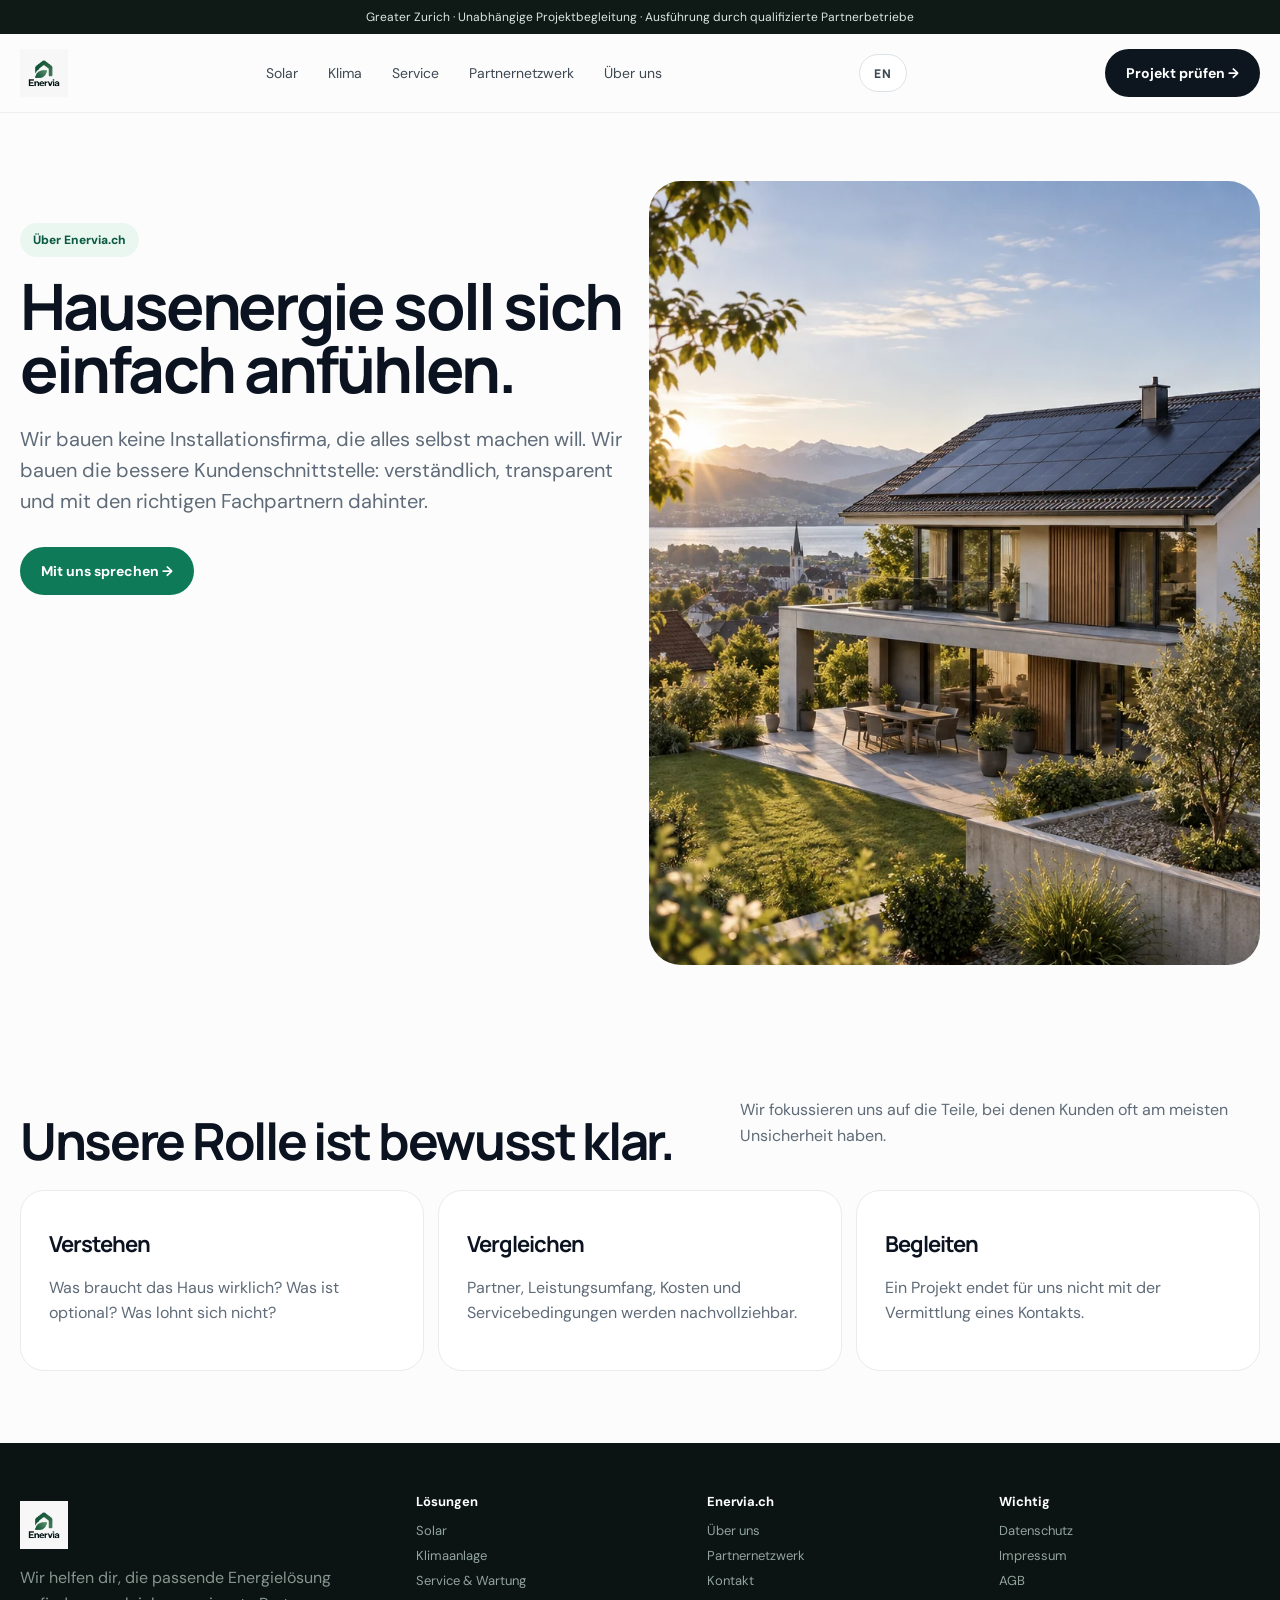
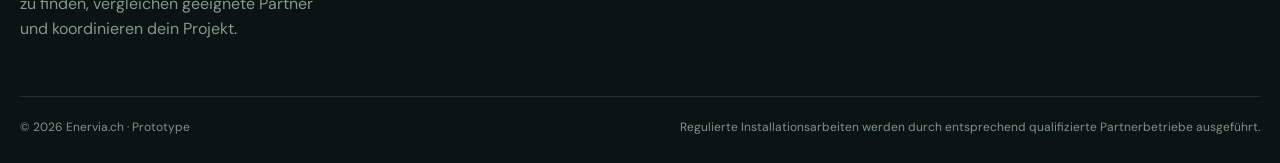
==== about.html @ daa10eea "changed logos to photos" ====
<!doctype html><html lang="de"><head><meta charset="utf-8"><meta name="viewport" content="width=device-width,initial-scale=1"><meta name="description" content="Enervia.ch macht Solar- und Klimaprojekte verständlich und koordiniert passende Fachpartner." data-i18n-meta="meta.about"><title data-i18n="title.about">Über uns – Enervia.ch</title><link rel="icon" href="assets/logo-mark.jpeg"><link rel="stylesheet" href="assets/style.css"><script src="assets/i18n.js"></script></head><body>
<div class="topbar" data-i18n="topbar">Greater Zurich · Unabhängige Projektbegleitung · Ausführung durch qualifizierte Partnerbetriebe</div>
<header class="header"><div class="wrap nav"><a class="brand" href="index.html"><img src="assets/logo.jpeg" alt="Enervia.ch"></a><nav class="navlinks"><a href="solar.html" data-i18n="nav.solar">Solar</a><a href="klima.html" data-i18n="nav.klima">Klima</a><a href="service.html" data-i18n="nav.service">Service</a><a href="partner.html" data-i18n="nav.partner">Partnernetzwerk</a><a href="about.html" data-i18n="nav.about">Über uns</a></nav><button class="langToggle" aria-label="Language">EN</button><a class="btn dark" href="kontakt.html" data-i18n="nav.cta">Projekt prüfen →</a><button class="menu" data-i18n-aria="menu.label" aria-label="Menü">☰</button><div class="mobileNav"><a href="solar.html" data-i18n="nav.solar">Solar</a><a href="klima.html" data-i18n="nav.klima">Klima</a><a href="service.html" data-i18n="nav.service">Service</a><a href="partner.html" data-i18n="nav.partner">Partnernetzwerk</a><a href="about.html" data-i18n="nav.about">Über uns</a><a href="kontakt.html"><b data-i18n="nav.cta">Projekt prüfen →</b></a></div></div></header>
<main><section class="pageHero"><div class="wrap pageHeroGrid"><div class="pageHeroCopy"><span class="pill" data-i18n="about.pill">Über Enervia.ch</span><h1 data-i18n="about.h1">Hausenergie soll sich einfach anfühlen.</h1><p class="lead" data-i18n="about.lead">Wir bauen keine Installationsfirma, die alles selbst machen will. Wir bauen die bessere Kundenschnittstelle: verständlich, transparent und mit den richtigen Fachpartnern dahinter.</p><div class="heroActions"><a class="btn green" href="kontakt.html" data-i18n="about.cta">Mit uns sprechen →</a></div></div><div class="pageHeroVisual"><img src="assets/hero-solar.webp" alt="Schweizer Haus mit moderner Energielösung" data-i18n-alt="alt.solarHome"></div></div></section><section class="contentSection"><div class="wrap"><div class="sectionHead"><h2 data-i18n="about.sec.h2">Unsere Rolle ist bewusst klar.</h2><p data-i18n="about.sec.p">Wir fokussieren uns auf die Teile, bei denen Kunden oft am meisten Unsicherheit haben.</p></div><div class="contentGrid3"><div class="infoCard"><h3 data-i18n="about.c1h">Verstehen</h3><p data-i18n="about.c1p">Was braucht das Haus wirklich? Was ist optional? Was lohnt sich nicht?</p></div><div class="infoCard"><h3 data-i18n="about.c2h">Vergleichen</h3><p data-i18n="about.c2p">Partner, Leistungsumfang, Kosten und Servicebedingungen werden nachvollziehbar.</p></div><div class="infoCard"><h3 data-i18n="about.c3h">Begleiten</h3><p data-i18n="about.c3p">Ein Projekt endet für uns nicht mit der Vermittlung eines Kontakts.</p></div></div></div></section></main>
<footer><div class="wrap"><div class="footgrid"><div><a class="brand" href="index.html" style="color:#fff"><img src="assets/logo.jpeg" alt="Enervia.ch"></a><p style="color:#85968f;max-width:320px;line-height:1.6" data-i18n="footer.desc">Wir helfen dir, die passende Energielösung zu finden, vergleichen geeignete Partner und koordinieren dein Projekt.</p></div><div><h4 data-i18n="footer.solutions">Lösungen</h4><a href="solar.html" data-i18n="nav.solar">Solar</a><a href="klima.html" data-i18n="footer.klima">Klimaanlage</a><a href="service.html" data-i18n="footer.service">Service & Wartung</a></div><div><h4>Enervia.ch</h4><a href="about.html" data-i18n="nav.about">Über uns</a><a href="partner.html" data-i18n="nav.partner">Partnernetzwerk</a><a href="kontakt.html" data-i18n="footer.contact">Kontakt</a></div><div><h4 data-i18n="footer.legal">Wichtig</h4><a href="#" data-i18n="footer.privacy">Datenschutz</a><a href="#" data-i18n="footer.imprint">Impressum</a><a href="#" data-i18n="footer.terms">AGB</a></div></div><div class="footbottom"><div>© 2026 Enervia.ch · Prototype</div><div data-i18n="footer.disclaimer">Regulierte Installationsarbeiten werden durch entsprechend qualifizierte Partnerbetriebe ausgeführt.</div></div></div></footer>
<script src="assets/app.js"></script></body></html>
---- assets/style.css ----
@import url('https://fonts.googleapis.com/css2?family=Manrope:wght@400;500;600;700;800&family=DM+Sans:wght@400;500;600&display=swap');
:root{--ink:#0b1220;--muted:#5f6b78;--line:#e8ecef;--bg:#fbfcfb;--card:#fff;--green:#0f7a57;--green-dark:#0c5a42;--mint:#eaf7f1;--blue:#eaf3fb;--max:1240px;--r:28px;--shadow:0 18px 55px rgba(8,25,20,.08)}
*{box-sizing:border-box}html{scroll-behavior:smooth}body{margin:0;background:var(--bg);color:var(--ink);font-family:'DM Sans',system-ui,-apple-system,Segoe UI,sans-serif;-webkit-font-smoothing:antialiased}img{display:block;max-width:100%}a{text-decoration:none;color:inherit}.wrap{width:min(var(--max),calc(100% - 40px));margin:auto}
.topbar{background:#0f1916;color:#dbe7e2;font-size:12px;padding:9px 0;text-align:center}.header{position:sticky;top:0;z-index:30;background:rgba(251,252,251,.88);backdrop-filter:blur(18px);border-bottom:1px solid rgba(232,236,239,.82)}.nav{height:78px;display:flex;align-items:center;justify-content:space-between;gap:26px}.brand{font:800 22px/1 'Manrope',sans-serif;letter-spacing:-.8px}.brand span{color:var(--green)}
.brand img{display:block;height:48px;width:auto;object-fit:contain}.navlinks{display:flex;align-items:center;gap:30px;font-size:14px;color:#3e4853;flex-shrink:0}.navlinks a{white-space:nowrap}.navlinks a:hover{color:var(--ink)}.btn{display:inline-flex;align-items:center;justify-content:center;gap:10px;min-height:48px;padding:0 20px;border-radius:999px;border:1px solid transparent;font-weight:700;font-size:14px;cursor:pointer;transition:.2s ease}.btn.dark{background:#0d151e;color:white}.btn.green{background:var(--green);color:white}.btn.ghost{border-color:#dce2e5;background:#fff}.btn:hover{transform:translateY(-1px)}.menu{display:none;border:0;background:transparent;font-size:24px}.mobileNav{display:none}
.hero{padding:44px 0 18px}.heroShell{display:grid;grid-template-columns:1.03fr .97fr;gap:16px;min-height:640px}.heroCopy{border-radius:34px;background:linear-gradient(160deg,#f1f8f4 0%,#f9fbfa 58%,#eef6f8 100%);padding:64px;display:flex;flex-direction:column;justify-content:center;position:relative;overflow:hidden}.heroCopy:after{content:'';position:absolute;width:360px;height:360px;border-radius:50%;background:radial-gradient(circle,#c9eedf 0,rgba(201,238,223,0) 70%);right:-120px;bottom:-120px}.kicker{font:800 12px/1 'Manrope',sans-serif;letter-spacing:.15em;text-transform:uppercase;color:var(--green)}h1,h2,h3{font-family:'Manrope',sans-serif;letter-spacing:-.045em;margin:0}h1{font-size:clamp(48px,5.4vw,78px);line-height:.98;max-width:760px;margin-top:18px}.lead{font-size:20px;line-height:1.55;color:var(--muted);max-width:690px;margin:24px 0 0}.heroActions{display:flex;gap:12px;flex-wrap:wrap;margin-top:30px}.microTrust{display:flex;gap:18px;flex-wrap:wrap;margin-top:34px;color:#4a575f;font-size:13px}.microTrust span:before{content:'✓';color:var(--green);font-weight:800;margin-right:7px}.heroVisual{border-radius:34px;overflow:hidden;position:relative;min-height:640px;box-shadow:var(--shadow)}.heroVisual img{width:100%;height:100%;object-fit:cover}.floating{position:absolute;left:20px;right:20px;bottom:20px;display:grid;grid-template-columns:1fr 1fr;gap:10px}.floatCard{background:rgba(255,255,255,.9);backdrop-filter:blur(18px);border:1px solid rgba(255,255,255,.55);padding:18px;border-radius:20px}.floatCard strong{font-family:'Manrope';display:block;font-size:18px}.floatCard small{color:#66737d}.floatCard.solar{background:rgba(13,84,61,.90);color:white}.floatCard.solar small{color:#d9eee6}
.choice{padding:42px 0 78px}.sectionHead{display:flex;justify-content:space-between;gap:30px;align-items:end;margin-bottom:24px}.sectionHead h2{font-size:clamp(34px,4vw,54px);line-height:1.02;max-width:700px}.sectionHead p{max-width:520px;color:var(--muted);line-height:1.65}.serviceGrid{display:grid;grid-template-columns:1fr 1fr;gap:16px}.serviceCard{min-height:390px;border-radius:30px;position:relative;overflow:hidden;color:white;padding:34px;display:flex;align-items:flex-end;isolation:isolate}.serviceCard img{position:absolute;inset:0;width:100%;height:100%;object-fit:cover;z-index:-2;transition:.5s}.serviceCard:after{content:'';position:absolute;inset:0;background:linear-gradient(180deg,rgba(7,16,14,.05),rgba(7,16,14,.76));z-index:-1}.serviceCard:hover img{transform:scale(1.035)}.serviceCard h3{font-size:34px;margin:6px 0}.serviceCard p{margin:0;color:#e6eeeb;max-width:430px}.roundArrow{position:absolute;right:28px;bottom:28px;width:54px;height:54px;border-radius:50%;background:white;color:#111;display:grid;place-items:center;font-size:20px}.tag{font-size:12px;font-weight:800;text-transform:uppercase;letter-spacing:.12em}.serviceCard.climate img{object-position:center}
.value{padding:82px 0;background:#101b18;color:white}.value .sectionHead p{color:#b9c8c2}.steps{display:grid;grid-template-columns:repeat(4,1fr);gap:12px}.step{border:1px solid #294039;border-radius:22px;padding:24px;background:#13221e}.step .num{width:32px;height:32px;border-radius:50%;display:grid;place-items:center;background:#1f3b31;color:#aee7ce;font-weight:800;font-size:12px}.step h3{font-size:19px;margin:32px 0 8px;letter-spacing:-.025em}.step p{color:#aebbb6;margin:0;font-size:14px;line-height:1.55}
.proof{padding:86px 0}.proofGrid{display:grid;grid-template-columns:1.1fr .9fr;gap:16px}.proofPhoto,.proofCopy{border-radius:30px;overflow:hidden;min-height:480px}.proofPhoto img{width:100%;height:100%;object-fit:cover}.proofCopy{background:white;border:1px solid var(--line);padding:48px;display:flex;flex-direction:column;justify-content:center}.proofCopy h2{font-size:46px}.proofCopy p{color:var(--muted);line-height:1.7}.checks{display:grid;gap:12px;margin:20px 0 28px}.check{display:flex;gap:12px}.check b{font-size:15px}.check i{font-style:normal;width:25px;height:25px;border-radius:50%;background:var(--mint);color:var(--green);display:grid;place-items:center;font-size:12px;font-weight:800;flex:0 0 auto}
.cta{padding:0 0 88px}.ctaBox{border-radius:34px;background:linear-gradient(135deg,#0c5f44,#0f362a);color:white;padding:54px;display:flex;align-items:center;justify-content:space-between;gap:30px;overflow:hidden;position:relative}.ctaBox:after{content:'';position:absolute;width:320px;height:320px;border-radius:50%;border:70px solid rgba(255,255,255,.06);right:-100px;top:-130px}.ctaBox h2{font-size:44px;max-width:700px}.ctaBox p{color:#d2e7df;max-width:700px}.ctaBox .btn{background:white;color:#10251f;position:relative;z-index:1}
.pageHero{padding:68px 0 44px}.pageHeroGrid{display:grid;grid-template-columns:1fr 1fr;gap:18px;align-items:stretch}.pageHeroCopy{padding:42px 8px 42px 0}.pageHero h1{font-size:clamp(48px,5vw,72px)}.pageHeroVisual{min-height:500px;border-radius:32px;overflow:hidden}.pageHeroVisual img{width:100%;height:100%;object-fit:cover}.pill{display:inline-flex;padding:9px 13px;border-radius:999px;background:var(--mint);color:var(--green-dark);font-size:12px;font-weight:800}.contentSection{padding:72px 0}.contentGrid3{display:grid;grid-template-columns:repeat(3,1fr);gap:14px}.infoCard{background:white;border:1px solid var(--line);border-radius:24px;padding:28px}.infoCard h3{font-size:22px;margin:10px 0}.infoCard p{color:var(--muted);line-height:1.6}.quoteForm{display:grid;grid-template-columns:1fr 1fr;gap:16px;background:white;border:1px solid var(--line);border-radius:30px;padding:30px}.field{display:grid;gap:7px}.field.full{grid-column:1/-1}.field label{font-size:12px;font-weight:800;color:#34424c}.field input,.field select,.field textarea{width:100%;border:1px solid #dce3e6;border-radius:14px;padding:14px 15px;background:#fff;font:inherit;outline:none}.field input:focus,.field select:focus,.field textarea:focus{border-color:#86b7a5;box-shadow:0 0 0 4px #e7f5ef}.field textarea{min-height:120px;resize:vertical}.notice{font-size:12px;color:var(--muted);line-height:1.5}
footer{background:#0b1412;color:#d5dfdb;padding:50px 0 28px}.footgrid{display:grid;grid-template-columns:1.4fr repeat(3,1fr);gap:30px}.footgrid h4{font-size:13px;margin:0 0 12px;color:white}.footgrid a{display:block;color:#93a49e;font-size:13px;margin:8px 0}.footbottom{display:flex;justify-content:space-between;border-top:1px solid #20302b;margin-top:38px;padding-top:22px;color:#7f918b;font-size:12px}
@media(max-width:980px){.navlinks{display:none}.menu{display:block}.nav .btn.dark{display:none}.mobileNav{display:none;position:absolute;top:78px;left:0;right:0;background:white;border-bottom:1px solid var(--line);padding:20px}.mobileNav.open{display:grid;gap:16px}.heroShell,.proofGrid,.pageHeroGrid{grid-template-columns:1fr}.heroCopy{padding:42px}.heroVisual{min-height:520px}.steps{grid-template-columns:1fr 1fr}.footgrid{grid-template-columns:1fr 1fr}}
@media(max-width:680px){.wrap{width:min(var(--max),calc(100% - 24px))}.topbar{font-size:11px}.hero{padding-top:18px}.heroShell{min-height:0}.heroCopy{padding:30px 24px;border-radius:24px}.heroVisual{min-height:430px;border-radius:24px}.floating{grid-template-columns:1fr}.floating .floatCard:nth-child(2){display:none}h1{font-size:45px}.lead{font-size:17px}.serviceGrid,.steps,.contentGrid3,.quoteForm{grid-template-columns:1fr}.serviceCard{min-height:330px;border-radius:24px;padding:24px}.sectionHead{display:block}.sectionHead p{margin-top:14px}.value,.proof,.contentSection{padding:58px 0}.proofCopy{padding:30px}.proofCopy h2,.ctaBox h2{font-size:34px}.ctaBox{padding:34px 26px;display:block}.ctaBox .btn{margin-top:16px}.pageHero{padding-top:38px}.pageHeroCopy{padding:20px 0}.pageHeroVisual{min-height:380px}.field.full{grid-column:auto}.footgrid{grid-template-columns:1fr}.footbottom{display:block}.footbottom div+div{margin-top:8px}}

/* ── Scroll-reveal animations ── */
@keyframes revealUp{from{opacity:0;transform:translateY(32px)}to{opacity:1;transform:translateY(0)}}
@keyframes revealScale{from{opacity:0;transform:scale(.92)}to{opacity:1;transform:scale(1)}}
@keyframes fadeIn{from{opacity:0}to{opacity:1}}
.reveal{opacity:0;transform:translateY(32px);transition:opacity .7s cubic-bezier(.22,1,.36,1),transform .7s cubic-bezier(.22,1,.36,1)}
.reveal.visible{opacity:1;transform:translateY(0)}
.reveal-scale{opacity:0;transform:scale(.92);transition:opacity .6s cubic-bezier(.22,1,.36,1),transform .6s cubic-bezier(.22,1,.36,1)}
.reveal-scale.visible{opacity:1;transform:scale(1)}

/* stagger children */
.stagger>.reveal:nth-child(1),.stagger>.reveal-scale:nth-child(1){transition-delay:.0s}
.stagger>.reveal:nth-child(2),.stagger>.reveal-scale:nth-child(2){transition-delay:.1s}
.stagger>.reveal:nth-child(3),.stagger>.reveal-scale:nth-child(3){transition-delay:.2s}
.stagger>.reveal:nth-child(4),.stagger>.reveal-scale:nth-child(4){transition-delay:.3s}

/* ── Enhanced hover effects ── */
/* Nav links – sliding underline */
.navlinks a{position:relative;transition:color .25s ease}.navlinks a::after{content:'';position:absolute;left:0;bottom:-4px;width:100%;height:2px;background:var(--green);transform:scaleX(0);transform-origin:right;transition:transform .3s cubic-bezier(.22,1,.36,1)}.navlinks a:hover::after{transform:scaleX(1);transform-origin:left}

/* Buttons – enhanced */
.btn{transition:transform .25s cubic-bezier(.22,1,.36,1),box-shadow .25s ease,background .25s ease}.btn:hover{transform:translateY(-2px);box-shadow:0 6px 20px rgba(0,0,0,.12)}.btn:active{transform:translateY(0);box-shadow:0 2px 8px rgba(0,0,0,.1)}.btn.green:hover{background:#0c8a62;box-shadow:0 8px 28px rgba(15,122,87,.3)}.btn.dark:hover{background:#1a2433;box-shadow:0 8px 28px rgba(13,21,30,.35)}

/* Service cards – lift + shadow */
.serviceCard{transition:transform .4s cubic-bezier(.22,1,.36,1),box-shadow .4s ease}.serviceCard:hover{transform:translateY(-6px);box-shadow:0 24px 60px rgba(8,25,20,.18)}.roundArrow{transition:transform .3s cubic-bezier(.22,1,.36,1),background .25s ease}.serviceCard:hover .roundArrow{transform:translate(-4px,-4px);background:var(--green);color:white}

/* Float cards */
.floatCard{transition:transform .35s cubic-bezier(.22,1,.36,1),box-shadow .35s ease}.floatCard:hover{transform:translateY(-4px);box-shadow:0 12px 36px rgba(0,0,0,.12)}

/* Steps – glow border */
.step{transition:transform .35s cubic-bezier(.22,1,.36,1),border-color .35s ease,box-shadow .35s ease}.step:hover{transform:translateY(-4px);border-color:#3aa07a;box-shadow:0 0 20px rgba(58,160,122,.15)}.step .num{transition:background .3s ease,transform .3s ease}.step:hover .num{background:#2a5e4a;transform:scale(1.1)}

/* Info cards */
.infoCard{transition:transform .35s cubic-bezier(.22,1,.36,1),box-shadow .35s ease,border-color .35s ease}.infoCard:hover{transform:translateY(-4px);box-shadow:var(--shadow);border-color:#c8e6db}

/* Proof section check marks */
.check i{transition:transform .3s cubic-bezier(.22,1,.36,1),background .3s ease}.check:hover i{transform:scale(1.15);background:#d4f0e4}

/* CTA button glow */
.ctaBox .btn{transition:transform .25s cubic-bezier(.22,1,.36,1),box-shadow .25s ease}.ctaBox .btn:hover{transform:translateY(-2px) scale(1.03);box-shadow:0 8px 32px rgba(255,255,255,.18)}

/* Hero visual image subtle zoom on load */
.heroVisual img{transition:transform 8s cubic-bezier(.22,1,.36,1)}.heroVisual:hover img{transform:scale(1.03)}

/* Proof photo hover */
.proofPhoto img{transition:transform .6s cubic-bezier(.22,1,.36,1)}.proofPhoto:hover img{transform:scale(1.03)}

/* Page hero visual */
.pageHeroVisual img{transition:transform .6s cubic-bezier(.22,1,.36,1)}.pageHeroVisual:hover img{transform:scale(1.03)}

/* Footer links */
.footgrid a{transition:color .2s ease}.footgrid a:hover{color:#fff}

/* Brand hover */
.brand{transition:opacity .2s ease}.brand:hover{opacity:.75}

/* Form field focus glow animation */
.field input,.field select,.field textarea{transition:border-color .3s ease,box-shadow .3s ease}

/* ── Language toggle ── */
.langToggle{display:inline-flex;align-items:center;justify-content:center;min-width:48px;height:38px;padding:0 12px;border-radius:999px;border:1px solid #dce2e5;background:#fff;color:#3e4853;font:800 12px 'Manrope',sans-serif;letter-spacing:.08em;cursor:pointer;transition:border-color .2s ease,color .2s ease;flex-shrink:0}.langToggle:hover{border-color:var(--green);color:var(--green)}

/* ── Reduced motion ── */
@media(prefers-reduced-motion:reduce){.reveal,.reveal-scale{opacity:1;transform:none;transition:none}*{animation-duration:0s!important;transition-duration:0s!important}}
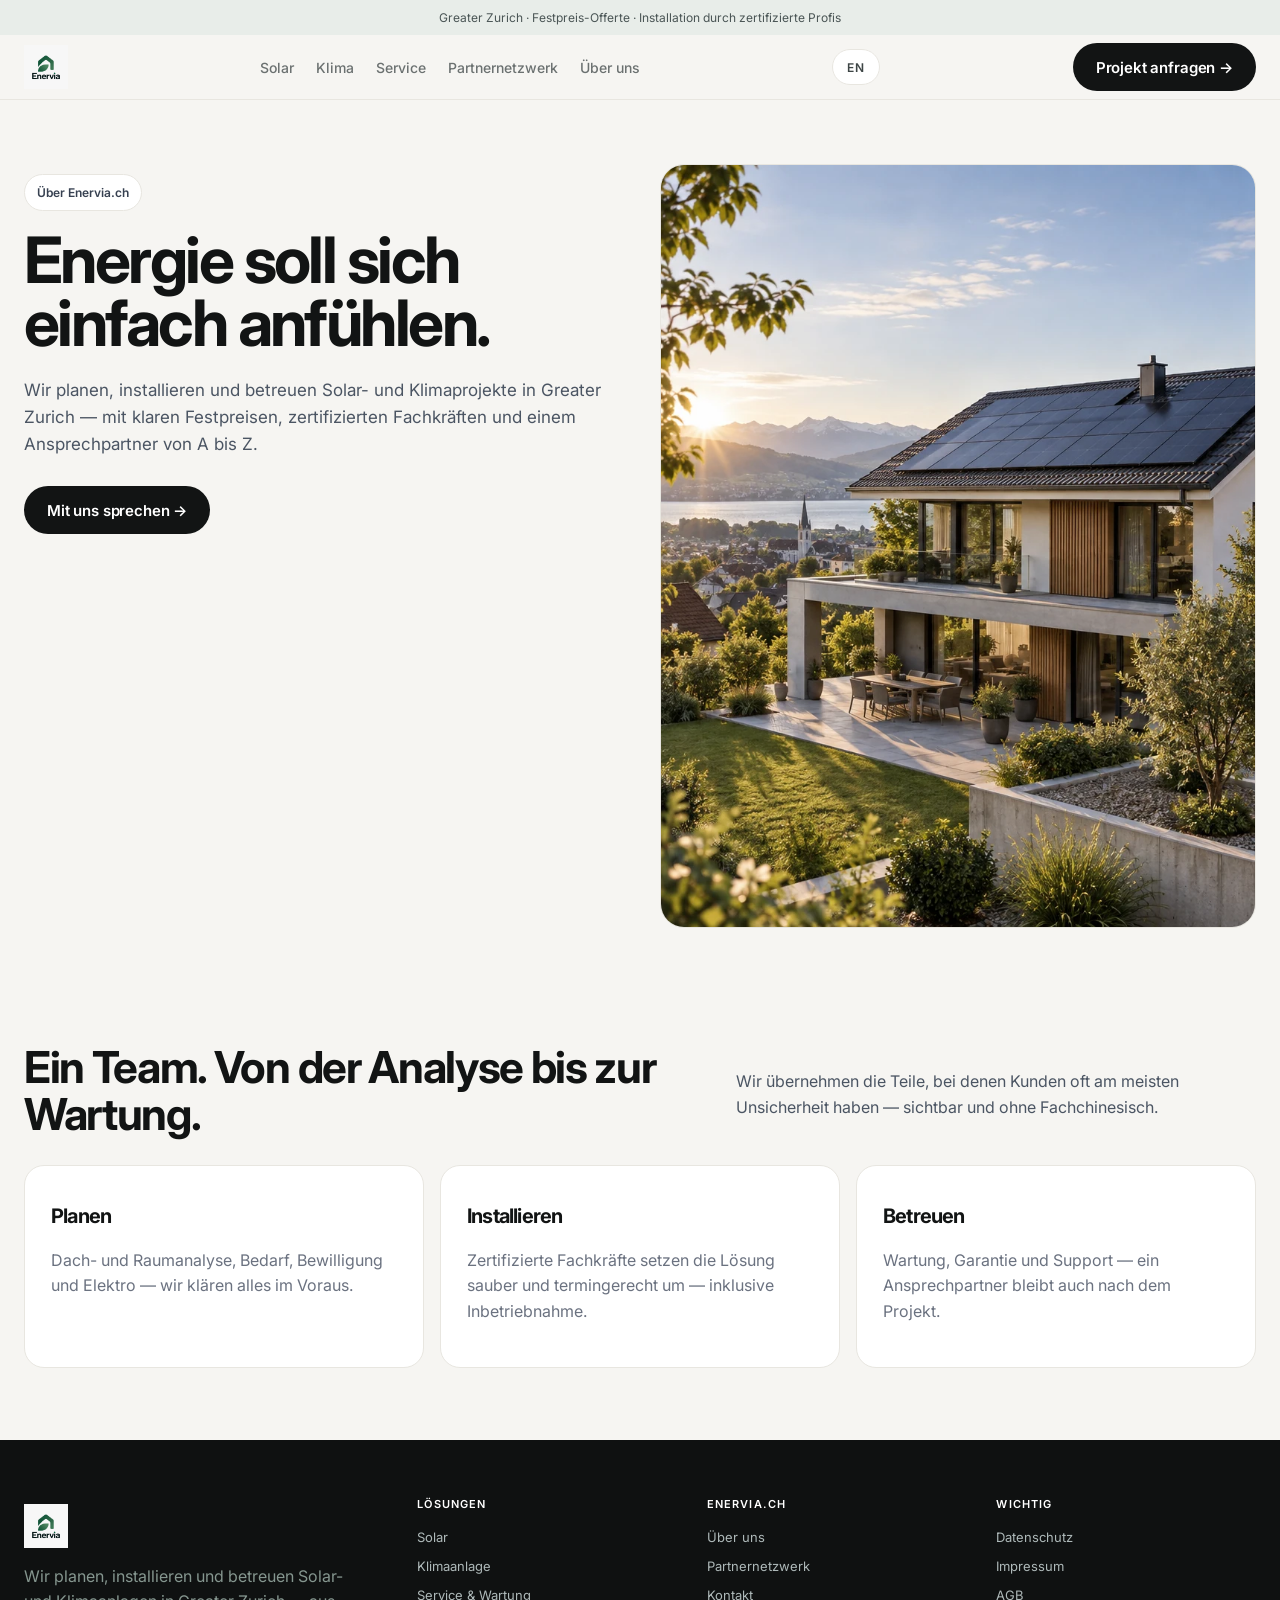
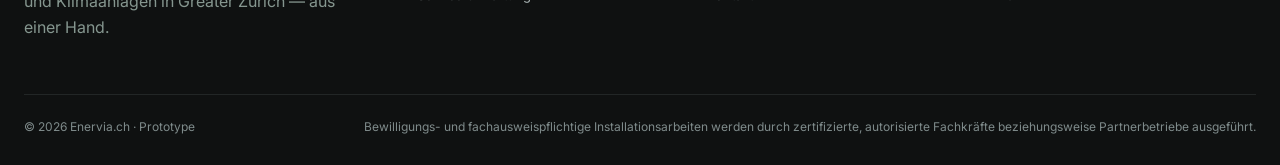
==== commit 77761093: "made more like klimapro added veriation between solar and klima" ====
--- a/about.html
+++ b/about.html
@@ -1,6 +1,6 @@
-<!doctype html><html lang="de"><head><meta charset="utf-8"><meta name="viewport" content="width=device-width,initial-scale=1"><meta name="description" content="Enervia.ch macht Solar- und Klimaprojekte verständlich und koordiniert passende Fachpartner." data-i18n-meta="meta.about"><title data-i18n="title.about">Über uns – Enervia.ch</title><link rel="icon" href="assets/logo-mark.jpeg"><link rel="stylesheet" href="assets/style.css"><script src="assets/i18n.js"></script></head><body>
-<div class="topbar" data-i18n="topbar">Greater Zurich · Unabhängige Projektbegleitung · Ausführung durch qualifizierte Partnerbetriebe</div>
-<header class="header"><div class="wrap nav"><a class="brand" href="index.html"><img src="assets/logo.jpeg" alt="Enervia.ch"></a><nav class="navlinks"><a href="solar.html" data-i18n="nav.solar">Solar</a><a href="klima.html" data-i18n="nav.klima">Klima</a><a href="service.html" data-i18n="nav.service">Service</a><a href="partner.html" data-i18n="nav.partner">Partnernetzwerk</a><a href="about.html" data-i18n="nav.about">Über uns</a></nav><button class="langToggle" aria-label="Language">EN</button><a class="btn dark" href="kontakt.html" data-i18n="nav.cta">Projekt prüfen →</a><button class="menu" data-i18n-aria="menu.label" aria-label="Menü">☰</button><div class="mobileNav"><a href="solar.html" data-i18n="nav.solar">Solar</a><a href="klima.html" data-i18n="nav.klima">Klima</a><a href="service.html" data-i18n="nav.service">Service</a><a href="partner.html" data-i18n="nav.partner">Partnernetzwerk</a><a href="about.html" data-i18n="nav.about">Über uns</a><a href="kontakt.html"><b data-i18n="nav.cta">Projekt prüfen →</b></a></div></div></header>
-<main><section class="pageHero"><div class="wrap pageHeroGrid"><div class="pageHeroCopy"><span class="pill" data-i18n="about.pill">Über Enervia.ch</span><h1 data-i18n="about.h1">Hausenergie soll sich einfach anfühlen.</h1><p class="lead" data-i18n="about.lead">Wir bauen keine Installationsfirma, die alles selbst machen will. Wir bauen die bessere Kundenschnittstelle: verständlich, transparent und mit den richtigen Fachpartnern dahinter.</p><div class="heroActions"><a class="btn green" href="kontakt.html" data-i18n="about.cta">Mit uns sprechen →</a></div></div><div class="pageHeroVisual"><img src="assets/hero-solar.webp" alt="Schweizer Haus mit moderner Energielösung" data-i18n-alt="alt.solarHome"></div></div></section><section class="contentSection"><div class="wrap"><div class="sectionHead"><h2 data-i18n="about.sec.h2">Unsere Rolle ist bewusst klar.</h2><p data-i18n="about.sec.p">Wir fokussieren uns auf die Teile, bei denen Kunden oft am meisten Unsicherheit haben.</p></div><div class="contentGrid3"><div class="infoCard"><h3 data-i18n="about.c1h">Verstehen</h3><p data-i18n="about.c1p">Was braucht das Haus wirklich? Was ist optional? Was lohnt sich nicht?</p></div><div class="infoCard"><h3 data-i18n="about.c2h">Vergleichen</h3><p data-i18n="about.c2p">Partner, Leistungsumfang, Kosten und Servicebedingungen werden nachvollziehbar.</p></div><div class="infoCard"><h3 data-i18n="about.c3h">Begleiten</h3><p data-i18n="about.c3p">Ein Projekt endet für uns nicht mit der Vermittlung eines Kontakts.</p></div></div></div></section></main>
-<footer><div class="wrap"><div class="footgrid"><div><a class="brand" href="index.html" style="color:#fff"><img src="assets/logo.jpeg" alt="Enervia.ch"></a><p style="color:#85968f;max-width:320px;line-height:1.6" data-i18n="footer.desc">Wir helfen dir, die passende Energielösung zu finden, vergleichen geeignete Partner und koordinieren dein Projekt.</p></div><div><h4 data-i18n="footer.solutions">Lösungen</h4><a href="solar.html" data-i18n="nav.solar">Solar</a><a href="klima.html" data-i18n="footer.klima">Klimaanlage</a><a href="service.html" data-i18n="footer.service">Service & Wartung</a></div><div><h4>Enervia.ch</h4><a href="about.html" data-i18n="nav.about">Über uns</a><a href="partner.html" data-i18n="nav.partner">Partnernetzwerk</a><a href="kontakt.html" data-i18n="footer.contact">Kontakt</a></div><div><h4 data-i18n="footer.legal">Wichtig</h4><a href="#" data-i18n="footer.privacy">Datenschutz</a><a href="#" data-i18n="footer.imprint">Impressum</a><a href="#" data-i18n="footer.terms">AGB</a></div></div><div class="footbottom"><div>© 2026 Enervia.ch · Prototype</div><div data-i18n="footer.disclaimer">Regulierte Installationsarbeiten werden durch entsprechend qualifizierte Partnerbetriebe ausgeführt.</div></div></div></footer>
+<!doctype html><html lang="de"><head><meta charset="utf-8"><meta name="viewport" content="width=device-width,initial-scale=1"><meta name="description" content="Enervia.ch plant, installiert und betreut Solar- und Klimaanlagen in Greater Zurich." data-i18n-meta="meta.about"><title data-i18n="title.about">Über uns – Enervia.ch</title><link rel="icon" href="assets/logo-mark.jpeg"><link rel="stylesheet" href="assets/style.css"><script src="assets/i18n.js"></script></head><body>
+<div class="topbar" data-i18n="topbar">Greater Zurich · Festpreis-Offerte · Installation durch zertifizierte Profis</div>
+<header class="header"><div class="wrap nav"><a class="brand" href="index.html"><img src="assets/logo.jpeg" alt="Enervia.ch"></a><nav class="navlinks"><a href="solar.html" data-i18n="nav.solar">Solar</a><a href="klima.html" data-i18n="nav.klima">Klima</a><a href="service.html" data-i18n="nav.service">Service</a><a href="partner.html" data-i18n="nav.partner">Partnernetzwerk</a><a href="about.html" data-i18n="nav.about">Über uns</a></nav><button class="langToggle" aria-label="Language">EN</button><a class="btn dark" href="kontakt.html" data-i18n="nav.cta">Projekt anfragen →</a><button class="menu" data-i18n-aria="menu.label" aria-label="Menü">☰</button><div class="mobileNav"><a href="solar.html" data-i18n="nav.solar">Solar</a><a href="klima.html" data-i18n="nav.klima">Klima</a><a href="service.html" data-i18n="nav.service">Service</a><a href="partner.html" data-i18n="nav.partner">Partnernetzwerk</a><a href="about.html" data-i18n="nav.about">Über uns</a><a href="kontakt.html"><b data-i18n="nav.cta">Projekt anfragen →</b></a></div></div></header>
+<main><section class="pageHero"><div class="wrap pageHeroGrid"><div class="pageHeroCopy"><span class="pill" data-i18n="about.pill">Über Enervia.ch</span><h1 data-i18n="about.h1">Energie soll sich einfach anfühlen.</h1><p class="lead" data-i18n="about.lead">Wir planen, installieren und betreuen Solar- und Klimaprojekte in Greater Zurich — mit klaren Festpreisen, zertifizierten Fachkräften und einem Ansprechpartner von A bis Z.</p><div class="heroActions"><a class="btn green" href="kontakt.html" data-i18n="about.cta">Mit uns sprechen →</a></div></div><div class="pageHeroVisual"><img src="assets/hero-solar.webp" alt="Schweizer Haus mit moderner Energielösung" data-i18n-alt="alt.solarHome"></div></div></section><section class="contentSection"><div class="wrap"><div class="sectionHead"><h2 data-i18n="about.sec.h2">Ein Team. Von der Analyse bis zur Wartung.</h2><p data-i18n="about.sec.p">Wir übernehmen die Teile, bei denen Kunden oft am meisten Unsicherheit haben — sichtbar und ohne Fachchinesisch.</p></div><div class="contentGrid3"><div class="infoCard"><h3 data-i18n="about.c1h">Planen</h3><p data-i18n="about.c1p">Dach- und Raumanalyse, Bedarf, Bewilligung und Elektro — wir klären alles im Voraus.</p></div><div class="infoCard"><h3 data-i18n="about.c2h">Installieren</h3><p data-i18n="about.c2p">Zertifizierte Fachkräfte setzen die Lösung sauber und termingerecht um — inklusive Inbetriebnahme.</p></div><div class="infoCard"><h3 data-i18n="about.c3h">Betreuen</h3><p data-i18n="about.c3p">Wartung, Garantie und Support — ein Ansprechpartner bleibt auch nach dem Projekt.</p></div></div></div></section></main>
+<footer><div class="wrap"><div class="footgrid"><div><a class="brand" href="index.html" style="color:#fff"><img src="assets/logo.jpeg" alt="Enervia.ch"></a><p style="color:#85968f;max-width:320px;line-height:1.6" data-i18n="footer.desc">Wir planen, installieren und betreuen Solar- und Klimaanlagen in Greater Zurich — aus einer Hand.</p></div><div><h4 data-i18n="footer.solutions">Lösungen</h4><a href="solar.html" data-i18n="nav.solar">Solar</a><a href="klima.html" data-i18n="footer.klima">Klimaanlage</a><a href="service.html" data-i18n="footer.service">Service & Wartung</a></div><div><h4>Enervia.ch</h4><a href="about.html" data-i18n="nav.about">Über uns</a><a href="partner.html" data-i18n="nav.partner">Partnernetzwerk</a><a href="kontakt.html" data-i18n="footer.contact">Kontakt</a></div><div><h4 data-i18n="footer.legal">Wichtig</h4><a href="#" data-i18n="footer.privacy">Datenschutz</a><a href="#" data-i18n="footer.imprint">Impressum</a><a href="#" data-i18n="footer.terms">AGB</a></div></div><div class="footbottom"><div>© 2026 Enervia.ch · Prototype</div><div data-i18n="footer.disclaimer">Bewilligungs- und fachausweispflichtige Installationsarbeiten werden durch zertifizierte, autorisierte Fachkräfte beziehungsweise Partnerbetriebe ausgeführt.</div></div></div></footer>
 <script src="assets/app.js"></script></body></html>
--- a/assets/style.css
+++ b/assets/style.css
@@ -1,25 +1,67 @@
-@import url('https://fonts.googleapis.com/css2?family=Manrope:wght@400;500;600;700;800&family=DM+Sans:wght@400;500;600&display=swap');
-:root{--ink:#0b1220;--muted:#5f6b78;--line:#e8ecef;--bg:#fbfcfb;--card:#fff;--green:#0f7a57;--green-dark:#0c5a42;--mint:#eaf7f1;--blue:#eaf3fb;--max:1240px;--r:28px;--shadow:0 18px 55px rgba(8,25,20,.08)}
-*{box-sizing:border-box}html{scroll-behavior:smooth}body{margin:0;background:var(--bg);color:var(--ink);font-family:'DM Sans',system-ui,-apple-system,Segoe UI,sans-serif;-webkit-font-smoothing:antialiased}img{display:block;max-width:100%}a{text-decoration:none;color:inherit}.wrap{width:min(var(--max),calc(100% - 40px));margin:auto}
-.topbar{background:#0f1916;color:#dbe7e2;font-size:12px;padding:9px 0;text-align:center}.header{position:sticky;top:0;z-index:30;background:rgba(251,252,251,.88);backdrop-filter:blur(18px);border-bottom:1px solid rgba(232,236,239,.82)}.nav{height:78px;display:flex;align-items:center;justify-content:space-between;gap:26px}.brand{font:800 22px/1 'Manrope',sans-serif;letter-spacing:-.8px}.brand span{color:var(--green)}
-.brand img{display:block;height:48px;width:auto;object-fit:contain}.navlinks{display:flex;align-items:center;gap:30px;font-size:14px;color:#3e4853;flex-shrink:0}.navlinks a{white-space:nowrap}.navlinks a:hover{color:var(--ink)}.btn{display:inline-flex;align-items:center;justify-content:center;gap:10px;min-height:48px;padding:0 20px;border-radius:999px;border:1px solid transparent;font-weight:700;font-size:14px;cursor:pointer;transition:.2s ease}.btn.dark{background:#0d151e;color:white}.btn.green{background:var(--green);color:white}.btn.ghost{border-color:#dce2e5;background:#fff}.btn:hover{transform:translateY(-1px)}.menu{display:none;border:0;background:transparent;font-size:24px}.mobileNav{display:none}
-.hero{padding:44px 0 18px}.heroShell{display:grid;grid-template-columns:1.03fr .97fr;gap:16px;min-height:640px}.heroCopy{border-radius:34px;background:linear-gradient(160deg,#f1f8f4 0%,#f9fbfa 58%,#eef6f8 100%);padding:64px;display:flex;flex-direction:column;justify-content:center;position:relative;overflow:hidden}.heroCopy:after{content:'';position:absolute;width:360px;height:360px;border-radius:50%;background:radial-gradient(circle,#c9eedf 0,rgba(201,238,223,0) 70%);right:-120px;bottom:-120px}.kicker{font:800 12px/1 'Manrope',sans-serif;letter-spacing:.15em;text-transform:uppercase;color:var(--green)}h1,h2,h3{font-family:'Manrope',sans-serif;letter-spacing:-.045em;margin:0}h1{font-size:clamp(48px,5.4vw,78px);line-height:.98;max-width:760px;margin-top:18px}.lead{font-size:20px;line-height:1.55;color:var(--muted);max-width:690px;margin:24px 0 0}.heroActions{display:flex;gap:12px;flex-wrap:wrap;margin-top:30px}.microTrust{display:flex;gap:18px;flex-wrap:wrap;margin-top:34px;color:#4a575f;font-size:13px}.microTrust span:before{content:'✓';color:var(--green);font-weight:800;margin-right:7px}.heroVisual{border-radius:34px;overflow:hidden;position:relative;min-height:640px;box-shadow:var(--shadow)}.heroVisual img{width:100%;height:100%;object-fit:cover}.floating{position:absolute;left:20px;right:20px;bottom:20px;display:grid;grid-template-columns:1fr 1fr;gap:10px}.floatCard{background:rgba(255,255,255,.9);backdrop-filter:blur(18px);border:1px solid rgba(255,255,255,.55);padding:18px;border-radius:20px}.floatCard strong{font-family:'Manrope';display:block;font-size:18px}.floatCard small{color:#66737d}.floatCard.solar{background:rgba(13,84,61,.90);color:white}.floatCard.solar small{color:#d9eee6}
-.choice{padding:42px 0 78px}.sectionHead{display:flex;justify-content:space-between;gap:30px;align-items:end;margin-bottom:24px}.sectionHead h2{font-size:clamp(34px,4vw,54px);line-height:1.02;max-width:700px}.sectionHead p{max-width:520px;color:var(--muted);line-height:1.65}.serviceGrid{display:grid;grid-template-columns:1fr 1fr;gap:16px}.serviceCard{min-height:390px;border-radius:30px;position:relative;overflow:hidden;color:white;padding:34px;display:flex;align-items:flex-end;isolation:isolate}.serviceCard img{position:absolute;inset:0;width:100%;height:100%;object-fit:cover;z-index:-2;transition:.5s}.serviceCard:after{content:'';position:absolute;inset:0;background:linear-gradient(180deg,rgba(7,16,14,.05),rgba(7,16,14,.76));z-index:-1}.serviceCard:hover img{transform:scale(1.035)}.serviceCard h3{font-size:34px;margin:6px 0}.serviceCard p{margin:0;color:#e6eeeb;max-width:430px}.roundArrow{position:absolute;right:28px;bottom:28px;width:54px;height:54px;border-radius:50%;background:white;color:#111;display:grid;place-items:center;font-size:20px}.tag{font-size:12px;font-weight:800;text-transform:uppercase;letter-spacing:.12em}.serviceCard.climate img{object-position:center}
-.value{padding:82px 0;background:#101b18;color:white}.value .sectionHead p{color:#b9c8c2}.steps{display:grid;grid-template-columns:repeat(4,1fr);gap:12px}.step{border:1px solid #294039;border-radius:22px;padding:24px;background:#13221e}.step .num{width:32px;height:32px;border-radius:50%;display:grid;place-items:center;background:#1f3b31;color:#aee7ce;font-weight:800;font-size:12px}.step h3{font-size:19px;margin:32px 0 8px;letter-spacing:-.025em}.step p{color:#aebbb6;margin:0;font-size:14px;line-height:1.55}
-.proof{padding:86px 0}.proofGrid{display:grid;grid-template-columns:1.1fr .9fr;gap:16px}.proofPhoto,.proofCopy{border-radius:30px;overflow:hidden;min-height:480px}.proofPhoto img{width:100%;height:100%;object-fit:cover}.proofCopy{background:white;border:1px solid var(--line);padding:48px;display:flex;flex-direction:column;justify-content:center}.proofCopy h2{font-size:46px}.proofCopy p{color:var(--muted);line-height:1.7}.checks{display:grid;gap:12px;margin:20px 0 28px}.check{display:flex;gap:12px}.check b{font-size:15px}.check i{font-style:normal;width:25px;height:25px;border-radius:50%;background:var(--mint);color:var(--green);display:grid;place-items:center;font-size:12px;font-weight:800;flex:0 0 auto}
-.cta{padding:0 0 88px}.ctaBox{border-radius:34px;background:linear-gradient(135deg,#0c5f44,#0f362a);color:white;padding:54px;display:flex;align-items:center;justify-content:space-between;gap:30px;overflow:hidden;position:relative}.ctaBox:after{content:'';position:absolute;width:320px;height:320px;border-radius:50%;border:70px solid rgba(255,255,255,.06);right:-100px;top:-130px}.ctaBox h2{font-size:44px;max-width:700px}.ctaBox p{color:#d2e7df;max-width:700px}.ctaBox .btn{background:white;color:#10251f;position:relative;z-index:1}
-.pageHero{padding:68px 0 44px}.pageHeroGrid{display:grid;grid-template-columns:1fr 1fr;gap:18px;align-items:stretch}.pageHeroCopy{padding:42px 8px 42px 0}.pageHero h1{font-size:clamp(48px,5vw,72px)}.pageHeroVisual{min-height:500px;border-radius:32px;overflow:hidden}.pageHeroVisual img{width:100%;height:100%;object-fit:cover}.pill{display:inline-flex;padding:9px 13px;border-radius:999px;background:var(--mint);color:var(--green-dark);font-size:12px;font-weight:800}.contentSection{padding:72px 0}.contentGrid3{display:grid;grid-template-columns:repeat(3,1fr);gap:14px}.infoCard{background:white;border:1px solid var(--line);border-radius:24px;padding:28px}.infoCard h3{font-size:22px;margin:10px 0}.infoCard p{color:var(--muted);line-height:1.6}.quoteForm{display:grid;grid-template-columns:1fr 1fr;gap:16px;background:white;border:1px solid var(--line);border-radius:30px;padding:30px}.field{display:grid;gap:7px}.field.full{grid-column:1/-1}.field label{font-size:12px;font-weight:800;color:#34424c}.field input,.field select,.field textarea{width:100%;border:1px solid #dce3e6;border-radius:14px;padding:14px 15px;background:#fff;font:inherit;outline:none}.field input:focus,.field select:focus,.field textarea:focus{border-color:#86b7a5;box-shadow:0 0 0 4px #e7f5ef}.field textarea{min-height:120px;resize:vertical}.notice{font-size:12px;color:var(--muted);line-height:1.5}
-footer{background:#0b1412;color:#d5dfdb;padding:50px 0 28px}.footgrid{display:grid;grid-template-columns:1.4fr repeat(3,1fr);gap:30px}.footgrid h4{font-size:13px;margin:0 0 12px;color:white}.footgrid a{display:block;color:#93a49e;font-size:13px;margin:8px 0}.footbottom{display:flex;justify-content:space-between;border-top:1px solid #20302b;margin-top:38px;padding-top:22px;color:#7f918b;font-size:12px}
-@media(max-width:980px){.navlinks{display:none}.menu{display:block}.nav .btn.dark{display:none}.mobileNav{display:none;position:absolute;top:78px;left:0;right:0;background:white;border-bottom:1px solid var(--line);padding:20px}.mobileNav.open{display:grid;gap:16px}.heroShell,.proofGrid,.pageHeroGrid{grid-template-columns:1fr}.heroCopy{padding:42px}.heroVisual{min-height:520px}.steps{grid-template-columns:1fr 1fr}.footgrid{grid-template-columns:1fr 1fr}}
-@media(max-width:680px){.wrap{width:min(var(--max),calc(100% - 24px))}.topbar{font-size:11px}.hero{padding-top:18px}.heroShell{min-height:0}.heroCopy{padding:30px 24px;border-radius:24px}.heroVisual{min-height:430px;border-radius:24px}.floating{grid-template-columns:1fr}.floating .floatCard:nth-child(2){display:none}h1{font-size:45px}.lead{font-size:17px}.serviceGrid,.steps,.contentGrid3,.quoteForm{grid-template-columns:1fr}.serviceCard{min-height:330px;border-radius:24px;padding:24px}.sectionHead{display:block}.sectionHead p{margin-top:14px}.value,.proof,.contentSection{padding:58px 0}.proofCopy{padding:30px}.proofCopy h2,.ctaBox h2{font-size:34px}.ctaBox{padding:34px 26px;display:block}.ctaBox .btn{margin-top:16px}.pageHero{padding-top:38px}.pageHeroCopy{padding:20px 0}.pageHeroVisual{min-height:380px}.field.full{grid-column:auto}.footgrid{grid-template-columns:1fr}.footbottom{display:block}.footbottom div+div{margin-top:8px}}
+@import url('https://fonts.googleapis.com/css2?family=Inter:wght@400;500;600;700&family=Instrument+Serif:ital@0;1&display=swap');
+:root{
+  --charcoal:#121414;
+  --ink:#121414;
+  --sage:#8A9A8E;
+  --sage-light:#E8EDE9;
+  --stone:#F6F5F2;
+  --stone-2:#EEECE7;
+  --border:#E8E6E0;
+  --muted:#6B7280;
+  --bg:#F6F5F2;
+  --card:#fff;
+  --green:#121414;
+  --green-dark:#2a2f2f;
+  --mint:#E8EDE9;
+  --max:1280px;
+  --r:20px;
+  --radius:16px;
+  --radius-pill:999px;
+  --shadow:0 16px 40px rgba(18,20,20,.08)}
+*{box-sizing:border-box}html{scroll-behavior:smooth}body{margin:0;background:var(--stone);color:var(--ink);font-family:'Inter',system-ui,-apple-system,Segoe UI,sans-serif;line-height:1.6;-webkit-font-smoothing:antialiased}img{display:block;max-width:100%}a{text-decoration:none;color:inherit}.wrap{width:min(var(--max),calc(100% - 48px));margin:auto}
+.topbar{background:var(--sage-light);color:#4A5555;font-size:12px;padding:8px 0;text-align:center}.header{position:sticky;top:0;z-index:40;background:rgba(246,245,242,.92);backdrop-filter:blur(12px);border-bottom:1px solid var(--border)}.nav{height:64px;display:flex;align-items:center;justify-content:space-between;gap:24px}.brand{font:700 19px/1 'Inter',sans-serif;letter-spacing:-.03em;display:flex;align-items:center;gap:10px}.brand span{color:var(--sage)}.brand img{display:block;height:44px;width:auto;object-fit:contain}.navlinks{display:flex;align-items:center;gap:22px;font:500 14px 'Inter',sans-serif;color:#3d4545;flex-shrink:0}.navlinks a{white-space:nowrap;opacity:.75;transition:opacity .2s ease,transform .2s ease}.navlinks a:hover{opacity:1;color:var(--ink);transform:translateY(-1px)}.btn{display:inline-flex;align-items:center;justify-content:center;gap:10px;min-height:48px;padding:0 22px;border-radius:var(--radius-pill);border:1px solid transparent;font:600 15px 'Inter',sans-serif;letter-spacing:-.01em;cursor:pointer;transition:transform .25s cubic-bezier(.16,1,.3,1),box-shadow .25s ease,background .2s ease,border-color .2s ease}.btn.dark,.btn.green{background:var(--charcoal);color:#fff}.btn.green{background:var(--charcoal)}.btn.dark:hover,.btn.green:hover{background:var(--green-dark)}.btn.ghost{background:#fff;color:var(--charcoal);border:1px solid var(--border)}.btn.ghost:hover{border-color:var(--charcoal)}.btn:hover{transform:translateY(-2px);box-shadow:0 6px 18px rgba(0,0,0,.12)}.menu{display:none;border:1px solid var(--border);background:#fff;width:42px;height:42px;border-radius:12px;font-size:22px;color:var(--charcoal)}.mobileNav{display:none}
+.hero{padding:56px 0 44px}.heroShell{display:grid;grid-template-columns:1.05fr .95fr;gap:48px;align-items:center}.heroCopy{border-radius:0;background:transparent;padding:0;display:flex;flex-direction:column;justify-content:center;position:relative;overflow:hidden}.heroCopy:after{content:none}.kicker{font:600 11px/1 'Inter',sans-serif;letter-spacing:.14em;text-transform:uppercase;color:var(--muted);display:flex;align-items:center;gap:10px}.kicker::before{content:"";width:28px;height:1px;background:var(--sage)}h1,h2,h3{font-family:'Inter',sans-serif;letter-spacing:-.04em;margin:0}h1{font-size:clamp(46px,5.2vw,72px);line-height:.98;max-width:760px;margin-top:18px;letter-spacing:-.04em}.lead{font-size:17px;line-height:1.6;color:#4B5563;max-width:600px;margin:22px 0 0}.heroActions{display:flex;gap:10px;flex-wrap:wrap;margin-top:28px}.microTrust{display:flex;gap:10px;flex-wrap:wrap;margin-top:26px;color:#4A5555;font-size:13px}.microTrust span{background:#fff;border:1px solid var(--border);border-radius:var(--radius-pill);padding:8px 12px;display:inline-flex;align-items:center;gap:7px}.microTrust span:before{content:'✓';color:var(--charcoal);font-weight:700}.heroVisual{border-radius:24px;background:var(--stone-2);border:1px solid var(--border);overflow:hidden;position:relative;aspect-ratio:4/3;box-shadow:var(--shadow)}.heroVisual img{width:100%;height:100%;object-fit:cover}.floating{position:absolute;left:16px;right:16px;bottom:16px;display:grid;grid-template-columns:1fr 1fr;gap:10px}.floatCard{background:rgba(255,255,255,.94);backdrop-filter:blur(12px);border:1px solid var(--border);box-shadow:0 12px 32px rgba(0,0,0,.08);padding:14px 16px;border-radius:16px}.floatCard strong{font-family:'Inter',sans-serif;font-weight:700;display:block;font-size:16px;letter-spacing:-.02em}.floatCard small{color:var(--muted);font-size:13px}.floatCard.solar{background:rgba(255,255,255,.94);color:var(--charcoal)}.floatCard.solar small{color:var(--muted)}
+
+/* ── Compact hero (KlimaPro-style) ── */
+.hero{padding:40px 0 40px}
+.heroShell{gap:36px}
+.heroCopy h1{margin-top:14px}
+.heroCopy .lead{margin-top:18px}
+.heroCopy .heroActions{margin-top:22px}
+.heroCopy .microTrust{margin-top:20px}
+
+/* ── Hero carousel ── */
+@media(min-width:981px){.heroVisual.heroCarousel{aspect-ratio:4/3.4}}
+.heroSlides{position:absolute;inset:0}
+.hslide{position:absolute;inset:0;opacity:0;transition:opacity 1s ease}
+.hslide.active{opacity:1}
+.hslide img{width:100%;height:100%;object-fit:cover;animation:heroZoom 8s ease forwards}
+@keyframes heroZoom{from{transform:scale(1.06)}to{transform:scale(1)}}
+.priceTag{position:absolute;top:16px;left:16px;background:rgba(255,255,255,.92);backdrop-filter:blur(12px);border:1px solid var(--border);border-radius:14px;padding:10px 14px;box-shadow:0 10px 26px rgba(0,0,0,.10);line-height:1.35;z-index:2}
+.priceTag span{display:block;font-size:12px;color:var(--muted)}
+.priceTag b{font-size:18px;font-weight:700;letter-spacing:-.02em}
+.heroDots{position:absolute;right:16px;top:18px;display:flex;gap:6px;z-index:2}
+.heroDots .dot{width:9px;height:9px;border-radius:50%;border:1px solid rgba(255,255,255,.85);background:rgba(255,255,255,.4);cursor:pointer;padding:0;transition:background .3s ease,width .3s ease}
+.heroDots .dot.active{background:#fff;width:24px;border-radius:999px}
+.heroVisual .floating{z-index:3}
+.choice{padding:44px 0 88px}.sectionHead{display:flex;justify-content:space-between;gap:30px;align-items:end;margin-bottom:28px}.sectionHead h2{font-size:clamp(30px,3.6vw,44px);line-height:1.05;max-width:700px;letter-spacing:-.03em}.sectionHead p{max-width:520px;color:#4B5563;line-height:1.65}.serviceGrid{display:grid;grid-template-columns:1fr 1fr;gap:16px}.serviceCard{min-height:0;border-radius:20px;background:#fff;border:1px solid var(--border);color:var(--charcoal);padding:0;display:flex;flex-direction:column;isolation:isolate;overflow:hidden;transition:transform .35s cubic-bezier(.16,1,.3,1),box-shadow .35s ease,border-color .2s ease}.serviceCard img{position:static;width:100%;height:auto;aspect-ratio:4/3;object-fit:cover;transition:transform .5s ease}.serviceCard:hover img{transform:scale(1.03)}.serviceCard:after{content:none}.serviceCard:hover{transform:translateY(-6px);box-shadow:0 16px 32px rgba(0,0,0,.08);border-color:#d0ceca}.serviceCard>div{padding:24px}.serviceCard .tag{font:600 11px/1 'Inter',sans-serif;letter-spacing:.14em;text-transform:uppercase;color:var(--muted)}.serviceCard h3{font-size:26px;margin:8px 0;letter-spacing:-.02em}.serviceCard p{margin:0;color:#4B5563;max-width:430px}.roundArrow{width:44px;height:44px;border-radius:50%;background:var(--sage-light);color:var(--charcoal);display:grid;place-items:center;font-size:18px;margin:auto 24px 24px;align-self:flex-end;transition:transform .3s ease,background .25s ease}.serviceCard:hover .roundArrow{transform:translate(2px,-2px);background:var(--charcoal);color:#fff}.tag{font-size:12px;font-weight:700;text-transform:uppercase;letter-spacing:.12em}.serviceCard.climate img{object-position:center}.serviceCard,.step,.infoCard{transition:transform .35s cubic-bezier(.16,1,.3,1),box-shadow .35s cubic-bezier(.16,1,.3,1)}
+.value{padding:88px 0;background:#fff;color:var(--charcoal);border-top:1px solid var(--border);border-bottom:1px solid var(--border)}.value .sectionHead p{color:#4B5563}.steps{display:grid;grid-template-columns:repeat(4,1fr);gap:16px}.step{border:1px solid var(--border);border-radius:20px;padding:22px;background:#fff;display:flex;flex-direction:column;gap:12px}.step:hover{transform:translateY(-5px);border-color:#d0ceca;box-shadow:0 12px 28px rgba(0,0,0,.06)}.step .num{width:32px;height:32px;border-radius:50%;display:grid;place-items:center;background:var(--charcoal);color:#fff;font:700 12px 'Inter',sans-serif;transition:transform .3s ease,background .3s ease}.step:hover .num{background:var(--green-dark);transform:scale(1.08)}.step h3{font-size:17px;margin:6px 0 0;letter-spacing:-.02em}.step p{color:var(--muted);margin:0;font-size:14px;line-height:1.55}
+.proof{padding:88px 0}.proofGrid{display:grid;grid-template-columns:1.1fr .9fr;gap:16px}.proofPhoto,.proofCopy{border-radius:24px;overflow:hidden;min-height:480px}.proofPhoto{border:1px solid var(--border)}.proofPhoto img{width:100%;height:100%;object-fit:cover}.proofCopy{background:#fff;border:1px solid var(--border);padding:48px;display:flex;flex-direction:column;justify-content:center}.proofCopy h2{font-size:clamp(28px,3.4vw,42px)}.proofCopy p{color:#4B5563;line-height:1.7}.checks{display:grid;gap:12px;margin:22px 0 28px}.check{display:flex;gap:12px}.check b{font-size:15px}.check i{font-style:normal;width:25px;height:25px;border-radius:50%;background:var(--sage-light);color:var(--charcoal);display:grid;place-items:center;font-size:12px;font-weight:700;flex:0 0 auto}.check:hover i{transform:scale(1.12);background:var(--sage);color:#fff}
+.cta{padding:0 0 88px}.ctaBox{border-radius:24px;background:var(--charcoal);color:#fff;padding:56px;display:flex;align-items:center;justify-content:space-between;gap:30px;overflow:hidden;position:relative}.ctaBox:after{content:'';position:absolute;width:320px;height:320px;border-radius:50%;border:70px solid rgba(255,255,255,.05);right:-100px;top:-130px}.ctaBox h2{font-size:clamp(28px,3.4vw,40px);max-width:700px;color:#fff}.ctaBox p{color:#d7dcdc;max-width:700px}.ctaBox .btn{background:#fff;color:var(--charcoal);position:relative;z-index:1}.ctaBox .btn:hover{transform:translateY(-2px) scale(1.02);box-shadow:0 8px 28px rgba(255,255,255,.15)}
+.pageHero{padding:64px 0 44px}.pageHeroGrid{display:grid;grid-template-columns:1fr 1fr;gap:40px;align-items:stretch}.pageHeroCopy{padding:10px 8px 10px 0}.pageHero h1{font-size:clamp(44px,5vw,64px)}.pageHeroVisual{min-height:480px;border-radius:24px;overflow:hidden;border:1px solid var(--border)}.pageHeroVisual img{width:100%;height:100%;object-fit:cover}.pill{display:inline-flex;padding:8px 12px;border-radius:var(--radius-pill);background:#fff;border:1px solid var(--border);color:#374151;font-size:12px;font-weight:600}.contentSection{padding:72px 0}.contentGrid3{display:grid;grid-template-columns:repeat(3,1fr);gap:16px}.infoCard{background:#fff;border:1px solid var(--border);border-radius:20px;padding:26px}.infoCard .kicker{margin-bottom:10px;color:var(--sage)}.infoCard h3{font-size:20px;margin:8px 0}.infoCard p{color:var(--muted);line-height:1.6}.quoteForm{display:grid;grid-template-columns:1fr 1fr;gap:16px;background:#fff;border:1px solid var(--border);border-radius:20px;padding:32px}.field{display:grid;gap:7px}.field.full{grid-column:1/-1}.field label{font-size:11px;font-weight:600;letter-spacing:.06em;text-transform:uppercase;color:#374151}.field input,.field select,.field textarea{width:100%;border:1px solid var(--border);border-radius:12px;padding:13px 15px;background:#fff;font:500 14px 'Inter',sans-serif;outline:none;transition:border-color .3s ease,box-shadow .3s ease}.field input:focus,.field select:focus,.field textarea:focus{border-color:var(--charcoal);box-shadow:0 0 0 3px rgba(18,20,20,.08)}.field textarea{min-height:120px;resize:vertical}.notice{font-size:12px;color:var(--muted);line-height:1.5}
+footer{background:#0f1111;color:#d5dfdb;padding:56px 0 28px}.footgrid{display:grid;grid-template-columns:1.4fr repeat(3,1fr);gap:30px}.footgrid h4{font-size:11px;font-weight:600;letter-spacing:.1em;text-transform:uppercase;margin:0 0 14px;color:#fff}.footgrid a{display:block;color:#aeb9b9;font-size:13px;margin:8px 0;transition:color .2s ease,transform .2s ease}.footgrid a:hover{color:#fff;transform:translateX(2px)}.footbottom{display:flex;justify-content:space-between;border-top:1px solid #222626;margin-top:38px;padding-top:22px;color:#7f8b8b;font-size:12px}
+@media(max-width:980px){.navlinks{display:none}.menu{display:flex}.nav .btn.dark{display:none}.mobileNav{display:none;position:absolute;top:64px;left:0;right:0;background:#fff;border-bottom:1px solid var(--border);padding:20px}.mobileNav.open{display:grid;gap:16px}.heroShell,.proofGrid,.pageHeroGrid{grid-template-columns:1fr}.heroCopy{padding:0}.heroVisual{min-height:420px;aspect-ratio:auto}.steps{grid-template-columns:1fr 1fr}.footgrid{grid-template-columns:1fr 1fr}}
+@media(max-width:680px){.wrap{width:min(var(--max),calc(100% - 24px))}.topbar{font-size:11px}.hero{padding-top:32px}.heroShell{min-height:0}.heroCopy{padding:0;border-radius:0}.heroVisual{min-height:340px;border-radius:20px}.floating{grid-template-columns:1fr}.floating .floatCard:nth-child(2){display:none}h1{font-size:42px}.lead{font-size:16px}.serviceGrid,.steps,.contentGrid3,.quoteForm{grid-template-columns:1fr}.serviceCard{min-height:0;border-radius:18px}.serviceCard img{aspect-ratio:16/11}.sectionHead{display:block}.sectionHead p{margin-top:14px}.value,.proof,.contentSection{padding:58px 0}.proofCopy{padding:30px}.proofCopy h2,.ctaBox h2{font-size:32px}.ctaBox{padding:36px 26px;display:block}.ctaBox .btn{margin-top:16px}.pageHero{padding-top:38px}.pageHeroCopy{padding:20px 0}.pageHeroVisual{min-height:300px}.field.full{grid-column:auto}.footgrid{grid-template-columns:1fr}.footbottom{display:block}.footbottom div+div{margin-top:8px}}
+
+/* ── Language toggle ── */
+.langToggle{display:inline-flex;align-items:center;justify-content:center;min-width:48px;height:36px;padding:0 12px;border-radius:var(--radius-pill);border:1px solid var(--border);background:#fff;color:#3d4545;font:600 12px 'Inter',sans-serif;letter-spacing:.08em;cursor:pointer;transition:background .2s ease,color .2s ease,border-color .2s ease;flex-shrink:0}.langToggle:hover{background:var(--charcoal);color:#fff;border-color:var(--charcoal)}
 
 /* ── Scroll-reveal animations ── */
 @keyframes revealUp{from{opacity:0;transform:translateY(32px)}to{opacity:1;transform:translateY(0)}}
 @keyframes revealScale{from{opacity:0;transform:scale(.92)}to{opacity:1;transform:scale(1)}}
-@keyframes fadeIn{from{opacity:0}to{opacity:1}}
-.reveal{opacity:0;transform:translateY(32px);transition:opacity .7s cubic-bezier(.22,1,.36,1),transform .7s cubic-bezier(.22,1,.36,1)}
+.reveal{opacity:0;transform:translateY(32px);transition:opacity .7s cubic-bezier(.16,1,.3,1),transform .7s cubic-bezier(.16,1,.3,1)}
 .reveal.visible{opacity:1;transform:translateY(0)}
-.reveal-scale{opacity:0;transform:scale(.92);transition:opacity .6s cubic-bezier(.22,1,.36,1),transform .6s cubic-bezier(.22,1,.36,1)}
+.reveal-scale{opacity:0;transform:scale(.92);transition:opacity .6s cubic-bezier(.16,1,.3,1),transform .6s cubic-bezier(.16,1,.3,1)}
 .reveal-scale.visible{opacity:1;transform:scale(1)}
 
 /* stagger children */
@@ -28,52 +70,49 @@
 .stagger>.reveal:nth-child(3),.stagger>.reveal-scale:nth-child(3){transition-delay:.2s}
 .stagger>.reveal:nth-child(4),.stagger>.reveal-scale:nth-child(4){transition-delay:.3s}
 
-/* ── Enhanced hover effects ── */
-/* Nav links – sliding underline */
-.navlinks a{position:relative;transition:color .25s ease}.navlinks a::after{content:'';position:absolute;left:0;bottom:-4px;width:100%;height:2px;background:var(--green);transform:scaleX(0);transform-origin:right;transition:transform .3s cubic-bezier(.22,1,.36,1)}.navlinks a:hover::after{transform:scaleX(1);transform-origin:left}
-
-/* Buttons – enhanced */
-.btn{transition:transform .25s cubic-bezier(.22,1,.36,1),box-shadow .25s ease,background .25s ease}.btn:hover{transform:translateY(-2px);box-shadow:0 6px 20px rgba(0,0,0,.12)}.btn:active{transform:translateY(0);box-shadow:0 2px 8px rgba(0,0,0,.1)}.btn.green:hover{background:#0c8a62;box-shadow:0 8px 28px rgba(15,122,87,.3)}.btn.dark:hover{background:#1a2433;box-shadow:0 8px 28px rgba(13,21,30,.35)}
-
-/* Service cards – lift + shadow */
-.serviceCard{transition:transform .4s cubic-bezier(.22,1,.36,1),box-shadow .4s ease}.serviceCard:hover{transform:translateY(-6px);box-shadow:0 24px 60px rgba(8,25,20,.18)}.roundArrow{transition:transform .3s cubic-bezier(.22,1,.36,1),background .25s ease}.serviceCard:hover .roundArrow{transform:translate(-4px,-4px);background:var(--green);color:white}
-
-/* Float cards */
-.floatCard{transition:transform .35s cubic-bezier(.22,1,.36,1),box-shadow .35s ease}.floatCard:hover{transform:translateY(-4px);box-shadow:0 12px 36px rgba(0,0,0,.12)}
-
-/* Steps – glow border */
-.step{transition:transform .35s cubic-bezier(.22,1,.36,1),border-color .35s ease,box-shadow .35s ease}.step:hover{transform:translateY(-4px);border-color:#3aa07a;box-shadow:0 0 20px rgba(58,160,122,.15)}.step .num{transition:background .3s ease,transform .3s ease}.step:hover .num{background:#2a5e4a;transform:scale(1.1)}
-
-/* Info cards */
-.infoCard{transition:transform .35s cubic-bezier(.22,1,.36,1),box-shadow .35s ease,border-color .35s ease}.infoCard:hover{transform:translateY(-4px);box-shadow:var(--shadow);border-color:#c8e6db}
-
-/* Proof section check marks */
-.check i{transition:transform .3s cubic-bezier(.22,1,.36,1),background .3s ease}.check:hover i{transform:scale(1.15);background:#d4f0e4}
-
-/* CTA button glow */
-.ctaBox .btn{transition:transform .25s cubic-bezier(.22,1,.36,1),box-shadow .25s ease}.ctaBox .btn:hover{transform:translateY(-2px) scale(1.03);box-shadow:0 8px 32px rgba(255,255,255,.18)}
-
-/* Hero visual image subtle zoom on load */
-.heroVisual img{transition:transform 8s cubic-bezier(.22,1,.36,1)}.heroVisual:hover img{transform:scale(1.03)}
-
-/* Proof photo hover */
-.proofPhoto img{transition:transform .6s cubic-bezier(.22,1,.36,1)}.proofPhoto:hover img{transform:scale(1.03)}
-
-/* Page hero visual */
-.pageHeroVisual img{transition:transform .6s cubic-bezier(.22,1,.36,1)}.pageHeroVisual:hover img{transform:scale(1.03)}
-
-/* Footer links */
-.footgrid a{transition:color .2s ease}.footgrid a:hover{color:#fff}
-
-/* Brand hover */
+/* ── Brand hover ── */
 .brand{transition:opacity .2s ease}.brand:hover{opacity:.75}
-
-/* Form field focus glow animation */
-.field input,.field select,.field textarea{transition:border-color .3s ease,box-shadow .3s ease}
-
-/* ── Language toggle ── */
-.langToggle{display:inline-flex;align-items:center;justify-content:center;min-width:48px;height:38px;padding:0 12px;border-radius:999px;border:1px solid #dce2e5;background:#fff;color:#3e4853;font:800 12px 'Manrope',sans-serif;letter-spacing:.08em;cursor:pointer;transition:border-color .2s ease,color .2s ease;flex-shrink:0}.langToggle:hover{border-color:var(--green);color:var(--green)}
 
 /* ── Reduced motion ── */
 @media(prefers-reduced-motion:reduce){.reveal,.reveal-scale{opacity:1;transform:none;transition:none}*{animation-duration:0s!important;transition-duration:0s!important}}
 
+/* ── Estimate wizard (KlimaPro-style) ── */
+.estimate{background:#fff;border:1px solid var(--border);border-radius:20px;padding:28px;max-width:760px;margin:0 auto}
+.estHead{display:flex;justify-content:space-between;align-items:center;gap:14px}
+.estTitle{font:700 15px 'Inter',sans-serif;letter-spacing:-.01em}
+.estCount{font-size:12px;color:var(--muted);white-space:nowrap}
+.estDots{display:flex;gap:6px;margin:12px 0 4px}
+.estDots i{height:4px;flex:1;border-radius:999px;background:var(--border);transition:background .3s ease}
+.estDots i.on{background:var(--sage)}
+.estStep{display:none}
+.estStep.on{display:block;animation:estIn .35s ease}
+@keyframes estIn{from{opacity:0;transform:translateX(14px)}to{opacity:1;transform:none}}
+.estStep h3{font-size:22px;letter-spacing:-.02em}
+.estErr{color:#b45309;font-size:13px;margin:10px 0 0;min-height:1em}
+.estLabel{font-size:11px;font-weight:600;letter-spacing:.06em;text-transform:uppercase;color:#374151;margin:16px 0 8px}
+.estLabel:first-of-type{margin-top:8px}
+.chips{display:flex;flex-wrap:wrap;gap:8px}
+.chip{appearance:none;border:1px solid var(--border);background:#fff;border-radius:999px;padding:9px 15px;font:500 13px 'Inter',sans-serif;color:#3d4545;cursor:pointer;transition:all .2s ease}
+.chip:hover{border-color:var(--sage)}
+.chip.on{background:var(--charcoal);color:#fff;border-color:var(--charcoal)}
+.estGrid{display:grid;grid-template-columns:1fr 1fr;gap:0 16px}
+.estNote{font-size:12px;color:var(--muted);margin-top:8px;line-height:1.5}
+.estRange{margin:14px 0 0;border-radius:16px;background:var(--sage-light);padding:16px 18px;display:flex;flex-wrap:wrap;align-items:center;justify-content:space-between;gap:10px}
+.estRange small{display:block;font-size:11px;color:#57615d;text-transform:uppercase;letter-spacing:.06em;font-weight:600;margin-bottom:2px}
+.estRange b{font-size:26px;font-weight:700;letter-spacing:-.03em}
+.estRange em{font-style:normal;font-size:12px;color:var(--muted);max-width:300px}
+.estNav{display:flex;justify-content:space-between;align-items:center;gap:12px;margin-top:22px}
+.estNav .btn{min-height:44px;padding:0 18px}
+.estNav .back{color:var(--muted);font-size:13px;background:none;border:none;cursor:pointer;padding:8px 4px;transition:color .2s ease}
+.estNav .back:hover{color:var(--charcoal)}
+.uploadChips{display:grid;grid-template-columns:repeat(2,1fr);gap:8px}
+.uploadChips .chip{border-radius:14px;min-height:52px;font-size:14px;border-style:dashed;display:flex;align-items:center;justify-content:center}
+.uploadChips .chip.on{background:var(--sage-light);color:var(--charcoal);border-color:var(--sage);border-style:solid}
+.consent{display:flex;gap:10px;align-items:flex-start;font-size:13px;color:#4B5563;line-height:1.5;margin-top:14px;cursor:pointer}
+.consent input{margin-top:3px;accent-color:var(--charcoal)}
+.estRangePlace{display:none}
+.estInput{width:100%;border:1px solid var(--border);border-radius:12px;padding:13px 15px;background:#fff;font:500 14px 'Inter',sans-serif;outline:none;transition:border-color .3s ease,box-shadow .3s ease}
+.estInput:focus{border-color:var(--charcoal);box-shadow:0 0 0 3px rgba(18,20,20,.08)}
+.estStep .estInput{margin-top:8px}
+.estGrid .field{margin-top:8px}
+@media(max-width:680px){.estGrid{grid-template-columns:1fr}.estimate{padding:20px}.uploadChips{grid-template-columns:1fr 1fr}}
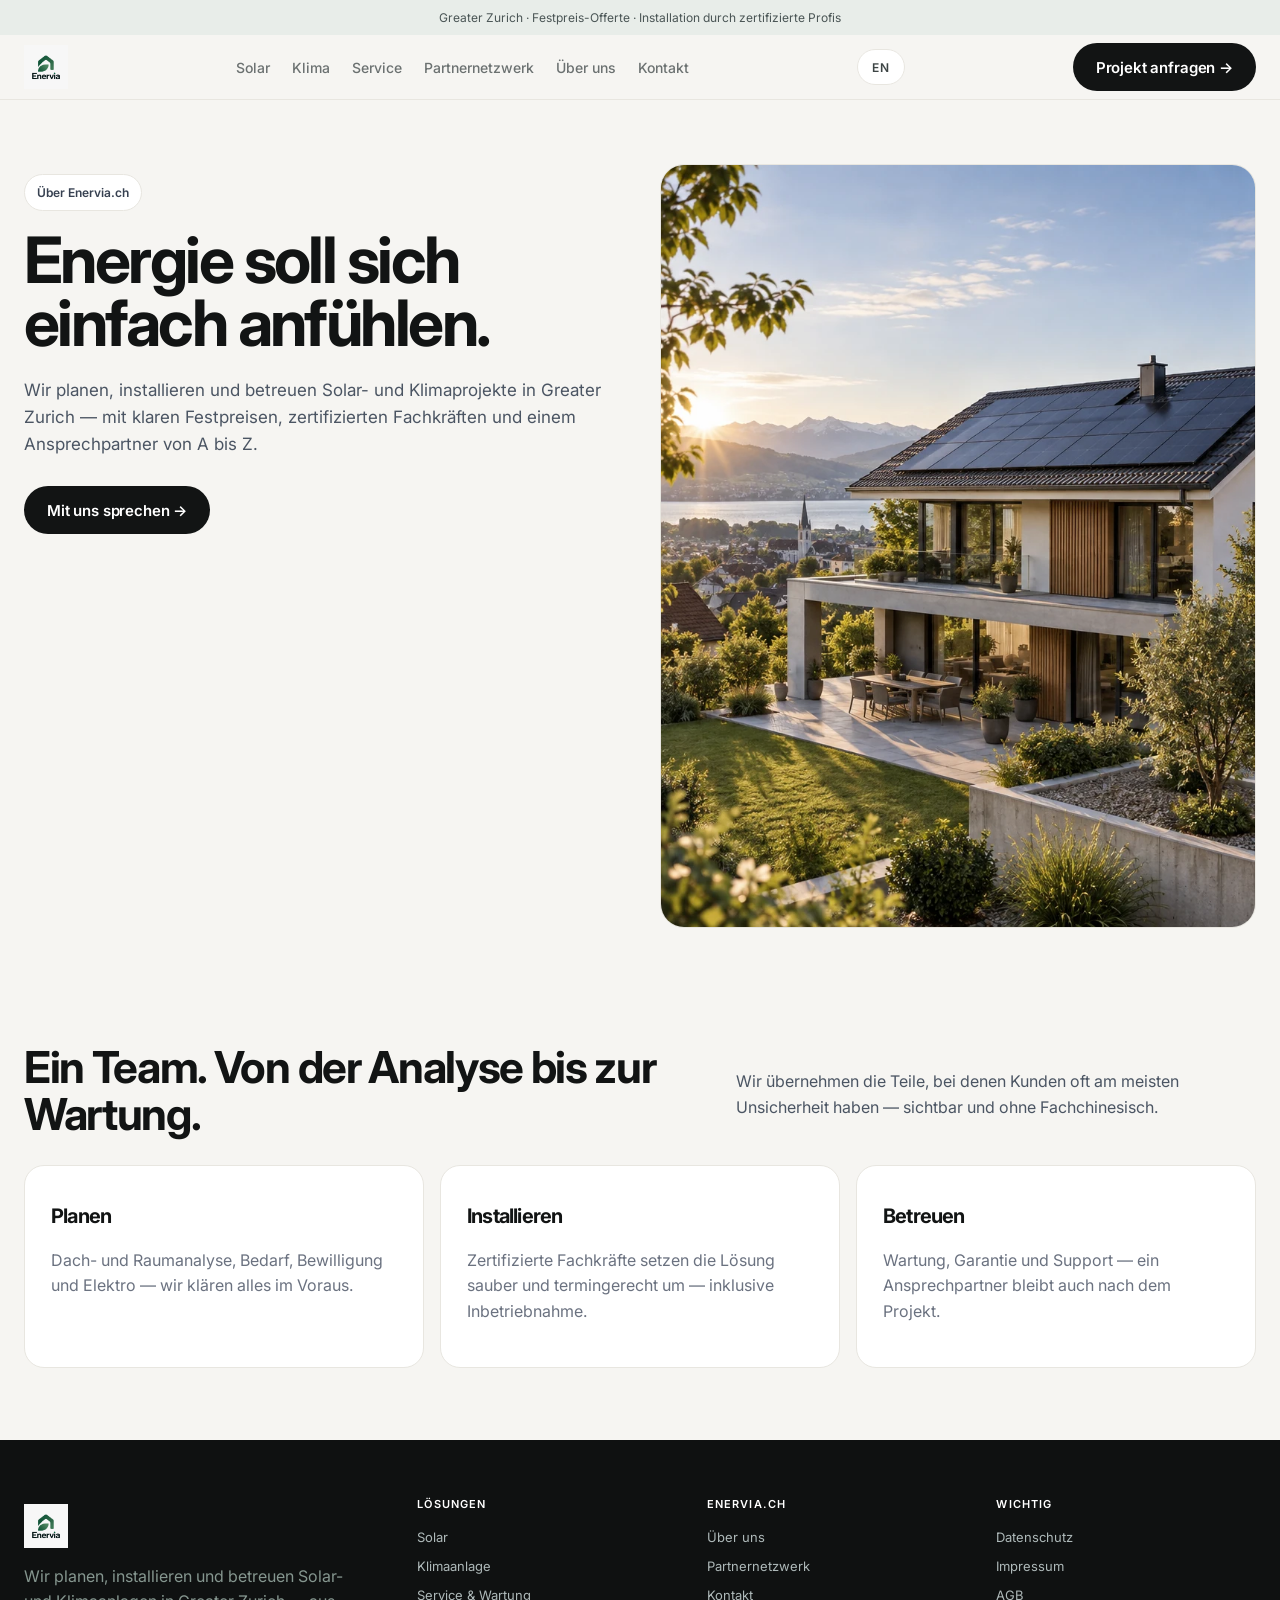
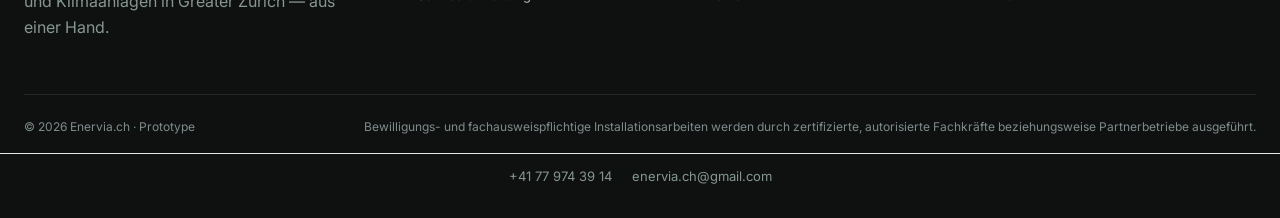
==== commit 83057949: "added contect page" ====
--- a/about.html
+++ b/about.html
@@ -1,6 +1,6 @@
 <!doctype html><html lang="de"><head><meta charset="utf-8"><meta name="viewport" content="width=device-width,initial-scale=1"><meta name="description" content="Enervia.ch plant, installiert und betreut Solar- und Klimaanlagen in Greater Zurich." data-i18n-meta="meta.about"><title data-i18n="title.about">Über uns – Enervia.ch</title><link rel="icon" href="assets/logo-mark.jpeg"><link rel="stylesheet" href="assets/style.css"><script src="assets/i18n.js"></script></head><body>
 <div class="topbar" data-i18n="topbar">Greater Zurich · Festpreis-Offerte · Installation durch zertifizierte Profis</div>
-<header class="header"><div class="wrap nav"><a class="brand" href="index.html"><img src="assets/logo.jpeg" alt="Enervia.ch"></a><nav class="navlinks"><a href="solar.html" data-i18n="nav.solar">Solar</a><a href="klima.html" data-i18n="nav.klima">Klima</a><a href="service.html" data-i18n="nav.service">Service</a><a href="partner.html" data-i18n="nav.partner">Partnernetzwerk</a><a href="about.html" data-i18n="nav.about">Über uns</a></nav><button class="langToggle" aria-label="Language">EN</button><a class="btn dark" href="kontakt.html" data-i18n="nav.cta">Projekt anfragen →</a><button class="menu" data-i18n-aria="menu.label" aria-label="Menü">☰</button><div class="mobileNav"><a href="solar.html" data-i18n="nav.solar">Solar</a><a href="klima.html" data-i18n="nav.klima">Klima</a><a href="service.html" data-i18n="nav.service">Service</a><a href="partner.html" data-i18n="nav.partner">Partnernetzwerk</a><a href="about.html" data-i18n="nav.about">Über uns</a><a href="kontakt.html"><b data-i18n="nav.cta">Projekt anfragen →</b></a></div></div></header>
+<header class="header"><div class="wrap nav"><a class="brand" href="index.html"><img src="assets/logo.jpeg" alt="Enervia.ch"></a><nav class="navlinks"><a href="solar.html" data-i18n="nav.solar">Solar</a><a href="klima.html" data-i18n="nav.klima">Klima</a><a href="service.html" data-i18n="nav.service">Service</a><a href="partner.html" data-i18n="nav.partner">Partnernetzwerk</a><a href="about.html" data-i18n="nav.about">Über uns</a><a href="kontakt.html" data-i18n="nav.contact">Kontakt</a></nav><button class="langToggle" aria-label="Language">EN</button><a class="btn dark" href="kontakt.html" data-i18n="nav.cta">Projekt anfragen →</a><button class="menu" data-i18n-aria="menu.label" aria-label="Menü">☰</button><div class="mobileNav"><a href="solar.html" data-i18n="nav.solar">Solar</a><a href="klima.html" data-i18n="nav.klima">Klima</a><a href="service.html" data-i18n="nav.service">Service</a><a href="partner.html" data-i18n="nav.partner">Partnernetzwerk</a><a href="about.html" data-i18n="nav.about">Über uns</a><a href="kontakt.html"><b data-i18n="nav.cta">Projekt anfragen →</b></a></div></div></header>
 <main><section class="pageHero"><div class="wrap pageHeroGrid"><div class="pageHeroCopy"><span class="pill" data-i18n="about.pill">Über Enervia.ch</span><h1 data-i18n="about.h1">Energie soll sich einfach anfühlen.</h1><p class="lead" data-i18n="about.lead">Wir planen, installieren und betreuen Solar- und Klimaprojekte in Greater Zurich — mit klaren Festpreisen, zertifizierten Fachkräften und einem Ansprechpartner von A bis Z.</p><div class="heroActions"><a class="btn green" href="kontakt.html" data-i18n="about.cta">Mit uns sprechen →</a></div></div><div class="pageHeroVisual"><img src="assets/hero-solar.webp" alt="Schweizer Haus mit moderner Energielösung" data-i18n-alt="alt.solarHome"></div></div></section><section class="contentSection"><div class="wrap"><div class="sectionHead"><h2 data-i18n="about.sec.h2">Ein Team. Von der Analyse bis zur Wartung.</h2><p data-i18n="about.sec.p">Wir übernehmen die Teile, bei denen Kunden oft am meisten Unsicherheit haben — sichtbar und ohne Fachchinesisch.</p></div><div class="contentGrid3"><div class="infoCard"><h3 data-i18n="about.c1h">Planen</h3><p data-i18n="about.c1p">Dach- und Raumanalyse, Bedarf, Bewilligung und Elektro — wir klären alles im Voraus.</p></div><div class="infoCard"><h3 data-i18n="about.c2h">Installieren</h3><p data-i18n="about.c2p">Zertifizierte Fachkräfte setzen die Lösung sauber und termingerecht um — inklusive Inbetriebnahme.</p></div><div class="infoCard"><h3 data-i18n="about.c3h">Betreuen</h3><p data-i18n="about.c3p">Wartung, Garantie und Support — ein Ansprechpartner bleibt auch nach dem Projekt.</p></div></div></div></section></main>
-<footer><div class="wrap"><div class="footgrid"><div><a class="brand" href="index.html" style="color:#fff"><img src="assets/logo.jpeg" alt="Enervia.ch"></a><p style="color:#85968f;max-width:320px;line-height:1.6" data-i18n="footer.desc">Wir planen, installieren und betreuen Solar- und Klimaanlagen in Greater Zurich — aus einer Hand.</p></div><div><h4 data-i18n="footer.solutions">Lösungen</h4><a href="solar.html" data-i18n="nav.solar">Solar</a><a href="klima.html" data-i18n="footer.klima">Klimaanlage</a><a href="service.html" data-i18n="footer.service">Service & Wartung</a></div><div><h4>Enervia.ch</h4><a href="about.html" data-i18n="nav.about">Über uns</a><a href="partner.html" data-i18n="nav.partner">Partnernetzwerk</a><a href="kontakt.html" data-i18n="footer.contact">Kontakt</a></div><div><h4 data-i18n="footer.legal">Wichtig</h4><a href="#" data-i18n="footer.privacy">Datenschutz</a><a href="#" data-i18n="footer.imprint">Impressum</a><a href="#" data-i18n="footer.terms">AGB</a></div></div><div class="footbottom"><div>© 2026 Enervia.ch · Prototype</div><div data-i18n="footer.disclaimer">Bewilligungs- und fachausweispflichtige Installationsarbeiten werden durch zertifizierte, autorisierte Fachkräfte beziehungsweise Partnerbetriebe ausgeführt.</div></div></div></footer>
+<footer><div class="wrap"><div class="footgrid"><div><a class="brand" href="index.html" style="color:#fff"><img src="assets/logo.jpeg" alt="Enervia.ch"></a><p style="color:#85968f;max-width:320px;line-height:1.6" data-i18n="footer.desc">Wir planen, installieren und betreuen Solar- und Klimaanlagen in Greater Zurich — aus einer Hand.</p></div><div><h4 data-i18n="footer.solutions">Lösungen</h4><a href="solar.html" data-i18n="nav.solar">Solar</a><a href="klima.html" data-i18n="footer.klima">Klimaanlage</a><a href="service.html" data-i18n="footer.service">Service & Wartung</a></div><div><h4>Enervia.ch</h4><a href="about.html" data-i18n="nav.about">Über uns</a><a href="partner.html" data-i18n="nav.partner">Partnernetzwerk</a><a href="kontakt.html" data-i18n="footer.contact">Kontakt</a></div><div><h4 data-i18n="footer.legal">Wichtig</h4><a href="#" data-i18n="footer.privacy">Datenschutz</a><a href="#" data-i18n="footer.imprint">Impressum</a><a href="#" data-i18n="footer.terms">AGB</a></div></div><div class="footbottom"><div>© 2026 Enervia.ch · Prototype</div><div data-i18n="footer.disclaimer">Bewilligungs- und fachausweispflichtige Installationsarbeiten werden durch zertifizierte, autorisierte Fachkräfte beziehungsweise Partnerbetriebe ausgeführt.</div></div></div><div class="foot-contact" style="text-align:center;padding:12px 0 4px;border-top:1px solid #E8E6E0;margin-top:16px;color:#85968f;font-size:13px"><a href="tel:+41779743914" style="color:#85968f;margin-right:20px;text-decoration:none">+41 77 974 39 14</a><a href="mailto:enervia.ch@gmail.com" style="color:#85968f;text-decoration:none">enervia.ch@gmail.com</a></div></footer>
 <script src="assets/app.js"></script></body></html>
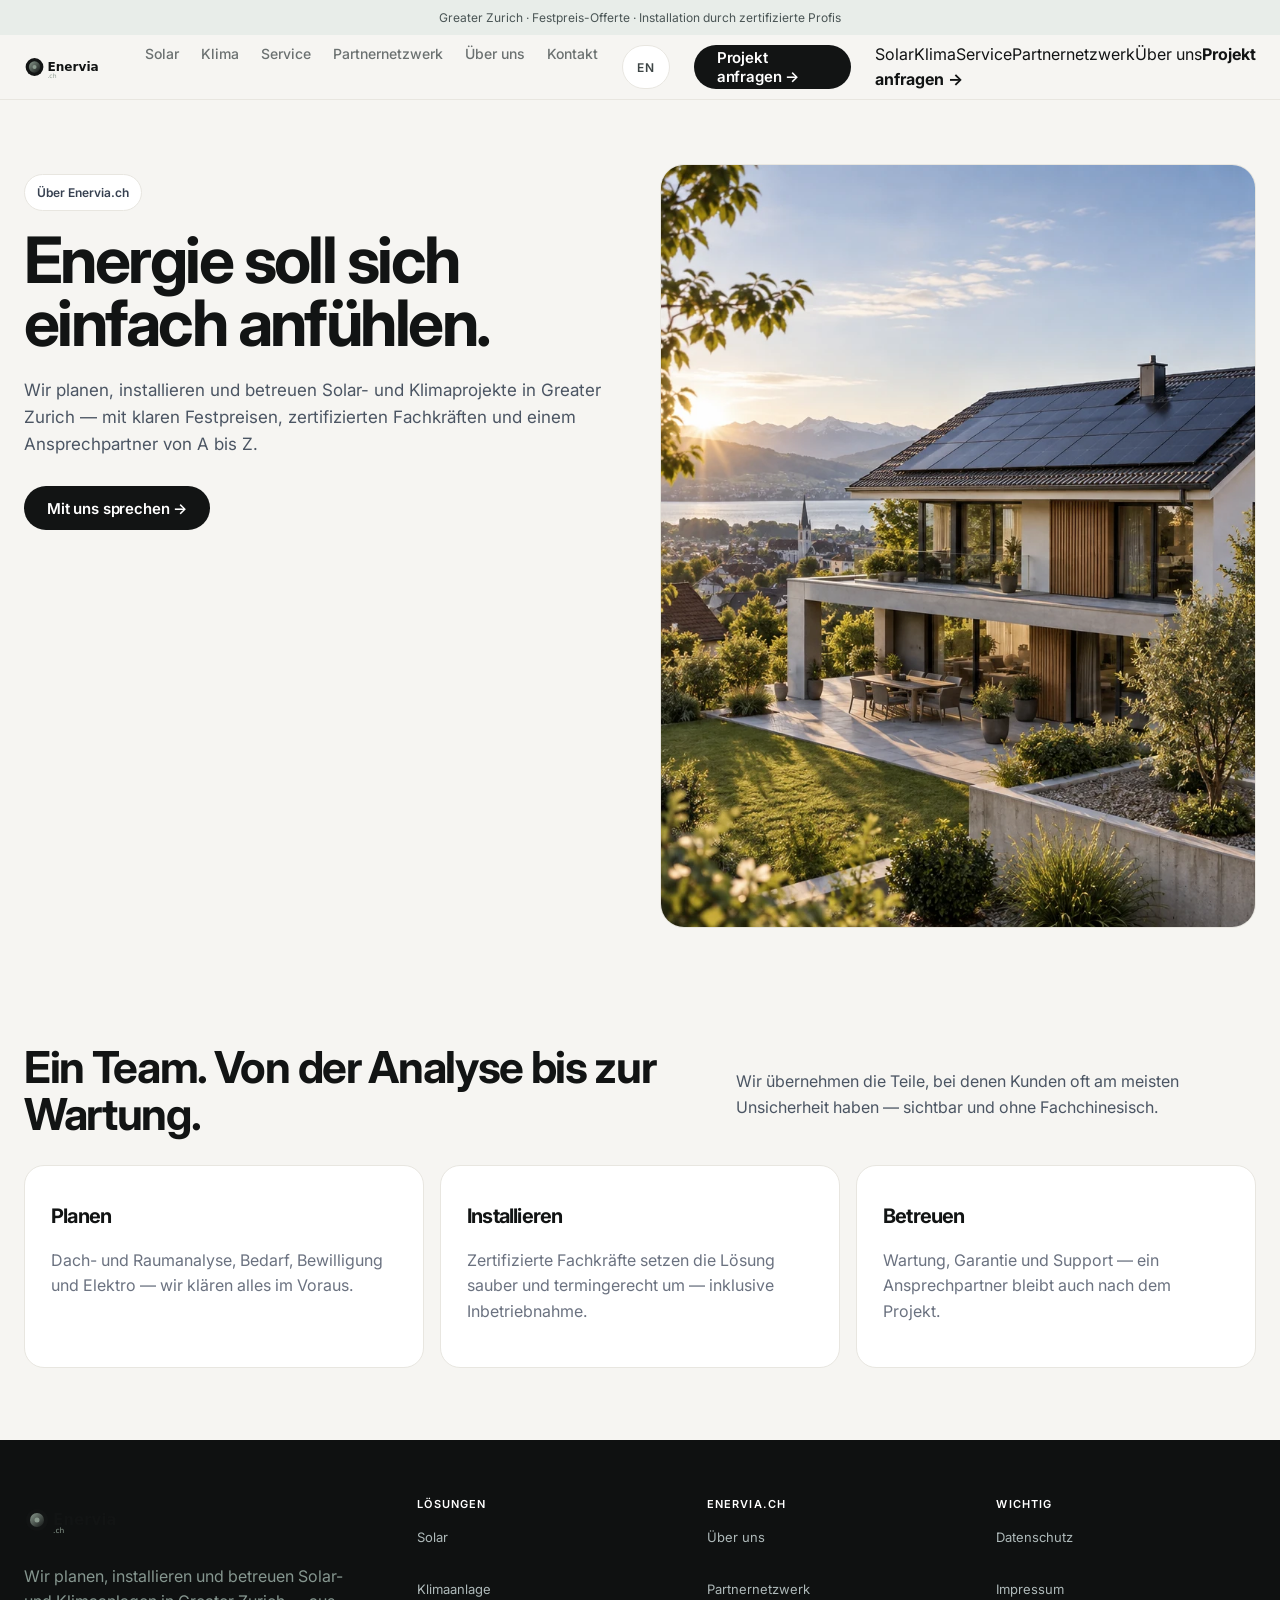
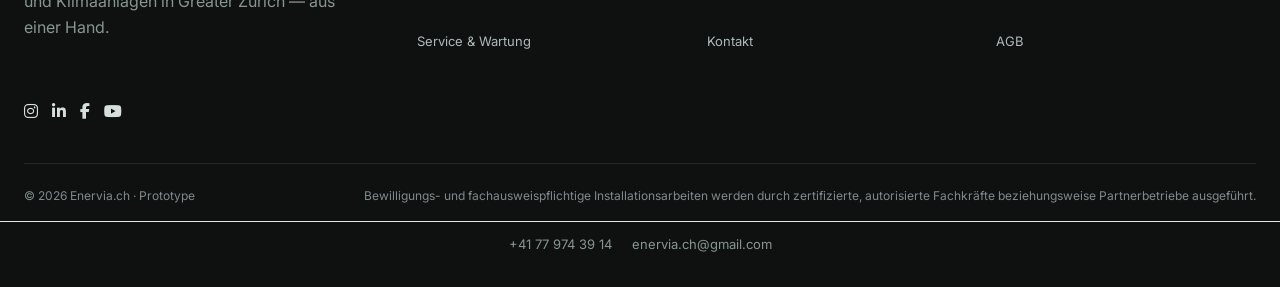
==== commit 3ec6816a: "did the 5 things mama asked" ====
--- a/about.html
+++ b/about.html
@@ -1,6 +1,6 @@
-<!doctype html><html lang="de"><head><meta charset="utf-8"><meta name="viewport" content="width=device-width,initial-scale=1"><meta name="description" content="Enervia.ch plant, installiert und betreut Solar- und Klimaanlagen in Greater Zurich." data-i18n-meta="meta.about"><title data-i18n="title.about">Über uns – Enervia.ch</title><link rel="icon" href="assets/logo-mark.jpeg"><link rel="stylesheet" href="assets/style.css"><script src="assets/i18n.js"></script></head><body>
+<!doctype html><html lang="de"><head><meta charset="utf-8"><meta name="viewport" content="width=device-width,initial-scale=1"><meta name="description" content="Enervia.ch plant, installiert und betreut Solar- und Klimaanlagen in Greater Zurich." data-i18n-meta="meta.about"><title data-i18n="title.about">Über uns – Enervia.ch</title><link rel="icon" href="assets/logo-mark.svg" type="image/svg+xml"><link rel="apple-touch-icon" href="assets/logo-mark.svg" sizes="100x100"><link rel="icon" href="assets/logo-mark.jpeg" type="image/jpeg"><meta property="og:title" content="Über uns – Enervia.ch"><meta property="og:description" content="Enervia.ch plant, installiert und betreut Solar- und Klimaanlagen in Greater Zurich."><meta property="og:url" content="https://enervia.ch/about.html"><meta property="og:type" content="website"><meta property="og:image" content="assets/logo.jpeg"><meta name="twitter:card" content="summary_large_image"><meta name="twitter:title" content="Über uns – Enervia.ch"><meta name="twitter:description" content="Enervia.ch plant, installiert und betreut Solar- und Klimaanlagen in Greater Zurich."><meta name="twitter:image" content="assets/logo.jpeg"><link rel="stylesheet" href="https://cdnjs.cloudflare.com/ajax/libs/font-awesome/6.5.1/css/all.min.css"><link rel="stylesheet" href="assets/style.css"><script src="assets/i18n.js"></script></head><body>
 <div class="topbar" data-i18n="topbar">Greater Zurich · Festpreis-Offerte · Installation durch zertifizierte Profis</div>
-<header class="header"><div class="wrap nav"><a class="brand" href="index.html"><img src="assets/logo.jpeg" alt="Enervia.ch"></a><nav class="navlinks"><a href="solar.html" data-i18n="nav.solar">Solar</a><a href="klima.html" data-i18n="nav.klima">Klima</a><a href="service.html" data-i18n="nav.service">Service</a><a href="partner.html" data-i18n="nav.partner">Partnernetzwerk</a><a href="about.html" data-i18n="nav.about">Über uns</a><a href="kontakt.html" data-i18n="nav.contact">Kontakt</a></nav><button class="langToggle" aria-label="Language">EN</button><a class="btn dark" href="kontakt.html" data-i18n="nav.cta">Projekt anfragen →</a><button class="menu" data-i18n-aria="menu.label" aria-label="Menü">☰</button><div class="mobileNav"><a href="solar.html" data-i18n="nav.solar">Solar</a><a href="klima.html" data-i18n="nav.klima">Klima</a><a href="service.html" data-i18n="nav.service">Service</a><a href="partner.html" data-i18n="nav.partner">Partnernetzwerk</a><a href="about.html" data-i18n="nav.about">Über uns</a><a href="kontakt.html"><b data-i18n="nav.cta">Projekt anfragen →</b></a></div></div></header>
+<header class="header"><div class="wrap nav"><a class="brand" href="index.html"><img src="assets/logo.svg" alt="Enervia.ch" width="120" height="32"></a><nav class="navlinks"><a href="solar.html" data-i18n="nav.solar">Solar</a><a href="klima.html" data-i18n="nav.klima">Klima</a><a href="service.html" data-i18n="nav.service">Service</a><a href="partner.html" data-i18n="nav.partner">Partnernetzwerk</a><a href="about.html" data-i18n="nav.about">Über uns</a><a href="kontakt.html" data-i18n="nav.contact">Kontakt</a></nav><button class="langToggle" aria-label="Language">EN</button><a class="btn dark" href="kontakt.html" data-i18n="nav.cta">Projekt anfragen →</a><button class="menu" data-i18n-aria="menu.label" aria-label="Menü">☰</button><div class="mobileNav"><a href="solar.html" data-i18n="nav.solar">Solar</a><a href="klima.html" data-i18n="nav.klima">Klima</a><a href="service.html" data-i18n="nav.service">Service</a><a href="partner.html" data-i18n="nav.partner">Partnernetzwerk</a><a href="about.html" data-i18n="nav.about">Über uns</a><a href="kontakt.html"><b data-i18n="nav.cta">Projekt anfragen →</b></a></div></div></header>
 <main><section class="pageHero"><div class="wrap pageHeroGrid"><div class="pageHeroCopy"><span class="pill" data-i18n="about.pill">Über Enervia.ch</span><h1 data-i18n="about.h1">Energie soll sich einfach anfühlen.</h1><p class="lead" data-i18n="about.lead">Wir planen, installieren und betreuen Solar- und Klimaprojekte in Greater Zurich — mit klaren Festpreisen, zertifizierten Fachkräften und einem Ansprechpartner von A bis Z.</p><div class="heroActions"><a class="btn green" href="kontakt.html" data-i18n="about.cta">Mit uns sprechen →</a></div></div><div class="pageHeroVisual"><img src="assets/hero-solar.webp" alt="Schweizer Haus mit moderner Energielösung" data-i18n-alt="alt.solarHome"></div></div></section><section class="contentSection"><div class="wrap"><div class="sectionHead"><h2 data-i18n="about.sec.h2">Ein Team. Von der Analyse bis zur Wartung.</h2><p data-i18n="about.sec.p">Wir übernehmen die Teile, bei denen Kunden oft am meisten Unsicherheit haben — sichtbar und ohne Fachchinesisch.</p></div><div class="contentGrid3"><div class="infoCard"><h3 data-i18n="about.c1h">Planen</h3><p data-i18n="about.c1p">Dach- und Raumanalyse, Bedarf, Bewilligung und Elektro — wir klären alles im Voraus.</p></div><div class="infoCard"><h3 data-i18n="about.c2h">Installieren</h3><p data-i18n="about.c2p">Zertifizierte Fachkräfte setzen die Lösung sauber und termingerecht um — inklusive Inbetriebnahme.</p></div><div class="infoCard"><h3 data-i18n="about.c3h">Betreuen</h3><p data-i18n="about.c3p">Wartung, Garantie und Support — ein Ansprechpartner bleibt auch nach dem Projekt.</p></div></div></div></section></main>
-<footer><div class="wrap"><div class="footgrid"><div><a class="brand" href="index.html" style="color:#fff"><img src="assets/logo.jpeg" alt="Enervia.ch"></a><p style="color:#85968f;max-width:320px;line-height:1.6" data-i18n="footer.desc">Wir planen, installieren und betreuen Solar- und Klimaanlagen in Greater Zurich — aus einer Hand.</p></div><div><h4 data-i18n="footer.solutions">Lösungen</h4><a href="solar.html" data-i18n="nav.solar">Solar</a><a href="klima.html" data-i18n="footer.klima">Klimaanlage</a><a href="service.html" data-i18n="footer.service">Service & Wartung</a></div><div><h4>Enervia.ch</h4><a href="about.html" data-i18n="nav.about">Über uns</a><a href="partner.html" data-i18n="nav.partner">Partnernetzwerk</a><a href="kontakt.html" data-i18n="footer.contact">Kontakt</a></div><div><h4 data-i18n="footer.legal">Wichtig</h4><a href="#" data-i18n="footer.privacy">Datenschutz</a><a href="#" data-i18n="footer.imprint">Impressum</a><a href="#" data-i18n="footer.terms">AGB</a></div></div><div class="footbottom"><div>© 2026 Enervia.ch · Prototype</div><div data-i18n="footer.disclaimer">Bewilligungs- und fachausweispflichtige Installationsarbeiten werden durch zertifizierte, autorisierte Fachkräfte beziehungsweise Partnerbetriebe ausgeführt.</div></div></div><div class="foot-contact" style="text-align:center;padding:12px 0 4px;border-top:1px solid #E8E6E0;margin-top:16px;color:#85968f;font-size:13px"><a href="tel:+41779743914" style="color:#85968f;margin-right:20px;text-decoration:none">+41 77 974 39 14</a><a href="mailto:enervia.ch@gmail.com" style="color:#85968f;text-decoration:none">enervia.ch@gmail.com</a></div></footer>
+<footer><div class="wrap"><div class="footgrid"><div><a class="brand" href="index.html" style="color:#fff"><img src="assets/logo.svg" alt="Enervia.ch" width="120" height="32"></a><p style="color:#85968f;max-width:320px;line-height:1.6" data-i18n="footer.desc">Wir planen, installieren und betreuen Solar- und Klimaanlagen in Greater Zurich — aus einer Hand.</p></div><div><h4 data-i18n="footer.solutions">Lösungen</h4><a href="solar.html" data-i18n="nav.solar">Solar</a><a href="klima.html" data-i18n="footer.klima">Klimaanlage</a><a href="service.html" data-i18n="footer.service">Service & Wartung</a></div><div><h4>Enervia.ch</h4><a href="about.html" data-i18n="nav.about">Über uns</a><a href="partner.html" data-i18n="nav.partner">Partnernetzwerk</a><a href="kontakt.html" data-i18n="footer.contact">Kontakt</a></div><div><h4 data-i18n="footer.legal">Wichtig</h4><a href="#" data-i18n="footer.privacy">Datenschutz</a><a href="#" data-i18n="footer.imprint">Impressum</a><a href="#" data-i18n="footer.terms">AGB</a></div></div><ul style="display:flex;gap:14px;list-style:none;padding:0;margin:16px 0 0"><li><a href="https://www.instagram.com/enervia" aria-label="Instagram" target="_blank" rel="noopener"><i class="fab fa-instagram"></i></a></li><li><a href="https://www.linkedin.com/company/enervia" aria-label="LinkedIn" target="_blank" rel="noopener"><i class="fab fa-linkedin-in"></i></a></li><li><a href="https://www.facebook.com/enervia" aria-label="Facebook" target="_blank" rel="noopener"><i class="fab fa-facebook-f"></i></a></li><li><a href="https://www.youtube.com/@enervia" aria-label="YouTube" target="_blank" rel="noopener"><i class="fab fa-youtube"></i></a></li></ul><div class="footbottom"><div>© 2026 Enervia.ch · Prototype</div><div data-i18n="footer.disclaimer">Bewilligungs- und fachausweispflichtige Installationsarbeiten werden durch zertifizierte, autorisierte Fachkräfte beziehungsweise Partnerbetriebe ausgeführt.</div></div></div><div class="foot-contact" style="text-align:center;padding:12px 0 4px;border-top:1px solid #E8E6E0;margin-top:16px;color:#85968f;font-size:13px"><a href="tel:+41779743914" style="color:#85968f;margin-right:20px;text-decoration:none">+41 77 974 39 14</a><a href="mailto:enervia.ch@gmail.com" style="color:#85968f;text-decoration:none">enervia.ch@gmail.com</a></div></footer>
 <script src="assets/app.js"></script></body></html>
--- a/assets/style.css
+++ b/assets/style.css
@@ -18,8 +18,8 @@
   --radius:16px;
   --radius-pill:999px;
   --shadow:0 16px 40px rgba(18,20,20,.08)}
-*{box-sizing:border-box}html{scroll-behavior:smooth}body{margin:0;background:var(--stone);color:var(--ink);font-family:'Inter',system-ui,-apple-system,Segoe UI,sans-serif;line-height:1.6;-webkit-font-smoothing:antialiased}img{display:block;max-width:100%}a{text-decoration:none;color:inherit}.wrap{width:min(var(--max),calc(100% - 48px));margin:auto}
-.topbar{background:var(--sage-light);color:#4A5555;font-size:12px;padding:8px 0;text-align:center}.header{position:sticky;top:0;z-index:40;background:rgba(246,245,242,.92);backdrop-filter:blur(12px);border-bottom:1px solid var(--border)}.nav{height:64px;display:flex;align-items:center;justify-content:space-between;gap:24px}.brand{font:700 19px/1 'Inter',sans-serif;letter-spacing:-.03em;display:flex;align-items:center;gap:10px}.brand span{color:var(--sage)}.brand img{display:block;height:44px;width:auto;object-fit:contain}.navlinks{display:flex;align-items:center;gap:22px;font:500 14px 'Inter',sans-serif;color:#3d4545;flex-shrink:0}.navlinks a{white-space:nowrap;opacity:.75;transition:opacity .2s ease,transform .2s ease}.navlinks a:hover{opacity:1;color:var(--ink);transform:translateY(-1px)}.btn{display:inline-flex;align-items:center;justify-content:center;gap:10px;min-height:48px;padding:0 22px;border-radius:var(--radius-pill);border:1px solid transparent;font:600 15px 'Inter',sans-serif;letter-spacing:-.01em;cursor:pointer;transition:transform .25s cubic-bezier(.16,1,.3,1),box-shadow .25s ease,background .2s ease,border-color .2s ease}.btn.dark,.btn.green{background:var(--charcoal);color:#fff}.btn.green{background:var(--charcoal)}.btn.dark:hover,.btn.green:hover{background:var(--green-dark)}.btn.ghost{background:#fff;color:var(--charcoal);border:1px solid var(--border)}.btn.ghost:hover{border-color:var(--charcoal)}.btn:hover{transform:translateY(-2px);box-shadow:0 6px 18px rgba(0,0,0,.12)}.menu{display:none;border:1px solid var(--border);background:#fff;width:42px;height:42px;border-radius:12px;font-size:22px;color:var(--charcoal)}.mobileNav{display:none}
+*{box-sizing:border-box}html{scroll-behavior:smooth;-webkit-text-size-adjust:100%}body{margin:0;overflow-x:hidden;background:var(--stone);color:var(--ink);font-family:'Inter',system-ui,-apple-system,Segoe UI,sans-serif;line-height:1.6;-webkit-font-smoothing:antialiased;-webkit-text-size-adjust:100%}img{display:block;max-width:100%}a{text-decoration:none;color:inherit}.wrap{width:min(var(--max),calc(100% - 48px));margin:auto}
+.topbar{background:var(--sage-light);color:#4A5555;font-size:12px;padding:8px 0;text-align:center}.header{position:sticky;top:0;z-index:40;background:rgba(246,245,242,.92);backdrop-filter:blur(12px);border-bottom:1px solid var(--border)}.nav{height:64px;display:flex;align-items:center;justify-content:space-between;gap:24px}.brand{font:700 19px/1 'Inter',sans-serif;letter-spacing:-.03em;display:flex;align-items:center;gap:10px}.brand span{color:var(--sage)}.brand img{display:block;width:120px;height:auto;object-fit:contain}.navlinks{display:flex;align-items:center;gap:22px;font:500 14px 'Inter',sans-serif;color:#3d4545;flex-shrink:0}.navlinks a{white-space:nowrap;opacity:.75;transition:opacity .2s ease,transform .2s ease}.navlinks a:hover{opacity:1;color:var(--ink);transform:translateY(-1px)}.btn{display:inline-flex;align-items:center;justify-content:center;gap:10px;min-height:48px;padding:0 22px;border-radius:var(--radius-pill);border:1px solid transparent;font:600 15px 'Inter',sans-serif;letter-spacing:-.01em;cursor:pointer;transition:transform .25s cubic-bezier(.16,1,.3,1),box-shadow .25s ease,background .2s ease,border-color .2s ease}.btn.dark,.btn.green{background:var(--charcoal);color:#fff}.btn.green{background:var(--charcoal)}.btn.dark:hover,.btn.green:hover{background:var(--green-dark)}.btn.ghost{background:#fff;color:var(--charcoal);border:1px solid var(--border)}.btn.ghost:hover{border-color:var(--charcoal)}.btn:hover{transform:translateY(-2px);box-shadow:0 6px 18px rgba(0,0,0,.12)}.menu{display:none;border:1px solid var(--border);background:#fff;width:48px;height:48px;border-radius:12px;font-size:22px;color:var(--charcoal);cursor:pointer}.menu:active{transform:scale(.96)}
 .hero{padding:56px 0 44px}.heroShell{display:grid;grid-template-columns:1.05fr .95fr;gap:48px;align-items:center}.heroCopy{border-radius:0;background:transparent;padding:0;display:flex;flex-direction:column;justify-content:center;position:relative;overflow:hidden}.heroCopy:after{content:none}.kicker{font:600 11px/1 'Inter',sans-serif;letter-spacing:.14em;text-transform:uppercase;color:var(--muted);display:flex;align-items:center;gap:10px}.kicker::before{content:"";width:28px;height:1px;background:var(--sage)}h1,h2,h3{font-family:'Inter',sans-serif;letter-spacing:-.04em;margin:0}h1{font-size:clamp(46px,5.2vw,72px);line-height:.98;max-width:760px;margin-top:18px;letter-spacing:-.04em}.lead{font-size:17px;line-height:1.6;color:#4B5563;max-width:600px;margin:22px 0 0}.heroActions{display:flex;gap:10px;flex-wrap:wrap;margin-top:28px}.microTrust{display:flex;gap:10px;flex-wrap:wrap;margin-top:26px;color:#4A5555;font-size:13px}.microTrust span{background:#fff;border:1px solid var(--border);border-radius:var(--radius-pill);padding:8px 12px;display:inline-flex;align-items:center;gap:7px}.microTrust span:before{content:'✓';color:var(--charcoal);font-weight:700}.heroVisual{border-radius:24px;background:var(--stone-2);border:1px solid var(--border);overflow:hidden;position:relative;aspect-ratio:4/3;box-shadow:var(--shadow)}.heroVisual img{width:100%;height:100%;object-fit:cover}.floating{position:absolute;left:16px;right:16px;bottom:16px;display:grid;grid-template-columns:1fr 1fr;gap:10px}.floatCard{background:rgba(255,255,255,.94);backdrop-filter:blur(12px);border:1px solid var(--border);box-shadow:0 12px 32px rgba(0,0,0,.08);padding:14px 16px;border-radius:16px}.floatCard strong{font-family:'Inter',sans-serif;font-weight:700;display:block;font-size:16px;letter-spacing:-.02em}.floatCard small{color:var(--muted);font-size:13px}.floatCard.solar{background:rgba(255,255,255,.94);color:var(--charcoal)}.floatCard.solar small{color:var(--muted)}
 
 /* ── Compact hero (KlimaPro-style) ── */
@@ -49,12 +49,12 @@
 .proof{padding:88px 0}.proofGrid{display:grid;grid-template-columns:1.1fr .9fr;gap:16px}.proofPhoto,.proofCopy{border-radius:24px;overflow:hidden;min-height:480px}.proofPhoto{border:1px solid var(--border)}.proofPhoto img{width:100%;height:100%;object-fit:cover}.proofCopy{background:#fff;border:1px solid var(--border);padding:48px;display:flex;flex-direction:column;justify-content:center}.proofCopy h2{font-size:clamp(28px,3.4vw,42px)}.proofCopy p{color:#4B5563;line-height:1.7}.checks{display:grid;gap:12px;margin:22px 0 28px}.check{display:flex;gap:12px}.check b{font-size:15px}.check i{font-style:normal;width:25px;height:25px;border-radius:50%;background:var(--sage-light);color:var(--charcoal);display:grid;place-items:center;font-size:12px;font-weight:700;flex:0 0 auto}.check:hover i{transform:scale(1.12);background:var(--sage);color:#fff}
 .cta{padding:0 0 88px}.ctaBox{border-radius:24px;background:var(--charcoal);color:#fff;padding:56px;display:flex;align-items:center;justify-content:space-between;gap:30px;overflow:hidden;position:relative}.ctaBox:after{content:'';position:absolute;width:320px;height:320px;border-radius:50%;border:70px solid rgba(255,255,255,.05);right:-100px;top:-130px}.ctaBox h2{font-size:clamp(28px,3.4vw,40px);max-width:700px;color:#fff}.ctaBox p{color:#d7dcdc;max-width:700px}.ctaBox .btn{background:#fff;color:var(--charcoal);position:relative;z-index:1}.ctaBox .btn:hover{transform:translateY(-2px) scale(1.02);box-shadow:0 8px 28px rgba(255,255,255,.15)}
 .pageHero{padding:64px 0 44px}.pageHeroGrid{display:grid;grid-template-columns:1fr 1fr;gap:40px;align-items:stretch}.pageHeroCopy{padding:10px 8px 10px 0}.pageHero h1{font-size:clamp(44px,5vw,64px)}.pageHeroVisual{min-height:480px;border-radius:24px;overflow:hidden;border:1px solid var(--border)}.pageHeroVisual img{width:100%;height:100%;object-fit:cover}.pill{display:inline-flex;padding:8px 12px;border-radius:var(--radius-pill);background:#fff;border:1px solid var(--border);color:#374151;font-size:12px;font-weight:600}.contentSection{padding:72px 0}.contentGrid3{display:grid;grid-template-columns:repeat(3,1fr);gap:16px}.infoCard{background:#fff;border:1px solid var(--border);border-radius:20px;padding:26px}.infoCard .kicker{margin-bottom:10px;color:var(--sage)}.infoCard h3{font-size:20px;margin:8px 0}.infoCard p{color:var(--muted);line-height:1.6}.quoteForm{display:grid;grid-template-columns:1fr 1fr;gap:16px;background:#fff;border:1px solid var(--border);border-radius:20px;padding:32px}.field{display:grid;gap:7px}.field.full{grid-column:1/-1}.field label{font-size:11px;font-weight:600;letter-spacing:.06em;text-transform:uppercase;color:#374151}.field input,.field select,.field textarea{width:100%;border:1px solid var(--border);border-radius:12px;padding:13px 15px;background:#fff;font:500 14px 'Inter',sans-serif;outline:none;transition:border-color .3s ease,box-shadow .3s ease}.field input:focus,.field select:focus,.field textarea:focus{border-color:var(--charcoal);box-shadow:0 0 0 3px rgba(18,20,20,.08)}.field textarea{min-height:120px;resize:vertical}.notice{font-size:12px;color:var(--muted);line-height:1.5}
-footer{background:#0f1111;color:#d5dfdb;padding:56px 0 28px}.footgrid{display:grid;grid-template-columns:1.4fr repeat(3,1fr);gap:30px}.footgrid h4{font-size:11px;font-weight:600;letter-spacing:.1em;text-transform:uppercase;margin:0 0 14px;color:#fff}.footgrid a{display:block;color:#aeb9b9;font-size:13px;margin:8px 0;transition:color .2s ease,transform .2s ease}.footgrid a:hover{color:#fff;transform:translateX(2px)}.footbottom{display:flex;justify-content:space-between;border-top:1px solid #222626;margin-top:38px;padding-top:22px;color:#7f8b8b;font-size:12px}
+footer{background:#0f1111;color:#d5dfdb;padding:56px 0 28px}.footgrid{display:grid;grid-template-columns:1.4fr repeat(3,1fr);gap:30px}.footgrid h4{font-size:11px;font-weight:600;letter-spacing:.1em;text-transform:uppercase;margin:0 0 14px;color:#fff}.footgrid a{display:block;color:#aeb9b9;font-size:13px;margin:8px 0;transition:color .2s ease,transform .2s ease}.footgrid a:hover{color:#fff;transform:translateX(2px)}.footbottom{display:flex;justify-content:space-between;border-top:1px solid #222626;margin-top:38px;padding-top:22px;color:#7f8b8b;font-size:12px}.footgrid ul{display:flex;gap:14px;list-style:none;padding:0;margin:16px 0 0}.footgrid ul li a{display:inline-flex;align-items:center;justify-content:center;width:36px;height:36px;border-radius:50%;background:rgba(255,255,255,.08);color:#aeb9b9;font-size:14px;transition:background .2s ease,color .2s ease,transform .2s ease}.footgrid ul li a:hover{background:var(--sage);color:#fff;transform:translateY(-2px)}
 @media(max-width:980px){.navlinks{display:none}.menu{display:flex}.nav .btn.dark{display:none}.mobileNav{display:none;position:absolute;top:64px;left:0;right:0;background:#fff;border-bottom:1px solid var(--border);padding:20px}.mobileNav.open{display:grid;gap:16px}.heroShell,.proofGrid,.pageHeroGrid{grid-template-columns:1fr}.heroCopy{padding:0}.heroVisual{min-height:420px;aspect-ratio:auto}.steps{grid-template-columns:1fr 1fr}.footgrid{grid-template-columns:1fr 1fr}}
 @media(max-width:680px){.wrap{width:min(var(--max),calc(100% - 24px))}.topbar{font-size:11px}.hero{padding-top:32px}.heroShell{min-height:0}.heroCopy{padding:0;border-radius:0}.heroVisual{min-height:340px;border-radius:20px}.floating{grid-template-columns:1fr}.floating .floatCard:nth-child(2){display:none}h1{font-size:42px}.lead{font-size:16px}.serviceGrid,.steps,.contentGrid3,.quoteForm{grid-template-columns:1fr}.serviceCard{min-height:0;border-radius:18px}.serviceCard img{aspect-ratio:16/11}.sectionHead{display:block}.sectionHead p{margin-top:14px}.value,.proof,.contentSection{padding:58px 0}.proofCopy{padding:30px}.proofCopy h2,.ctaBox h2{font-size:32px}.ctaBox{padding:36px 26px;display:block}.ctaBox .btn{margin-top:16px}.pageHero{padding-top:38px}.pageHeroCopy{padding:20px 0}.pageHeroVisual{min-height:300px}.field.full{grid-column:auto}.footgrid{grid-template-columns:1fr}.footbottom{display:block}.footbottom div+div{margin-top:8px}}
 
 /* ── Language toggle ── */
-.langToggle{display:inline-flex;align-items:center;justify-content:center;min-width:48px;height:36px;padding:0 12px;border-radius:var(--radius-pill);border:1px solid var(--border);background:#fff;color:#3d4545;font:600 12px 'Inter',sans-serif;letter-spacing:.08em;cursor:pointer;transition:background .2s ease,color .2s ease,border-color .2s ease;flex-shrink:0}.langToggle:hover{background:var(--charcoal);color:#fff;border-color:var(--charcoal)}
+.langToggle{display:inline-flex;align-items:center;justify-content:center;min-width:48px;min-height:44px;padding:0 12px;border-radius:var(--radius-pill);border:1px solid var(--border);background:#fff;color:#3d4545;font:600 12px 'Inter',sans-serif;letter-spacing:.08em;cursor:pointer;transition:background .2s ease,color .2s ease,border-color .2s ease;flex-shrink:0}.langToggle:hover{background:var(--charcoal);color:#fff;border-color:var(--charcoal)}
 
 /* ── Scroll-reveal animations ── */
 @keyframes revealUp{from{opacity:0;transform:translateY(32px)}to{opacity:1;transform:translateY(0)}}
@@ -75,6 +75,16 @@
 
 /* ── Reduced motion ── */
 @media(prefers-reduced-motion:reduce){.reveal,.reveal-scale{opacity:1;transform:none;transition:none}*{animation-duration:0s!important;transition-duration:0s!important}}
+
+/* ── Wide screens (4K+) ── */
+@media(min-width:1600px){
+  .wrap{width:min(1400px,calc(100% - 48px))}
+  h1{font-size:72px;max-width:900px}
+  .pageHero h1{font-size:64px}
+  .ctaBox{padding:64px 64px}
+}
+/* ── Touch targets ── */
+.navlinks a,.langToggle,.chip,.btn,.estNav .back,.footgrid a,.menu{min-height:44px}
 
 /* ── Estimate wizard (KlimaPro-style) ── */
 .estimate{background:#fff;border:1px solid var(--border);border-radius:20px;padding:28px;max-width:760px;margin:0 auto}
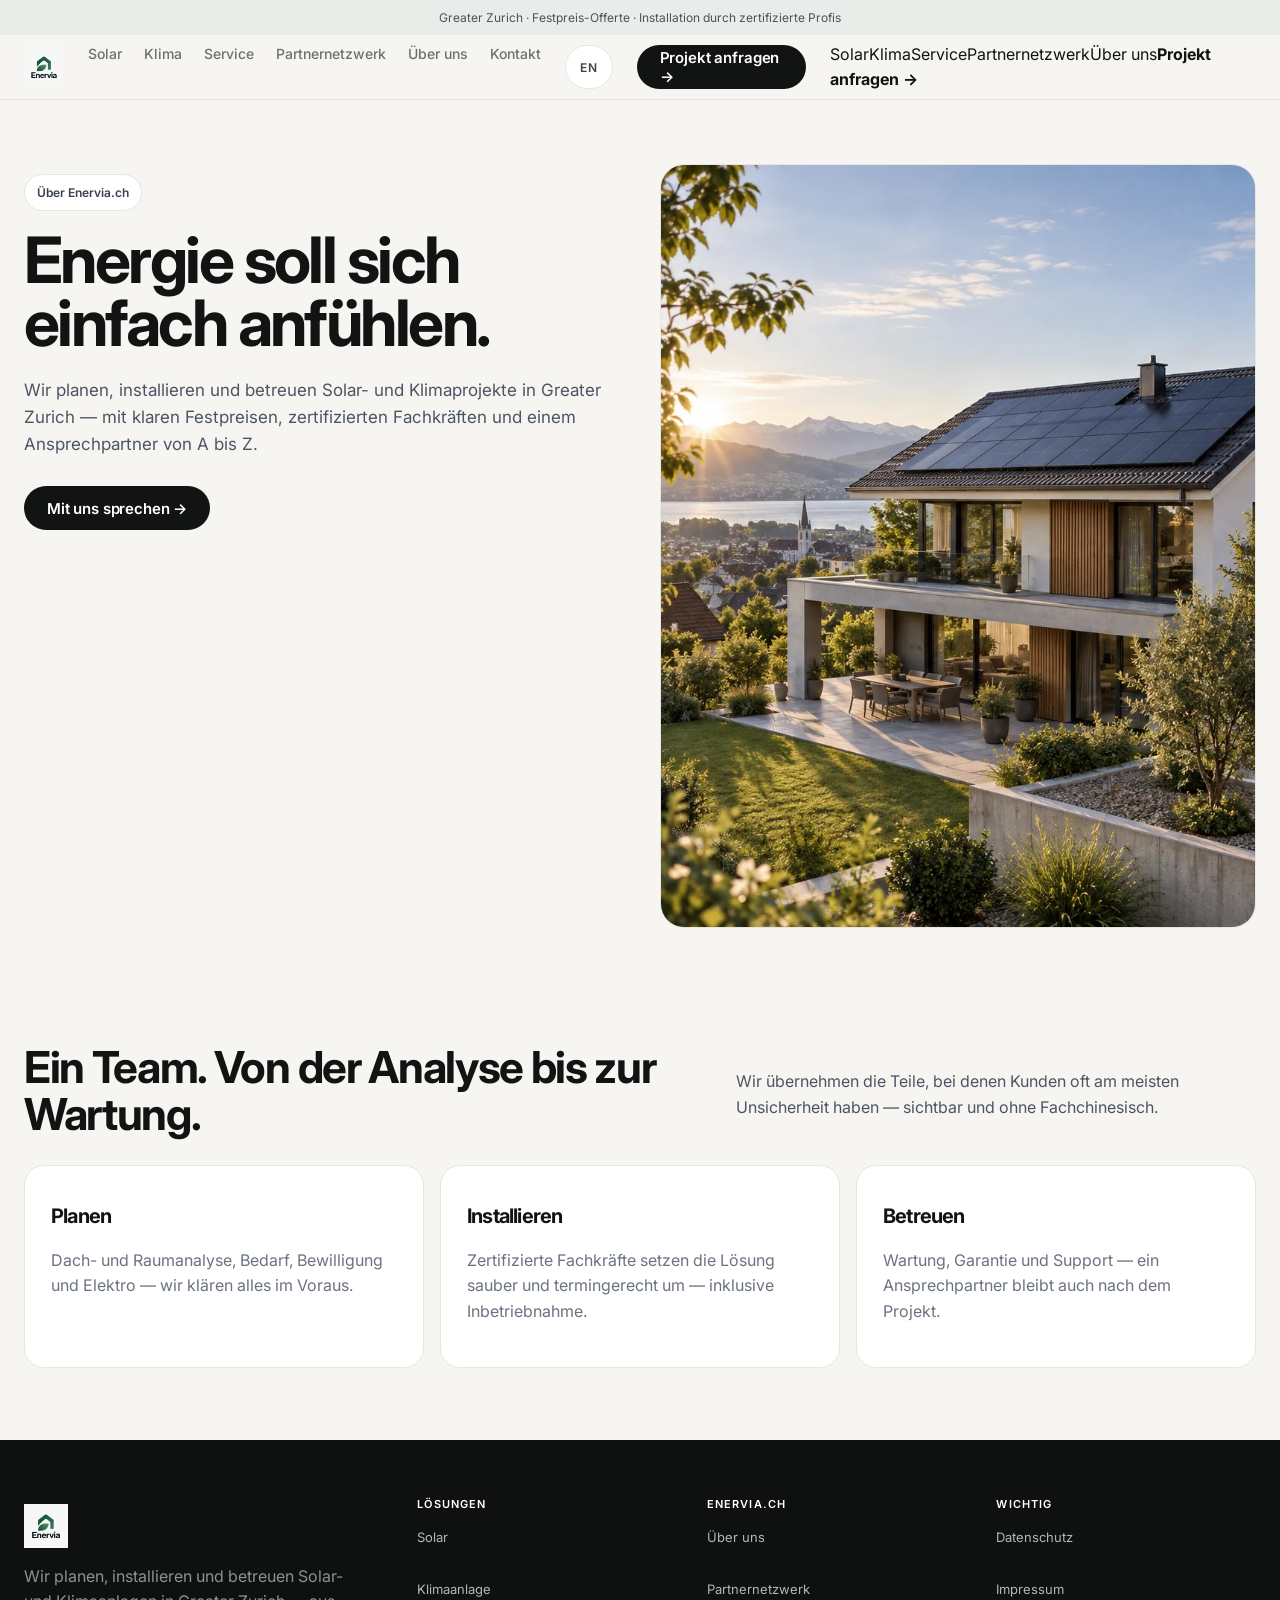
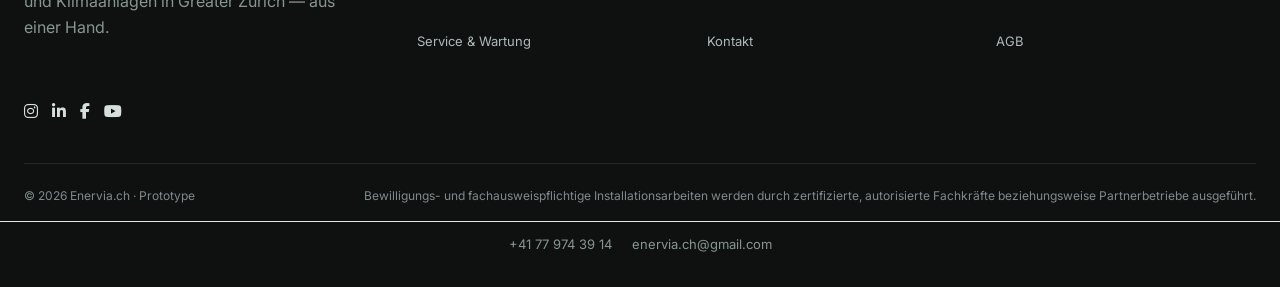
==== commit 590e1245: "went back to original logos" ====
--- a/about.html
+++ b/about.html
@@ -1,6 +1,6 @@
-<!doctype html><html lang="de"><head><meta charset="utf-8"><meta name="viewport" content="width=device-width,initial-scale=1"><meta name="description" content="Enervia.ch plant, installiert und betreut Solar- und Klimaanlagen in Greater Zurich." data-i18n-meta="meta.about"><title data-i18n="title.about">Über uns – Enervia.ch</title><link rel="icon" href="assets/logo-mark.svg" type="image/svg+xml"><link rel="apple-touch-icon" href="assets/logo-mark.svg" sizes="100x100"><link rel="icon" href="assets/logo-mark.jpeg" type="image/jpeg"><meta property="og:title" content="Über uns – Enervia.ch"><meta property="og:description" content="Enervia.ch plant, installiert und betreut Solar- und Klimaanlagen in Greater Zurich."><meta property="og:url" content="https://enervia.ch/about.html"><meta property="og:type" content="website"><meta property="og:image" content="assets/logo.jpeg"><meta name="twitter:card" content="summary_large_image"><meta name="twitter:title" content="Über uns – Enervia.ch"><meta name="twitter:description" content="Enervia.ch plant, installiert und betreut Solar- und Klimaanlagen in Greater Zurich."><meta name="twitter:image" content="assets/logo.jpeg"><link rel="stylesheet" href="https://cdnjs.cloudflare.com/ajax/libs/font-awesome/6.5.1/css/all.min.css"><link rel="stylesheet" href="assets/style.css"><script src="assets/i18n.js"></script></head><body>
+<!doctype html><html lang="de"><head><meta charset="utf-8"><meta name="viewport" content="width=device-width,initial-scale=1"><meta name="description" content="Enervia.ch plant, installiert und betreut Solar- und Klimaanlagen in Greater Zurich." data-i18n-meta="meta.about"><title data-i18n="title.about">Über uns – Enervia.ch</title><link rel="icon" href="assets/logo-mark.jpeg"><meta property="og:title" content="Über uns – Enervia.ch"><meta property="og:description" content="Enervia.ch plant, installiert und betreut Solar- und Klimaanlagen in Greater Zurich."><meta property="og:url" content="https://enervia.ch/about.html"><meta property="og:type" content="website"><meta property="og:image" content="assets/logo.jpeg"><meta name="twitter:card" content="summary_large_image"><meta name="twitter:title" content="Über uns – Enervia.ch"><meta name="twitter:description" content="Enervia.ch plant, installiert und betreut Solar- und Klimaanlagen in Greater Zurich."><meta name="twitter:image" content="assets/logo.jpeg"><link rel="stylesheet" href="https://cdnjs.cloudflare.com/ajax/libs/font-awesome/6.5.1/css/all.min.css"><link rel="stylesheet" href="assets/style.css"><script src="assets/i18n.js"></script></head><body>
 <div class="topbar" data-i18n="topbar">Greater Zurich · Festpreis-Offerte · Installation durch zertifizierte Profis</div>
-<header class="header"><div class="wrap nav"><a class="brand" href="index.html"><img src="assets/logo.svg" alt="Enervia.ch" width="120" height="32"></a><nav class="navlinks"><a href="solar.html" data-i18n="nav.solar">Solar</a><a href="klima.html" data-i18n="nav.klima">Klima</a><a href="service.html" data-i18n="nav.service">Service</a><a href="partner.html" data-i18n="nav.partner">Partnernetzwerk</a><a href="about.html" data-i18n="nav.about">Über uns</a><a href="kontakt.html" data-i18n="nav.contact">Kontakt</a></nav><button class="langToggle" aria-label="Language">EN</button><a class="btn dark" href="kontakt.html" data-i18n="nav.cta">Projekt anfragen →</a><button class="menu" data-i18n-aria="menu.label" aria-label="Menü">☰</button><div class="mobileNav"><a href="solar.html" data-i18n="nav.solar">Solar</a><a href="klima.html" data-i18n="nav.klima">Klima</a><a href="service.html" data-i18n="nav.service">Service</a><a href="partner.html" data-i18n="nav.partner">Partnernetzwerk</a><a href="about.html" data-i18n="nav.about">Über uns</a><a href="kontakt.html"><b data-i18n="nav.cta">Projekt anfragen →</b></a></div></div></header>
+<header class="header"><div class="wrap nav"><a class="brand" href="index.html"><img src="assets/logo.jpeg" alt="Enervia.ch"></a><nav class="navlinks"><a href="solar.html" data-i18n="nav.solar">Solar</a><a href="klima.html" data-i18n="nav.klima">Klima</a><a href="service.html" data-i18n="nav.service">Service</a><a href="partner.html" data-i18n="nav.partner">Partnernetzwerk</a><a href="about.html" data-i18n="nav.about">Über uns</a><a href="kontakt.html" data-i18n="nav.contact">Kontakt</a></nav><button class="langToggle" aria-label="Language">EN</button><a class="btn dark" href="kontakt.html" data-i18n="nav.cta">Projekt anfragen →</a><button class="menu" data-i18n-aria="menu.label" aria-label="Menü">☰</button><div class="mobileNav"><a href="solar.html" data-i18n="nav.solar">Solar</a><a href="klima.html" data-i18n="nav.klima">Klima</a><a href="service.html" data-i18n="nav.service">Service</a><a href="partner.html" data-i18n="nav.partner">Partnernetzwerk</a><a href="about.html" data-i18n="nav.about">Über uns</a><a href="kontakt.html"><b data-i18n="nav.cta">Projekt anfragen →</b></a></div></div></header>
 <main><section class="pageHero"><div class="wrap pageHeroGrid"><div class="pageHeroCopy"><span class="pill" data-i18n="about.pill">Über Enervia.ch</span><h1 data-i18n="about.h1">Energie soll sich einfach anfühlen.</h1><p class="lead" data-i18n="about.lead">Wir planen, installieren und betreuen Solar- und Klimaprojekte in Greater Zurich — mit klaren Festpreisen, zertifizierten Fachkräften und einem Ansprechpartner von A bis Z.</p><div class="heroActions"><a class="btn green" href="kontakt.html" data-i18n="about.cta">Mit uns sprechen →</a></div></div><div class="pageHeroVisual"><img src="assets/hero-solar.webp" alt="Schweizer Haus mit moderner Energielösung" data-i18n-alt="alt.solarHome"></div></div></section><section class="contentSection"><div class="wrap"><div class="sectionHead"><h2 data-i18n="about.sec.h2">Ein Team. Von der Analyse bis zur Wartung.</h2><p data-i18n="about.sec.p">Wir übernehmen die Teile, bei denen Kunden oft am meisten Unsicherheit haben — sichtbar und ohne Fachchinesisch.</p></div><div class="contentGrid3"><div class="infoCard"><h3 data-i18n="about.c1h">Planen</h3><p data-i18n="about.c1p">Dach- und Raumanalyse, Bedarf, Bewilligung und Elektro — wir klären alles im Voraus.</p></div><div class="infoCard"><h3 data-i18n="about.c2h">Installieren</h3><p data-i18n="about.c2p">Zertifizierte Fachkräfte setzen die Lösung sauber und termingerecht um — inklusive Inbetriebnahme.</p></div><div class="infoCard"><h3 data-i18n="about.c3h">Betreuen</h3><p data-i18n="about.c3p">Wartung, Garantie und Support — ein Ansprechpartner bleibt auch nach dem Projekt.</p></div></div></div></section></main>
-<footer><div class="wrap"><div class="footgrid"><div><a class="brand" href="index.html" style="color:#fff"><img src="assets/logo.svg" alt="Enervia.ch" width="120" height="32"></a><p style="color:#85968f;max-width:320px;line-height:1.6" data-i18n="footer.desc">Wir planen, installieren und betreuen Solar- und Klimaanlagen in Greater Zurich — aus einer Hand.</p></div><div><h4 data-i18n="footer.solutions">Lösungen</h4><a href="solar.html" data-i18n="nav.solar">Solar</a><a href="klima.html" data-i18n="footer.klima">Klimaanlage</a><a href="service.html" data-i18n="footer.service">Service & Wartung</a></div><div><h4>Enervia.ch</h4><a href="about.html" data-i18n="nav.about">Über uns</a><a href="partner.html" data-i18n="nav.partner">Partnernetzwerk</a><a href="kontakt.html" data-i18n="footer.contact">Kontakt</a></div><div><h4 data-i18n="footer.legal">Wichtig</h4><a href="#" data-i18n="footer.privacy">Datenschutz</a><a href="#" data-i18n="footer.imprint">Impressum</a><a href="#" data-i18n="footer.terms">AGB</a></div></div><ul style="display:flex;gap:14px;list-style:none;padding:0;margin:16px 0 0"><li><a href="https://www.instagram.com/enervia" aria-label="Instagram" target="_blank" rel="noopener"><i class="fab fa-instagram"></i></a></li><li><a href="https://www.linkedin.com/company/enervia" aria-label="LinkedIn" target="_blank" rel="noopener"><i class="fab fa-linkedin-in"></i></a></li><li><a href="https://www.facebook.com/enervia" aria-label="Facebook" target="_blank" rel="noopener"><i class="fab fa-facebook-f"></i></a></li><li><a href="https://www.youtube.com/@enervia" aria-label="YouTube" target="_blank" rel="noopener"><i class="fab fa-youtube"></i></a></li></ul><div class="footbottom"><div>© 2026 Enervia.ch · Prototype</div><div data-i18n="footer.disclaimer">Bewilligungs- und fachausweispflichtige Installationsarbeiten werden durch zertifizierte, autorisierte Fachkräfte beziehungsweise Partnerbetriebe ausgeführt.</div></div></div><div class="foot-contact" style="text-align:center;padding:12px 0 4px;border-top:1px solid #E8E6E0;margin-top:16px;color:#85968f;font-size:13px"><a href="tel:+41779743914" style="color:#85968f;margin-right:20px;text-decoration:none">+41 77 974 39 14</a><a href="mailto:enervia.ch@gmail.com" style="color:#85968f;text-decoration:none">enervia.ch@gmail.com</a></div></footer>
+<footer><div class="wrap"><div class="footgrid"><div><a class="brand" href="index.html" style="color:#fff"><img src="assets/logo.jpeg" alt="Enervia.ch"></a><p style="color:#85968f;max-width:320px;line-height:1.6" data-i18n="footer.desc">Wir planen, installieren und betreuen Solar- und Klimaanlagen in Greater Zurich — aus einer Hand.</p></div><div><h4 data-i18n="footer.solutions">Lösungen</h4><a href="solar.html" data-i18n="nav.solar">Solar</a><a href="klima.html" data-i18n="footer.klima">Klimaanlage</a><a href="service.html" data-i18n="footer.service">Service & Wartung</a></div><div><h4>Enervia.ch</h4><a href="about.html" data-i18n="nav.about">Über uns</a><a href="partner.html" data-i18n="nav.partner">Partnernetzwerk</a><a href="kontakt.html" data-i18n="footer.contact">Kontakt</a></div><div><h4 data-i18n="footer.legal">Wichtig</h4><a href="#" data-i18n="footer.privacy">Datenschutz</a><a href="#" data-i18n="footer.imprint">Impressum</a><a href="#" data-i18n="footer.terms">AGB</a></div></div><ul style="display:flex;gap:14px;list-style:none;padding:0;margin:16px 0 0"><li><a href="https://www.instagram.com/enervia" aria-label="Instagram" target="_blank" rel="noopener"><i class="fab fa-instagram"></i></a></li><li><a href="https://www.linkedin.com/company/enervia" aria-label="LinkedIn" target="_blank" rel="noopener"><i class="fab fa-linkedin-in"></i></a></li><li><a href="https://www.facebook.com/enervia" aria-label="Facebook" target="_blank" rel="noopener"><i class="fab fa-facebook-f"></i></a></li><li><a href="https://www.youtube.com/@enervia" aria-label="YouTube" target="_blank" rel="noopener"><i class="fab fa-youtube"></i></a></li></ul><div class="footbottom"><div>© 2026 Enervia.ch · Prototype</div><div data-i18n="footer.disclaimer">Bewilligungs- und fachausweispflichtige Installationsarbeiten werden durch zertifizierte, autorisierte Fachkräfte beziehungsweise Partnerbetriebe ausgeführt.</div></div></div><div class="foot-contact" style="text-align:center;padding:12px 0 4px;border-top:1px solid #E8E6E0;margin-top:16px;color:#85968f;font-size:13px"><a href="tel:+41779743914" style="color:#85968f;margin-right:20px;text-decoration:none">+41 77 974 39 14</a><a href="mailto:enervia.ch@gmail.com" style="color:#85968f;text-decoration:none">enervia.ch@gmail.com</a></div></footer>
 <script src="assets/app.js"></script></body></html>
--- a/assets/style.css
+++ b/assets/style.css
@@ -19,7 +19,7 @@
   --radius-pill:999px;
   --shadow:0 16px 40px rgba(18,20,20,.08)}
 *{box-sizing:border-box}html{scroll-behavior:smooth;-webkit-text-size-adjust:100%}body{margin:0;overflow-x:hidden;background:var(--stone);color:var(--ink);font-family:'Inter',system-ui,-apple-system,Segoe UI,sans-serif;line-height:1.6;-webkit-font-smoothing:antialiased;-webkit-text-size-adjust:100%}img{display:block;max-width:100%}a{text-decoration:none;color:inherit}.wrap{width:min(var(--max),calc(100% - 48px));margin:auto}
-.topbar{background:var(--sage-light);color:#4A5555;font-size:12px;padding:8px 0;text-align:center}.header{position:sticky;top:0;z-index:40;background:rgba(246,245,242,.92);backdrop-filter:blur(12px);border-bottom:1px solid var(--border)}.nav{height:64px;display:flex;align-items:center;justify-content:space-between;gap:24px}.brand{font:700 19px/1 'Inter',sans-serif;letter-spacing:-.03em;display:flex;align-items:center;gap:10px}.brand span{color:var(--sage)}.brand img{display:block;width:120px;height:auto;object-fit:contain}.navlinks{display:flex;align-items:center;gap:22px;font:500 14px 'Inter',sans-serif;color:#3d4545;flex-shrink:0}.navlinks a{white-space:nowrap;opacity:.75;transition:opacity .2s ease,transform .2s ease}.navlinks a:hover{opacity:1;color:var(--ink);transform:translateY(-1px)}.btn{display:inline-flex;align-items:center;justify-content:center;gap:10px;min-height:48px;padding:0 22px;border-radius:var(--radius-pill);border:1px solid transparent;font:600 15px 'Inter',sans-serif;letter-spacing:-.01em;cursor:pointer;transition:transform .25s cubic-bezier(.16,1,.3,1),box-shadow .25s ease,background .2s ease,border-color .2s ease}.btn.dark,.btn.green{background:var(--charcoal);color:#fff}.btn.green{background:var(--charcoal)}.btn.dark:hover,.btn.green:hover{background:var(--green-dark)}.btn.ghost{background:#fff;color:var(--charcoal);border:1px solid var(--border)}.btn.ghost:hover{border-color:var(--charcoal)}.btn:hover{transform:translateY(-2px);box-shadow:0 6px 18px rgba(0,0,0,.12)}.menu{display:none;border:1px solid var(--border);background:#fff;width:48px;height:48px;border-radius:12px;font-size:22px;color:var(--charcoal);cursor:pointer}.menu:active{transform:scale(.96)}
+.topbar{background:var(--sage-light);color:#4A5555;font-size:12px;padding:8px 0;text-align:center}.header{position:sticky;top:0;z-index:40;background:rgba(246,245,242,.92);backdrop-filter:blur(12px);border-bottom:1px solid var(--border)}.nav{height:64px;display:flex;align-items:center;justify-content:space-between;gap:24px}.brand{font:700 19px/1 'Inter',sans-serif;letter-spacing:-.03em;display:flex;align-items:center;gap:10px}.brand span{color:var(--sage)}.brand img{display:block;height:44px;width:auto;object-fit:contain}.navlinks{display:flex;align-items:center;gap:22px;font:500 14px 'Inter',sans-serif;color:#3d4545;flex-shrink:0}.navlinks a{white-space:nowrap;opacity:.75;transition:opacity .2s ease,transform .2s ease}.navlinks a:hover{opacity:1;color:var(--ink);transform:translateY(-1px)}.btn{display:inline-flex;align-items:center;justify-content:center;gap:10px;min-height:48px;padding:0 22px;border-radius:var(--radius-pill);border:1px solid transparent;font:600 15px 'Inter',sans-serif;letter-spacing:-.01em;cursor:pointer;transition:transform .25s cubic-bezier(.16,1,.3,1),box-shadow .25s ease,background .2s ease,border-color .2s ease}.btn.dark,.btn.green{background:var(--charcoal);color:#fff}.btn.green{background:var(--charcoal)}.btn.dark:hover,.btn.green:hover{background:var(--green-dark)}.btn.ghost{background:#fff;color:var(--charcoal);border:1px solid var(--border)}.btn.ghost:hover{border-color:var(--charcoal)}.btn:hover{transform:translateY(-2px);box-shadow:0 6px 18px rgba(0,0,0,.12)}.menu{display:none;border:1px solid var(--border);background:#fff;width:48px;height:48px;border-radius:12px;font-size:22px;color:var(--charcoal);cursor:pointer}.menu:active{transform:scale(.96)}
 .hero{padding:56px 0 44px}.heroShell{display:grid;grid-template-columns:1.05fr .95fr;gap:48px;align-items:center}.heroCopy{border-radius:0;background:transparent;padding:0;display:flex;flex-direction:column;justify-content:center;position:relative;overflow:hidden}.heroCopy:after{content:none}.kicker{font:600 11px/1 'Inter',sans-serif;letter-spacing:.14em;text-transform:uppercase;color:var(--muted);display:flex;align-items:center;gap:10px}.kicker::before{content:"";width:28px;height:1px;background:var(--sage)}h1,h2,h3{font-family:'Inter',sans-serif;letter-spacing:-.04em;margin:0}h1{font-size:clamp(46px,5.2vw,72px);line-height:.98;max-width:760px;margin-top:18px;letter-spacing:-.04em}.lead{font-size:17px;line-height:1.6;color:#4B5563;max-width:600px;margin:22px 0 0}.heroActions{display:flex;gap:10px;flex-wrap:wrap;margin-top:28px}.microTrust{display:flex;gap:10px;flex-wrap:wrap;margin-top:26px;color:#4A5555;font-size:13px}.microTrust span{background:#fff;border:1px solid var(--border);border-radius:var(--radius-pill);padding:8px 12px;display:inline-flex;align-items:center;gap:7px}.microTrust span:before{content:'✓';color:var(--charcoal);font-weight:700}.heroVisual{border-radius:24px;background:var(--stone-2);border:1px solid var(--border);overflow:hidden;position:relative;aspect-ratio:4/3;box-shadow:var(--shadow)}.heroVisual img{width:100%;height:100%;object-fit:cover}.floating{position:absolute;left:16px;right:16px;bottom:16px;display:grid;grid-template-columns:1fr 1fr;gap:10px}.floatCard{background:rgba(255,255,255,.94);backdrop-filter:blur(12px);border:1px solid var(--border);box-shadow:0 12px 32px rgba(0,0,0,.08);padding:14px 16px;border-radius:16px}.floatCard strong{font-family:'Inter',sans-serif;font-weight:700;display:block;font-size:16px;letter-spacing:-.02em}.floatCard small{color:var(--muted);font-size:13px}.floatCard.solar{background:rgba(255,255,255,.94);color:var(--charcoal)}.floatCard.solar small{color:var(--muted)}
 
 /* ── Compact hero (KlimaPro-style) ── */
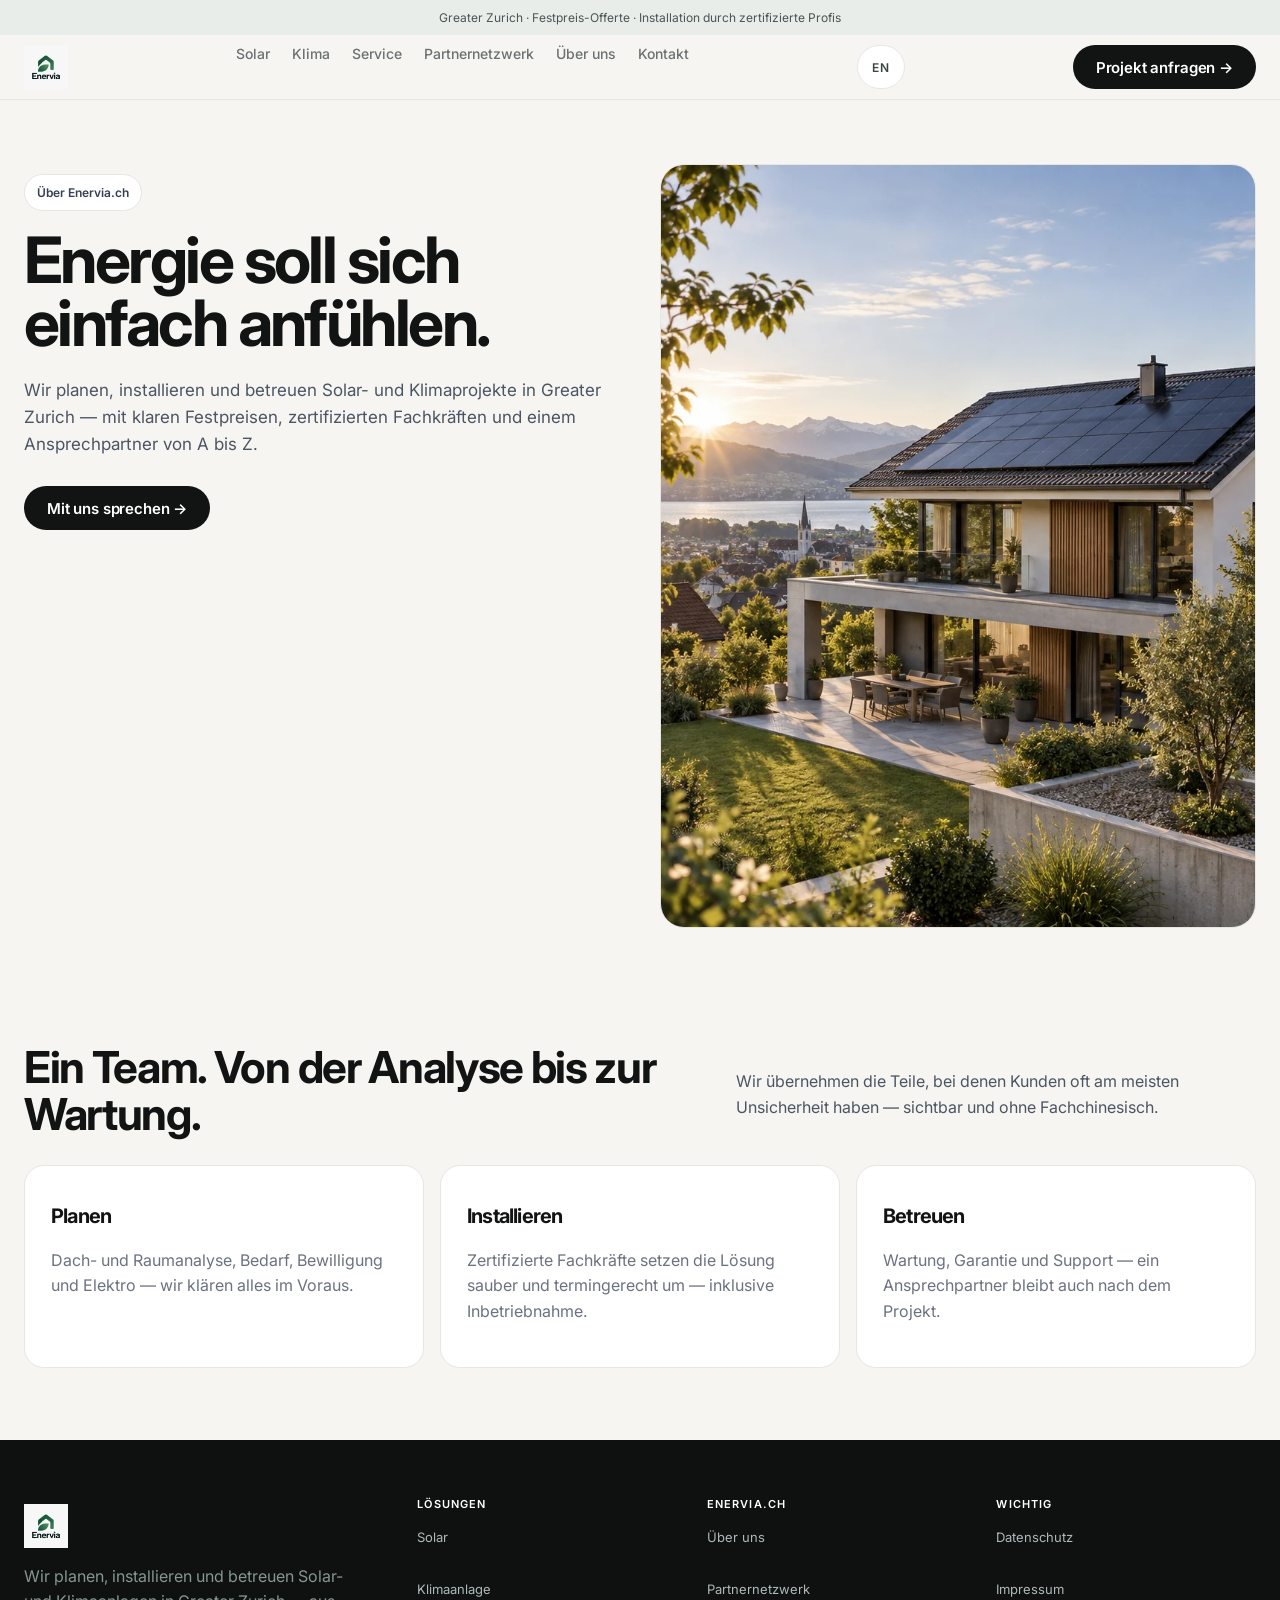
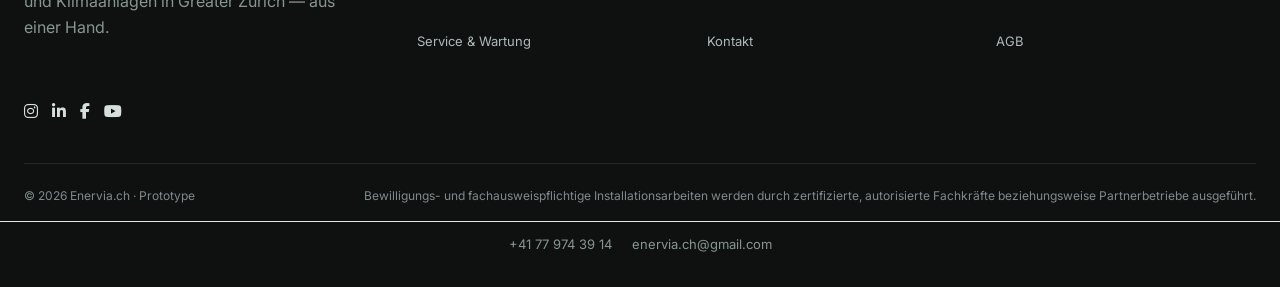
==== commit f3fa3713: "fixed a bug in the top right of home page" ====
--- a/about.html
+++ b/about.html
@@ -1,6 +1,6 @@
 <!doctype html><html lang="de"><head><meta charset="utf-8"><meta name="viewport" content="width=device-width,initial-scale=1"><meta name="description" content="Enervia.ch plant, installiert und betreut Solar- und Klimaanlagen in Greater Zurich." data-i18n-meta="meta.about"><title data-i18n="title.about">Über uns – Enervia.ch</title><link rel="icon" href="assets/logo-mark.jpeg"><meta property="og:title" content="Über uns – Enervia.ch"><meta property="og:description" content="Enervia.ch plant, installiert und betreut Solar- und Klimaanlagen in Greater Zurich."><meta property="og:url" content="https://enervia.ch/about.html"><meta property="og:type" content="website"><meta property="og:image" content="assets/logo.jpeg"><meta name="twitter:card" content="summary_large_image"><meta name="twitter:title" content="Über uns – Enervia.ch"><meta name="twitter:description" content="Enervia.ch plant, installiert und betreut Solar- und Klimaanlagen in Greater Zurich."><meta name="twitter:image" content="assets/logo.jpeg"><link rel="stylesheet" href="https://cdnjs.cloudflare.com/ajax/libs/font-awesome/6.5.1/css/all.min.css"><link rel="stylesheet" href="assets/style.css"><script src="assets/i18n.js"></script></head><body>
 <div class="topbar" data-i18n="topbar">Greater Zurich · Festpreis-Offerte · Installation durch zertifizierte Profis</div>
-<header class="header"><div class="wrap nav"><a class="brand" href="index.html"><img src="assets/logo.jpeg" alt="Enervia.ch"></a><nav class="navlinks"><a href="solar.html" data-i18n="nav.solar">Solar</a><a href="klima.html" data-i18n="nav.klima">Klima</a><a href="service.html" data-i18n="nav.service">Service</a><a href="partner.html" data-i18n="nav.partner">Partnernetzwerk</a><a href="about.html" data-i18n="nav.about">Über uns</a><a href="kontakt.html" data-i18n="nav.contact">Kontakt</a></nav><button class="langToggle" aria-label="Language">EN</button><a class="btn dark" href="kontakt.html" data-i18n="nav.cta">Projekt anfragen →</a><button class="menu" data-i18n-aria="menu.label" aria-label="Menü">☰</button><div class="mobileNav"><a href="solar.html" data-i18n="nav.solar">Solar</a><a href="klima.html" data-i18n="nav.klima">Klima</a><a href="service.html" data-i18n="nav.service">Service</a><a href="partner.html" data-i18n="nav.partner">Partnernetzwerk</a><a href="about.html" data-i18n="nav.about">Über uns</a><a href="kontakt.html"><b data-i18n="nav.cta">Projekt anfragen →</b></a></div></div></header>
+<header class="header"><div class="wrap nav"><a class="brand" href="index.html"><img src="assets/logo.jpeg" alt="Enervia.ch"></a><nav class="navlinks"><a href="solar.html" data-i18n="nav.solar">Solar</a><a href="klima.html" data-i18n="nav.klima">Klima</a><a href="service.html" data-i18n="nav.service">Service</a><a href="partner.html" data-i18n="nav.partner">Partnernetzwerk</a><a href="about.html" data-i18n="nav.about">Über uns</a><a href="kontakt.html" data-i18n="nav.contact">Kontakt</a></nav><button class="langToggle" aria-label="Language">EN</button><a class="btn dark" href="kontakt.html" data-i18n="nav.cta">Projekt anfragen →</a></div></header>
 <main><section class="pageHero"><div class="wrap pageHeroGrid"><div class="pageHeroCopy"><span class="pill" data-i18n="about.pill">Über Enervia.ch</span><h1 data-i18n="about.h1">Energie soll sich einfach anfühlen.</h1><p class="lead" data-i18n="about.lead">Wir planen, installieren und betreuen Solar- und Klimaprojekte in Greater Zurich — mit klaren Festpreisen, zertifizierten Fachkräften und einem Ansprechpartner von A bis Z.</p><div class="heroActions"><a class="btn green" href="kontakt.html" data-i18n="about.cta">Mit uns sprechen →</a></div></div><div class="pageHeroVisual"><img src="assets/hero-solar.webp" alt="Schweizer Haus mit moderner Energielösung" data-i18n-alt="alt.solarHome"></div></div></section><section class="contentSection"><div class="wrap"><div class="sectionHead"><h2 data-i18n="about.sec.h2">Ein Team. Von der Analyse bis zur Wartung.</h2><p data-i18n="about.sec.p">Wir übernehmen die Teile, bei denen Kunden oft am meisten Unsicherheit haben — sichtbar und ohne Fachchinesisch.</p></div><div class="contentGrid3"><div class="infoCard"><h3 data-i18n="about.c1h">Planen</h3><p data-i18n="about.c1p">Dach- und Raumanalyse, Bedarf, Bewilligung und Elektro — wir klären alles im Voraus.</p></div><div class="infoCard"><h3 data-i18n="about.c2h">Installieren</h3><p data-i18n="about.c2p">Zertifizierte Fachkräfte setzen die Lösung sauber und termingerecht um — inklusive Inbetriebnahme.</p></div><div class="infoCard"><h3 data-i18n="about.c3h">Betreuen</h3><p data-i18n="about.c3p">Wartung, Garantie und Support — ein Ansprechpartner bleibt auch nach dem Projekt.</p></div></div></div></section></main>
 <footer><div class="wrap"><div class="footgrid"><div><a class="brand" href="index.html" style="color:#fff"><img src="assets/logo.jpeg" alt="Enervia.ch"></a><p style="color:#85968f;max-width:320px;line-height:1.6" data-i18n="footer.desc">Wir planen, installieren und betreuen Solar- und Klimaanlagen in Greater Zurich — aus einer Hand.</p></div><div><h4 data-i18n="footer.solutions">Lösungen</h4><a href="solar.html" data-i18n="nav.solar">Solar</a><a href="klima.html" data-i18n="footer.klima">Klimaanlage</a><a href="service.html" data-i18n="footer.service">Service & Wartung</a></div><div><h4>Enervia.ch</h4><a href="about.html" data-i18n="nav.about">Über uns</a><a href="partner.html" data-i18n="nav.partner">Partnernetzwerk</a><a href="kontakt.html" data-i18n="footer.contact">Kontakt</a></div><div><h4 data-i18n="footer.legal">Wichtig</h4><a href="#" data-i18n="footer.privacy">Datenschutz</a><a href="#" data-i18n="footer.imprint">Impressum</a><a href="#" data-i18n="footer.terms">AGB</a></div></div><ul style="display:flex;gap:14px;list-style:none;padding:0;margin:16px 0 0"><li><a href="https://www.instagram.com/enervia" aria-label="Instagram" target="_blank" rel="noopener"><i class="fab fa-instagram"></i></a></li><li><a href="https://www.linkedin.com/company/enervia" aria-label="LinkedIn" target="_blank" rel="noopener"><i class="fab fa-linkedin-in"></i></a></li><li><a href="https://www.facebook.com/enervia" aria-label="Facebook" target="_blank" rel="noopener"><i class="fab fa-facebook-f"></i></a></li><li><a href="https://www.youtube.com/@enervia" aria-label="YouTube" target="_blank" rel="noopener"><i class="fab fa-youtube"></i></a></li></ul><div class="footbottom"><div>© 2026 Enervia.ch · Prototype</div><div data-i18n="footer.disclaimer">Bewilligungs- und fachausweispflichtige Installationsarbeiten werden durch zertifizierte, autorisierte Fachkräfte beziehungsweise Partnerbetriebe ausgeführt.</div></div></div><div class="foot-contact" style="text-align:center;padding:12px 0 4px;border-top:1px solid #E8E6E0;margin-top:16px;color:#85968f;font-size:13px"><a href="tel:+41779743914" style="color:#85968f;margin-right:20px;text-decoration:none">+41 77 974 39 14</a><a href="mailto:enervia.ch@gmail.com" style="color:#85968f;text-decoration:none">enervia.ch@gmail.com</a></div></footer>
 <script src="assets/app.js"></script></body></html>
--- a/assets/style.css
+++ b/assets/style.css
@@ -19,7 +19,7 @@
   --radius-pill:999px;
   --shadow:0 16px 40px rgba(18,20,20,.08)}
 *{box-sizing:border-box}html{scroll-behavior:smooth;-webkit-text-size-adjust:100%}body{margin:0;overflow-x:hidden;background:var(--stone);color:var(--ink);font-family:'Inter',system-ui,-apple-system,Segoe UI,sans-serif;line-height:1.6;-webkit-font-smoothing:antialiased;-webkit-text-size-adjust:100%}img{display:block;max-width:100%}a{text-decoration:none;color:inherit}.wrap{width:min(var(--max),calc(100% - 48px));margin:auto}
-.topbar{background:var(--sage-light);color:#4A5555;font-size:12px;padding:8px 0;text-align:center}.header{position:sticky;top:0;z-index:40;background:rgba(246,245,242,.92);backdrop-filter:blur(12px);border-bottom:1px solid var(--border)}.nav{height:64px;display:flex;align-items:center;justify-content:space-between;gap:24px}.brand{font:700 19px/1 'Inter',sans-serif;letter-spacing:-.03em;display:flex;align-items:center;gap:10px}.brand span{color:var(--sage)}.brand img{display:block;height:44px;width:auto;object-fit:contain}.navlinks{display:flex;align-items:center;gap:22px;font:500 14px 'Inter',sans-serif;color:#3d4545;flex-shrink:0}.navlinks a{white-space:nowrap;opacity:.75;transition:opacity .2s ease,transform .2s ease}.navlinks a:hover{opacity:1;color:var(--ink);transform:translateY(-1px)}.btn{display:inline-flex;align-items:center;justify-content:center;gap:10px;min-height:48px;padding:0 22px;border-radius:var(--radius-pill);border:1px solid transparent;font:600 15px 'Inter',sans-serif;letter-spacing:-.01em;cursor:pointer;transition:transform .25s cubic-bezier(.16,1,.3,1),box-shadow .25s ease,background .2s ease,border-color .2s ease}.btn.dark,.btn.green{background:var(--charcoal);color:#fff}.btn.green{background:var(--charcoal)}.btn.dark:hover,.btn.green:hover{background:var(--green-dark)}.btn.ghost{background:#fff;color:var(--charcoal);border:1px solid var(--border)}.btn.ghost:hover{border-color:var(--charcoal)}.btn:hover{transform:translateY(-2px);box-shadow:0 6px 18px rgba(0,0,0,.12)}.menu{display:none;border:1px solid var(--border);background:#fff;width:48px;height:48px;border-radius:12px;font-size:22px;color:var(--charcoal);cursor:pointer}.menu:active{transform:scale(.96)}
+.topbar{background:var(--sage-light);color:#4A5555;font-size:12px;padding:8px 0;text-align:center}.header{position:sticky;top:0;z-index:40;background:rgba(246,245,242,.92);backdrop-filter:blur(12px);border-bottom:1px solid var(--border)}.nav{height:64px;display:flex;align-items:center;justify-content:space-between;gap:24px}.brand{font:700 19px/1 'Inter',sans-serif;letter-spacing:-.03em;display:flex;align-items:center;gap:10px}.brand span{color:var(--sage)}.brand img{display:block;height:44px;width:auto;object-fit:contain}.navlinks{display:flex;align-items:center;gap:22px;font:500 14px 'Inter',sans-serif;color:#3d4545;flex-shrink:0}.navlinks a{white-space:nowrap;opacity:.75;transition:opacity .2s ease,transform .2s ease}.navlinks a:hover{opacity:1;color:var(--ink);transform:translateY(-1px)}.btn{display:inline-flex;align-items:center;justify-content:center;gap:10px;min-height:48px;padding:0 22px;border-radius:var(--radius-pill);border:1px solid transparent;font:600 15px 'Inter',sans-serif;letter-spacing:-.01em;cursor:pointer;transition:transform .25s cubic-bezier(.16,1,.3,1),box-shadow .25s ease,background .2s ease,border-color .2s ease}.btn.dark,.btn.green{background:var(--charcoal);color:#fff}.btn.green{background:var(--charcoal)}.btn.dark:hover,.btn.green:hover{background:var(--green-dark)}.btn.ghost{background:#fff;color:var(--charcoal);border:1px solid var(--border)}.btn.ghost:hover{border-color:var(--charcoal)}.btn:hover{transform:translateY(-2px);box-shadow:0 6px 18px rgba(0,0,0,.12)}
 .hero{padding:56px 0 44px}.heroShell{display:grid;grid-template-columns:1.05fr .95fr;gap:48px;align-items:center}.heroCopy{border-radius:0;background:transparent;padding:0;display:flex;flex-direction:column;justify-content:center;position:relative;overflow:hidden}.heroCopy:after{content:none}.kicker{font:600 11px/1 'Inter',sans-serif;letter-spacing:.14em;text-transform:uppercase;color:var(--muted);display:flex;align-items:center;gap:10px}.kicker::before{content:"";width:28px;height:1px;background:var(--sage)}h1,h2,h3{font-family:'Inter',sans-serif;letter-spacing:-.04em;margin:0}h1{font-size:clamp(46px,5.2vw,72px);line-height:.98;max-width:760px;margin-top:18px;letter-spacing:-.04em}.lead{font-size:17px;line-height:1.6;color:#4B5563;max-width:600px;margin:22px 0 0}.heroActions{display:flex;gap:10px;flex-wrap:wrap;margin-top:28px}.microTrust{display:flex;gap:10px;flex-wrap:wrap;margin-top:26px;color:#4A5555;font-size:13px}.microTrust span{background:#fff;border:1px solid var(--border);border-radius:var(--radius-pill);padding:8px 12px;display:inline-flex;align-items:center;gap:7px}.microTrust span:before{content:'✓';color:var(--charcoal);font-weight:700}.heroVisual{border-radius:24px;background:var(--stone-2);border:1px solid var(--border);overflow:hidden;position:relative;aspect-ratio:4/3;box-shadow:var(--shadow)}.heroVisual img{width:100%;height:100%;object-fit:cover}.floating{position:absolute;left:16px;right:16px;bottom:16px;display:grid;grid-template-columns:1fr 1fr;gap:10px}.floatCard{background:rgba(255,255,255,.94);backdrop-filter:blur(12px);border:1px solid var(--border);box-shadow:0 12px 32px rgba(0,0,0,.08);padding:14px 16px;border-radius:16px}.floatCard strong{font-family:'Inter',sans-serif;font-weight:700;display:block;font-size:16px;letter-spacing:-.02em}.floatCard small{color:var(--muted);font-size:13px}.floatCard.solar{background:rgba(255,255,255,.94);color:var(--charcoal)}.floatCard.solar small{color:var(--muted)}
 
 /* ── Compact hero (KlimaPro-style) ── */
@@ -50,7 +50,7 @@
 .cta{padding:0 0 88px}.ctaBox{border-radius:24px;background:var(--charcoal);color:#fff;padding:56px;display:flex;align-items:center;justify-content:space-between;gap:30px;overflow:hidden;position:relative}.ctaBox:after{content:'';position:absolute;width:320px;height:320px;border-radius:50%;border:70px solid rgba(255,255,255,.05);right:-100px;top:-130px}.ctaBox h2{font-size:clamp(28px,3.4vw,40px);max-width:700px;color:#fff}.ctaBox p{color:#d7dcdc;max-width:700px}.ctaBox .btn{background:#fff;color:var(--charcoal);position:relative;z-index:1}.ctaBox .btn:hover{transform:translateY(-2px) scale(1.02);box-shadow:0 8px 28px rgba(255,255,255,.15)}
 .pageHero{padding:64px 0 44px}.pageHeroGrid{display:grid;grid-template-columns:1fr 1fr;gap:40px;align-items:stretch}.pageHeroCopy{padding:10px 8px 10px 0}.pageHero h1{font-size:clamp(44px,5vw,64px)}.pageHeroVisual{min-height:480px;border-radius:24px;overflow:hidden;border:1px solid var(--border)}.pageHeroVisual img{width:100%;height:100%;object-fit:cover}.pill{display:inline-flex;padding:8px 12px;border-radius:var(--radius-pill);background:#fff;border:1px solid var(--border);color:#374151;font-size:12px;font-weight:600}.contentSection{padding:72px 0}.contentGrid3{display:grid;grid-template-columns:repeat(3,1fr);gap:16px}.infoCard{background:#fff;border:1px solid var(--border);border-radius:20px;padding:26px}.infoCard .kicker{margin-bottom:10px;color:var(--sage)}.infoCard h3{font-size:20px;margin:8px 0}.infoCard p{color:var(--muted);line-height:1.6}.quoteForm{display:grid;grid-template-columns:1fr 1fr;gap:16px;background:#fff;border:1px solid var(--border);border-radius:20px;padding:32px}.field{display:grid;gap:7px}.field.full{grid-column:1/-1}.field label{font-size:11px;font-weight:600;letter-spacing:.06em;text-transform:uppercase;color:#374151}.field input,.field select,.field textarea{width:100%;border:1px solid var(--border);border-radius:12px;padding:13px 15px;background:#fff;font:500 14px 'Inter',sans-serif;outline:none;transition:border-color .3s ease,box-shadow .3s ease}.field input:focus,.field select:focus,.field textarea:focus{border-color:var(--charcoal);box-shadow:0 0 0 3px rgba(18,20,20,.08)}.field textarea{min-height:120px;resize:vertical}.notice{font-size:12px;color:var(--muted);line-height:1.5}
 footer{background:#0f1111;color:#d5dfdb;padding:56px 0 28px}.footgrid{display:grid;grid-template-columns:1.4fr repeat(3,1fr);gap:30px}.footgrid h4{font-size:11px;font-weight:600;letter-spacing:.1em;text-transform:uppercase;margin:0 0 14px;color:#fff}.footgrid a{display:block;color:#aeb9b9;font-size:13px;margin:8px 0;transition:color .2s ease,transform .2s ease}.footgrid a:hover{color:#fff;transform:translateX(2px)}.footbottom{display:flex;justify-content:space-between;border-top:1px solid #222626;margin-top:38px;padding-top:22px;color:#7f8b8b;font-size:12px}.footgrid ul{display:flex;gap:14px;list-style:none;padding:0;margin:16px 0 0}.footgrid ul li a{display:inline-flex;align-items:center;justify-content:center;width:36px;height:36px;border-radius:50%;background:rgba(255,255,255,.08);color:#aeb9b9;font-size:14px;transition:background .2s ease,color .2s ease,transform .2s ease}.footgrid ul li a:hover{background:var(--sage);color:#fff;transform:translateY(-2px)}
-@media(max-width:980px){.navlinks{display:none}.menu{display:flex}.nav .btn.dark{display:none}.mobileNav{display:none;position:absolute;top:64px;left:0;right:0;background:#fff;border-bottom:1px solid var(--border);padding:20px}.mobileNav.open{display:grid;gap:16px}.heroShell,.proofGrid,.pageHeroGrid{grid-template-columns:1fr}.heroCopy{padding:0}.heroVisual{min-height:420px;aspect-ratio:auto}.steps{grid-template-columns:1fr 1fr}.footgrid{grid-template-columns:1fr 1fr}}
+@media(max-width:980px){.navlinks{display:none}.nav .btn.dark{display:none}.heroShell,.proofGrid,.pageHeroGrid{grid-template-columns:1fr}.heroCopy{padding:0}.heroVisual{min-height:420px;aspect-ratio:auto}.steps{grid-template-columns:1fr 1fr}.footgrid{grid-template-columns:1fr 1fr}}
 @media(max-width:680px){.wrap{width:min(var(--max),calc(100% - 24px))}.topbar{font-size:11px}.hero{padding-top:32px}.heroShell{min-height:0}.heroCopy{padding:0;border-radius:0}.heroVisual{min-height:340px;border-radius:20px}.floating{grid-template-columns:1fr}.floating .floatCard:nth-child(2){display:none}h1{font-size:42px}.lead{font-size:16px}.serviceGrid,.steps,.contentGrid3,.quoteForm{grid-template-columns:1fr}.serviceCard{min-height:0;border-radius:18px}.serviceCard img{aspect-ratio:16/11}.sectionHead{display:block}.sectionHead p{margin-top:14px}.value,.proof,.contentSection{padding:58px 0}.proofCopy{padding:30px}.proofCopy h2,.ctaBox h2{font-size:32px}.ctaBox{padding:36px 26px;display:block}.ctaBox .btn{margin-top:16px}.pageHero{padding-top:38px}.pageHeroCopy{padding:20px 0}.pageHeroVisual{min-height:300px}.field.full{grid-column:auto}.footgrid{grid-template-columns:1fr}.footbottom{display:block}.footbottom div+div{margin-top:8px}}
 
 /* ── Language toggle ── */
@@ -84,7 +84,17 @@
   .ctaBox{padding:64px 64px}
 }
 /* ── Touch targets ── */
-.navlinks a,.langToggle,.chip,.btn,.estNav .back,.footgrid a,.menu{min-height:44px}
+.navlinks a,.langToggle,.chip,.btn,.estNav .back,.footgrid a{min-height:44px}
+/* ── Kontakt rhythm ── */
+.emailcta,.docs{max-width:760px;margin-left:auto;margin-right:auto}
+.estNav{justify-content:flex-start;flex-wrap:wrap}
+.estNav .back{margin-right:auto}
+.docsGrid{display:grid;grid-template-columns:1fr 1fr;gap:14px;font-size:14px}
+.docsGrid>div{border:1px dashed var(--border);border-radius:14px;padding:14px;background:#fff}
+.docsGrid label{font-weight:600;font-size:14px}
+.docsGrid input[type=file]{margin:8px 0 6px;width:100%;font-size:13px}
+.docsGrid .docNote{font-size:12px;color:var(--muted)}
+@media(max-width:680px){.docsGrid{grid-template-columns:1fr}}
 
 /* ── Estimate wizard (KlimaPro-style) ── */
 .estimate{background:#fff;border:1px solid var(--border);border-radius:20px;padding:28px;max-width:760px;margin:0 auto}
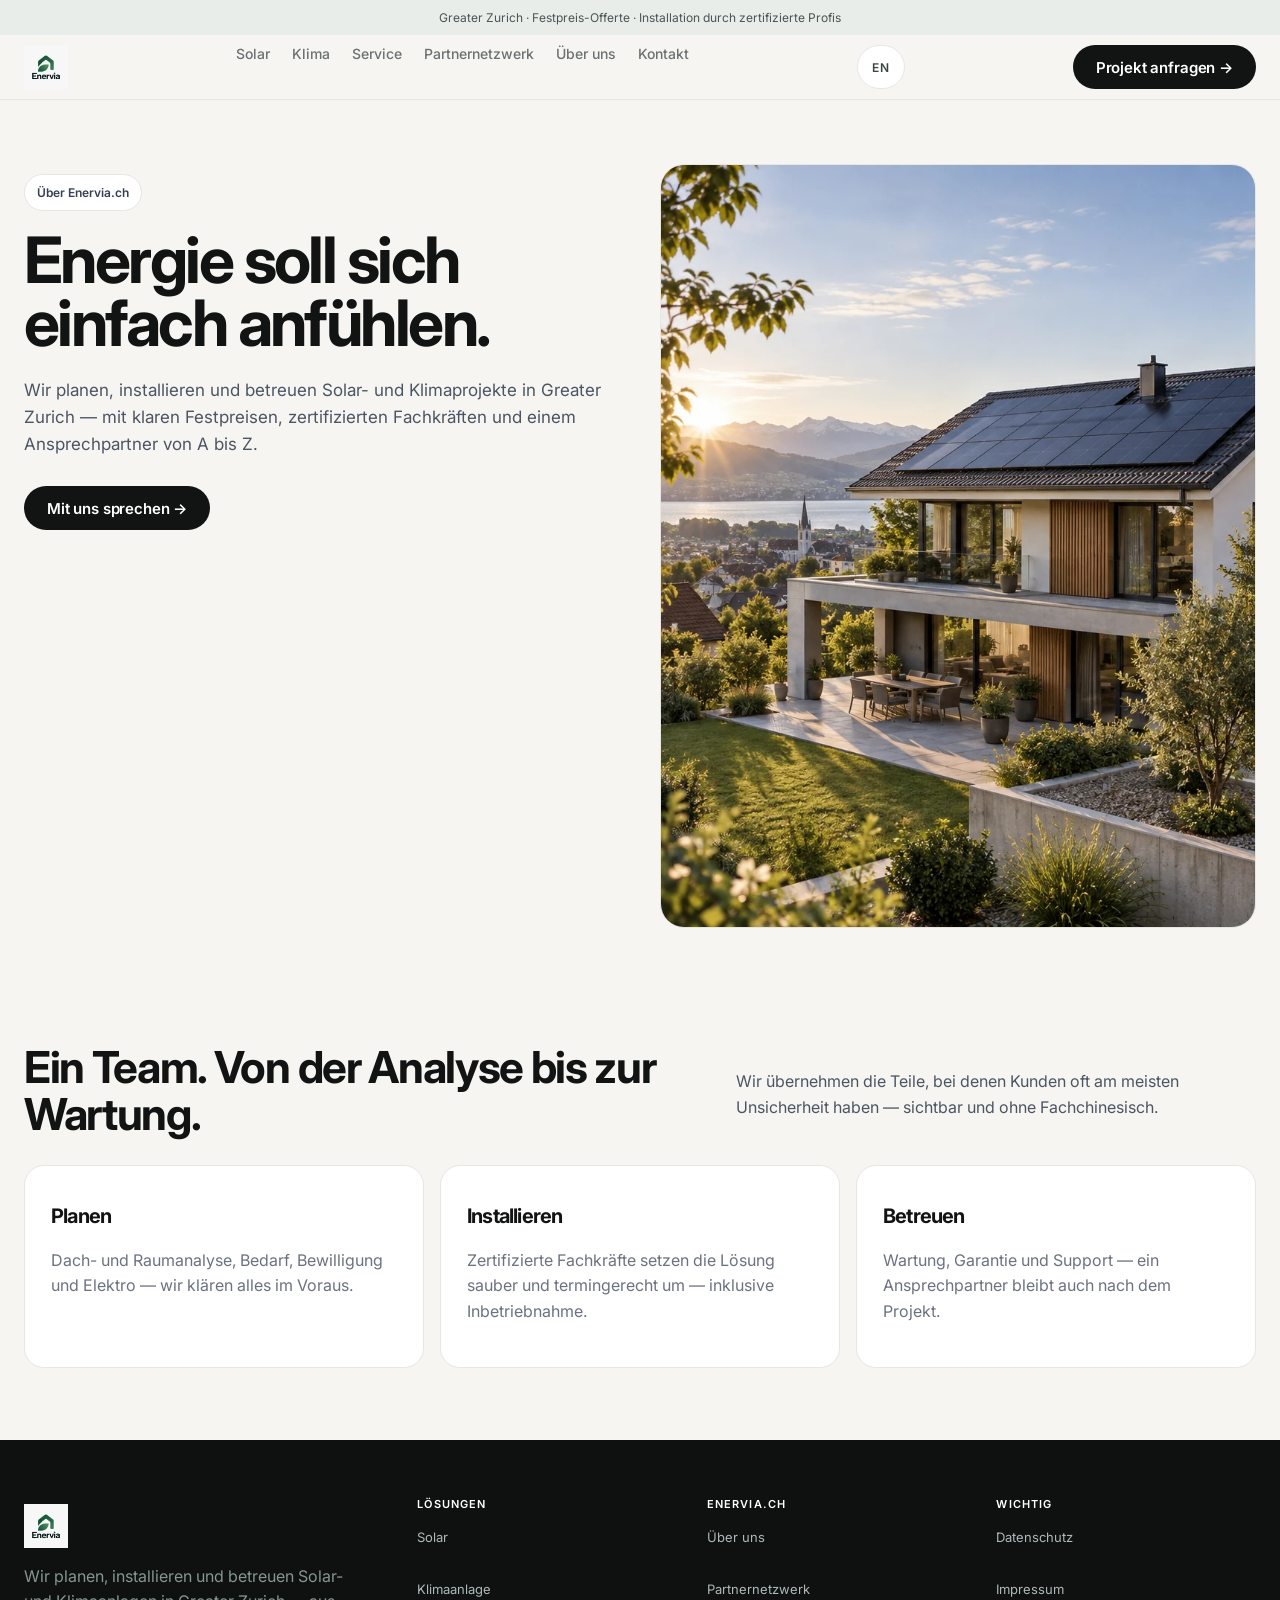
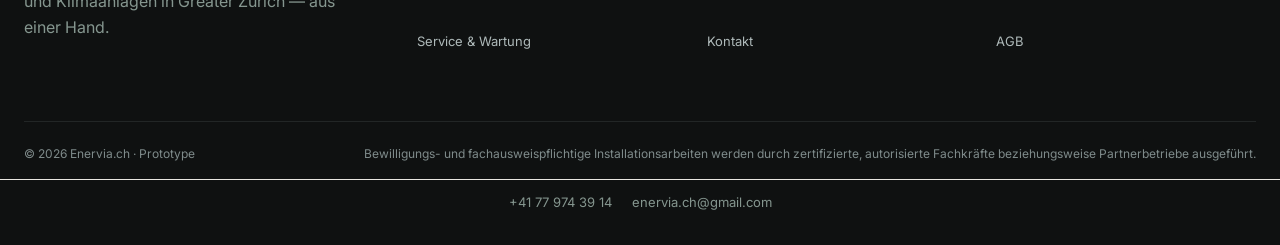
==== commit 9875cad9: "removes social media links" ====
--- a/about.html
+++ b/about.html
@@ -2,5 +2,5 @@
 <div class="topbar" data-i18n="topbar">Greater Zurich · Festpreis-Offerte · Installation durch zertifizierte Profis</div>
 <header class="header"><div class="wrap nav"><a class="brand" href="index.html"><img src="assets/logo.jpeg" alt="Enervia.ch"></a><nav class="navlinks"><a href="solar.html" data-i18n="nav.solar">Solar</a><a href="klima.html" data-i18n="nav.klima">Klima</a><a href="service.html" data-i18n="nav.service">Service</a><a href="partner.html" data-i18n="nav.partner">Partnernetzwerk</a><a href="about.html" data-i18n="nav.about">Über uns</a><a href="kontakt.html" data-i18n="nav.contact">Kontakt</a></nav><button class="langToggle" aria-label="Language">EN</button><a class="btn dark" href="kontakt.html" data-i18n="nav.cta">Projekt anfragen →</a></div></header>
 <main><section class="pageHero"><div class="wrap pageHeroGrid"><div class="pageHeroCopy"><span class="pill" data-i18n="about.pill">Über Enervia.ch</span><h1 data-i18n="about.h1">Energie soll sich einfach anfühlen.</h1><p class="lead" data-i18n="about.lead">Wir planen, installieren und betreuen Solar- und Klimaprojekte in Greater Zurich — mit klaren Festpreisen, zertifizierten Fachkräften und einem Ansprechpartner von A bis Z.</p><div class="heroActions"><a class="btn green" href="kontakt.html" data-i18n="about.cta">Mit uns sprechen →</a></div></div><div class="pageHeroVisual"><img src="assets/hero-solar.webp" alt="Schweizer Haus mit moderner Energielösung" data-i18n-alt="alt.solarHome"></div></div></section><section class="contentSection"><div class="wrap"><div class="sectionHead"><h2 data-i18n="about.sec.h2">Ein Team. Von der Analyse bis zur Wartung.</h2><p data-i18n="about.sec.p">Wir übernehmen die Teile, bei denen Kunden oft am meisten Unsicherheit haben — sichtbar und ohne Fachchinesisch.</p></div><div class="contentGrid3"><div class="infoCard"><h3 data-i18n="about.c1h">Planen</h3><p data-i18n="about.c1p">Dach- und Raumanalyse, Bedarf, Bewilligung und Elektro — wir klären alles im Voraus.</p></div><div class="infoCard"><h3 data-i18n="about.c2h">Installieren</h3><p data-i18n="about.c2p">Zertifizierte Fachkräfte setzen die Lösung sauber und termingerecht um — inklusive Inbetriebnahme.</p></div><div class="infoCard"><h3 data-i18n="about.c3h">Betreuen</h3><p data-i18n="about.c3p">Wartung, Garantie und Support — ein Ansprechpartner bleibt auch nach dem Projekt.</p></div></div></div></section></main>
-<footer><div class="wrap"><div class="footgrid"><div><a class="brand" href="index.html" style="color:#fff"><img src="assets/logo.jpeg" alt="Enervia.ch"></a><p style="color:#85968f;max-width:320px;line-height:1.6" data-i18n="footer.desc">Wir planen, installieren und betreuen Solar- und Klimaanlagen in Greater Zurich — aus einer Hand.</p></div><div><h4 data-i18n="footer.solutions">Lösungen</h4><a href="solar.html" data-i18n="nav.solar">Solar</a><a href="klima.html" data-i18n="footer.klima">Klimaanlage</a><a href="service.html" data-i18n="footer.service">Service & Wartung</a></div><div><h4>Enervia.ch</h4><a href="about.html" data-i18n="nav.about">Über uns</a><a href="partner.html" data-i18n="nav.partner">Partnernetzwerk</a><a href="kontakt.html" data-i18n="footer.contact">Kontakt</a></div><div><h4 data-i18n="footer.legal">Wichtig</h4><a href="#" data-i18n="footer.privacy">Datenschutz</a><a href="#" data-i18n="footer.imprint">Impressum</a><a href="#" data-i18n="footer.terms">AGB</a></div></div><ul style="display:flex;gap:14px;list-style:none;padding:0;margin:16px 0 0"><li><a href="https://www.instagram.com/enervia" aria-label="Instagram" target="_blank" rel="noopener"><i class="fab fa-instagram"></i></a></li><li><a href="https://www.linkedin.com/company/enervia" aria-label="LinkedIn" target="_blank" rel="noopener"><i class="fab fa-linkedin-in"></i></a></li><li><a href="https://www.facebook.com/enervia" aria-label="Facebook" target="_blank" rel="noopener"><i class="fab fa-facebook-f"></i></a></li><li><a href="https://www.youtube.com/@enervia" aria-label="YouTube" target="_blank" rel="noopener"><i class="fab fa-youtube"></i></a></li></ul><div class="footbottom"><div>© 2026 Enervia.ch · Prototype</div><div data-i18n="footer.disclaimer">Bewilligungs- und fachausweispflichtige Installationsarbeiten werden durch zertifizierte, autorisierte Fachkräfte beziehungsweise Partnerbetriebe ausgeführt.</div></div></div><div class="foot-contact" style="text-align:center;padding:12px 0 4px;border-top:1px solid #E8E6E0;margin-top:16px;color:#85968f;font-size:13px"><a href="tel:+41779743914" style="color:#85968f;margin-right:20px;text-decoration:none">+41 77 974 39 14</a><a href="mailto:enervia.ch@gmail.com" style="color:#85968f;text-decoration:none">enervia.ch@gmail.com</a></div></footer>
+<footer><div class="wrap"><div class="footgrid"><div><a class="brand" href="index.html" style="color:#fff"><img src="assets/logo.jpeg" alt="Enervia.ch"></a><p style="color:#85968f;max-width:320px;line-height:1.6" data-i18n="footer.desc">Wir planen, installieren und betreuen Solar- und Klimaanlagen in Greater Zurich — aus einer Hand.</p></div><div><h4 data-i18n="footer.solutions">Lösungen</h4><a href="solar.html" data-i18n="nav.solar">Solar</a><a href="klima.html" data-i18n="footer.klima">Klimaanlage</a><a href="service.html" data-i18n="footer.service">Service & Wartung</a></div><div><h4>Enervia.ch</h4><a href="about.html" data-i18n="nav.about">Über uns</a><a href="partner.html" data-i18n="nav.partner">Partnernetzwerk</a><a href="kontakt.html" data-i18n="footer.contact">Kontakt</a></div><div><h4 data-i18n="footer.legal">Wichtig</h4><a href="#" data-i18n="footer.privacy">Datenschutz</a><a href="#" data-i18n="footer.imprint">Impressum</a><a href="#" data-i18n="footer.terms">AGB</a></div></div><div class="footbottom"><div>© 2026 Enervia.ch · Prototype</div><div data-i18n="footer.disclaimer">Bewilligungs- und fachausweispflichtige Installationsarbeiten werden durch zertifizierte, autorisierte Fachkräfte beziehungsweise Partnerbetriebe ausgeführt.</div></div></div><div class="foot-contact" style="text-align:center;padding:12px 0 4px;border-top:1px solid #E8E6E0;margin-top:16px;color:#85968f;font-size:13px"><a href="tel:+41779743914" style="color:#85968f;margin-right:20px;text-decoration:none">+41 77 974 39 14</a><a href="mailto:enervia.ch@gmail.com" style="color:#85968f;text-decoration:none">enervia.ch@gmail.com</a></div></footer>
 <script src="assets/app.js"></script></body></html>
--- a/assets/style.css
+++ b/assets/style.css
@@ -97,42 +97,49 @@
 @media(max-width:680px){.docsGrid{grid-template-columns:1fr}}
 
 /* ── Estimate wizard (KlimaPro-style) ── */
-.estimate{background:#fff;border:1px solid var(--border);border-radius:20px;padding:28px;max-width:760px;margin:0 auto}
-.estHead{display:flex;justify-content:space-between;align-items:center;gap:14px}
-.estTitle{font:700 15px 'Inter',sans-serif;letter-spacing:-.01em}
-.estCount{font-size:12px;color:var(--muted);white-space:nowrap}
-.estDots{display:flex;gap:6px;margin:12px 0 4px}
-.estDots i{height:4px;flex:1;border-radius:999px;background:var(--border);transition:background .3s ease}
-.estDots i.on{background:var(--sage)}
-.estStep{display:none}
-.estStep.on{display:block;animation:estIn .35s ease}
-@keyframes estIn{from{opacity:0;transform:translateX(14px)}to{opacity:1;transform:none}}
-.estStep h3{font-size:22px;letter-spacing:-.02em}
-.estErr{color:#b45309;font-size:13px;margin:10px 0 0;min-height:1em}
-.estLabel{font-size:11px;font-weight:600;letter-spacing:.06em;text-transform:uppercase;color:#374151;margin:16px 0 8px}
-.estLabel:first-of-type{margin-top:8px}
-.chips{display:flex;flex-wrap:wrap;gap:8px}
-.chip{appearance:none;border:1px solid var(--border);background:#fff;border-radius:999px;padding:9px 15px;font:500 13px 'Inter',sans-serif;color:#3d4545;cursor:pointer;transition:all .2s ease}
-.chip:hover{border-color:var(--sage)}
-.chip.on{background:var(--charcoal);color:#fff;border-color:var(--charcoal)}
-.estGrid{display:grid;grid-template-columns:1fr 1fr;gap:0 16px}
-.estNote{font-size:12px;color:var(--muted);margin-top:8px;line-height:1.5}
-.estRange{margin:14px 0 0;border-radius:16px;background:var(--sage-light);padding:16px 18px;display:flex;flex-wrap:wrap;align-items:center;justify-content:space-between;gap:10px}
-.estRange small{display:block;font-size:11px;color:#57615d;text-transform:uppercase;letter-spacing:.06em;font-weight:600;margin-bottom:2px}
-.estRange b{font-size:26px;font-weight:700;letter-spacing:-.03em}
-.estRange em{font-style:normal;font-size:12px;color:var(--muted);max-width:300px}
-.estNav{display:flex;justify-content:space-between;align-items:center;gap:12px;margin-top:22px}
-.estNav .btn{min-height:44px;padding:0 18px}
-.estNav .back{color:var(--muted);font-size:13px;background:none;border:none;cursor:pointer;padding:8px 4px;transition:color .2s ease}
-.estNav .back:hover{color:var(--charcoal)}
-.uploadChips{display:grid;grid-template-columns:repeat(2,1fr);gap:8px}
-.uploadChips .chip{border-radius:14px;min-height:52px;font-size:14px;border-style:dashed;display:flex;align-items:center;justify-content:center}
-.uploadChips .chip.on{background:var(--sage-light);color:var(--charcoal);border-color:var(--sage);border-style:solid}
-.consent{display:flex;gap:10px;align-items:flex-start;font-size:13px;color:#4B5563;line-height:1.5;margin-top:14px;cursor:pointer}
-.consent input{margin-top:3px;accent-color:var(--charcoal)}
-.estRangePlace{display:none}
-.estInput{width:100%;border:1px solid var(--border);border-radius:12px;padding:13px 15px;background:#fff;font:500 14px 'Inter',sans-serif;outline:none;transition:border-color .3s ease,box-shadow .3s ease}
-.estInput:focus{border-color:var(--charcoal);box-shadow:0 0 0 3px rgba(18,20,20,.08)}
-.estStep .estInput{margin-top:8px}
-.estGrid .field{margin-top:8px}
-@media(max-width:680px){.estGrid{grid-template-columns:1fr}.estimate{padding:20px}.uploadChips{grid-template-columns:1fr 1fr}}+.estimate{background:#fff;border:1px solid var(--border);border-radius:20px;padding:40px;max-width:760px;margin:0 auto;min-height:520px;position:relative;overflow:hidden}
+  .estimate::before{content:'';position:absolute;top:0;left:0;right:0;height:4px;background:linear-gradient(90deg,var(--sage),var(--charcoal));opacity:.6}
+  .estHead{display:flex;justify-content:space-between;align-items:center;gap:14px}
+  .estTitle{font:700 17px 'Inter',sans-serif;letter-spacing:-.01em}
+  .estCount{font-size:13px;color:var(--muted);white-space:nowrap}
+  .estDots{display:flex;gap:8px;margin:16px 0 6px}
+  .estDots i{height:6px;flex:1;border-radius:999px;background:var(--border);transition:all .3s ease}
+  .estDots i.on{background:var(--sage);flex:1.5;opacity:1}
+  .estStep{display:none}
+  .estStep.on{display:block;animation:estIn .4s ease}
+  @keyframes estIn{from{opacity:0;transform:translateY(12px)}to{opacity:1;transform:none}}
+  @keyframes chipPop{0%{transform:scale(1)}40%{transform:scale(.94)}100%{transform:scale(1)}}
+  .estStep h3{font-size:26px;letter-spacing:-.02em;margin-bottom:6px;display:flex;align-items:center;gap:12px;color:var(--ink)}
+  .estStep h3 i{color:var(--sage);font-size:22px;width:28px;text-align:center}
+  .estErr{color:#b45309;font-size:14px;margin:12px 0 0;min-height:1em}
+  .estLabel{font-size:13px;font-weight:600;letter-spacing:.06em;text-transform:uppercase;color:#374151;margin:24px 0 10px;display:flex;align-items:center;gap:8px}
+  .estLabel:first-of-type{margin-top:10px}
+  .chips{display:flex;flex-wrap:wrap;gap:12px}
+  .chip{appearance:none;border:1px solid var(--border);background:#fff;border-radius:14px;padding:13px 20px;font:500 15px 'Inter',sans-serif;color:#3d4545;cursor:pointer;transition:all .25s cubic-bezier(.16,1,.3,1);min-height:52px;user-select:none;-webkit-user-select:none;display:inline-flex;align-items:center;gap:8px;position:relative;overflow:hidden}
+  .chip i{font-size:16px;transition:transform .25s ease,color .25s ease}
+  .chip:hover{border-color:var(--sage);transform:translateY(-2px);box-shadow:0 4px 12px rgba(0,0,0,.06)}
+  .chip:hover i{transform:scale(1.15);color:var(--sage)}
+  .chip:active{transform:scale(.96)}
+  .chip.on{background:var(--charcoal);color:#fff;border-color:var(--charcoal);animation:chipPop .35s ease}
+  .chip.on i{color:#fff}
+  .estGrid{display:grid;grid-template-columns:1fr 1fr;gap:0 16px}
+  .estNote{font-size:14px;color:var(--muted);margin-top:10px;line-height:1.5}
+  .estRange{margin:16px 0 0;border-radius:16px;background:var(--sage-light);padding:20px 22px;display:flex;flex-wrap:wrap;align-items:center;justify-content:space-between;gap:10px}
+  .estRange small{display:block;font-size:12px;color:#57615d;text-transform:uppercase;letter-spacing:.06em;font-weight:600;margin-bottom:2px}
+  .estRange b{font-size:28px;font-weight:700;letter-spacing:-.03em}
+  .estRange em{font-style:normal;font-size:13px;color:var(--muted);max-width:300px}
+  .estNav{display:flex;justify-content:space-between;align-items:center;gap:12px;margin-top:30px}
+  .estNav .btn{min-height:48px;padding:0 22px}
+  .estNav .back{color:var(--muted);font-size:14px;background:none;border:none;cursor:pointer;padding:10px 6px;transition:color .2s ease;min-height:44px}
+  .estNav .back:hover{color:var(--charcoal)}
+  .uploadChips{display:grid;grid-template-columns:repeat(2,1fr);gap:10px}
+  .uploadChips .chip{border-radius:14px;min-height:56px;font-size:15px;border-style:dashed;display:flex;align-items:center;justify-content:center}
+  .uploadChips .chip.on{background:var(--sage-light);color:var(--charcoal);border-color:var(--sage);border-style:solid}
+  .consent{display:flex;gap:10px;align-items:flex-start;font-size:14px;color:#4B5563;line-height:1.5;margin-top:18px;cursor:pointer;min-height:44px}
+  .consent input{margin-top:3px;accent-color:var(--charcoal)}
+  .estRangePlace{display:none}
+  .estInput{width:100%;border:1px solid var(--border);border-radius:12px;padding:16px 18px;background:#fff;font:500 16px 'Inter',sans-serif;outline:none;transition:border-color .3s ease,box-shadow .3s ease;min-height:48px}
+  .estInput:focus{border-color:var(--charcoal);box-shadow:0 0 0 3px rgba(18,20,20,.08)}
+  .estStep .estInput{margin-top:10px}
+  .estGrid .field{margin-top:10px}
+  @media(max-width:680px){.estGrid{grid-template-columns:1fr}.estimate{padding:24px}.uploadChips{grid-template-columns:1fr 1fr}}
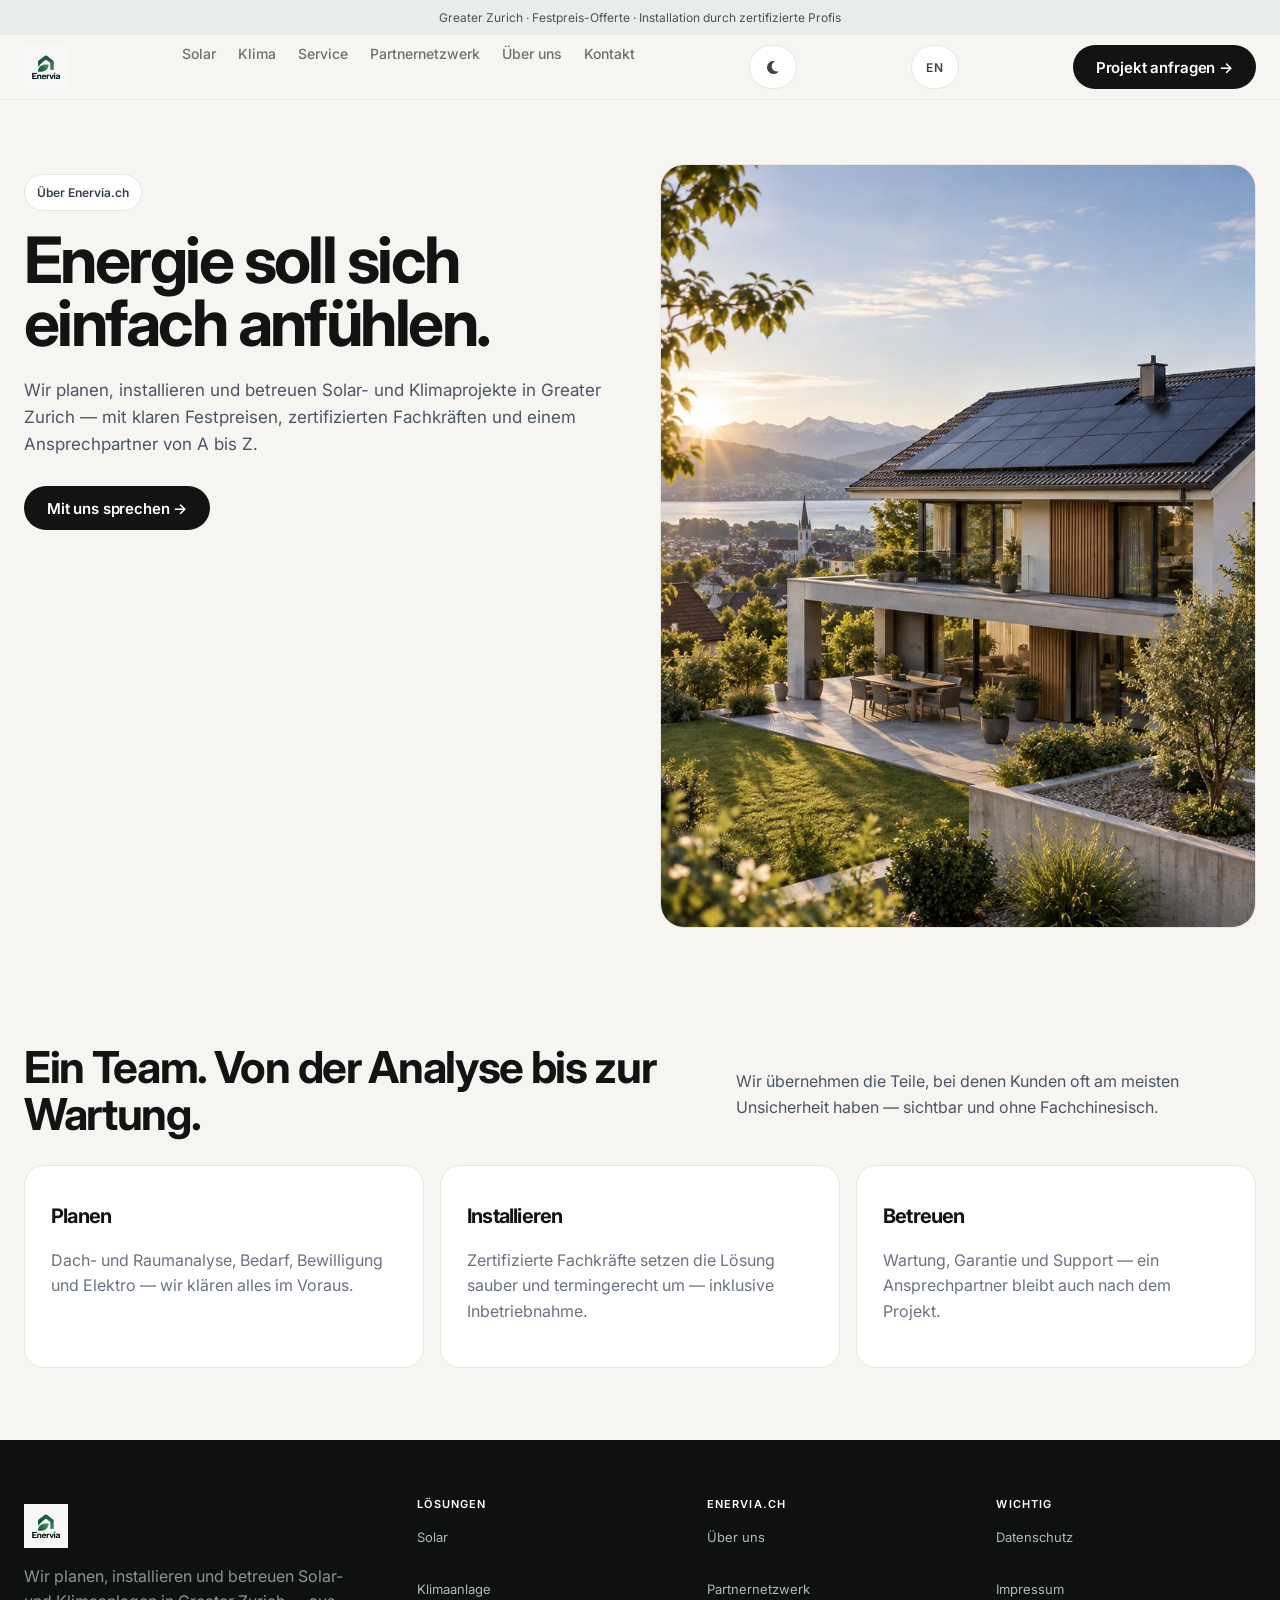
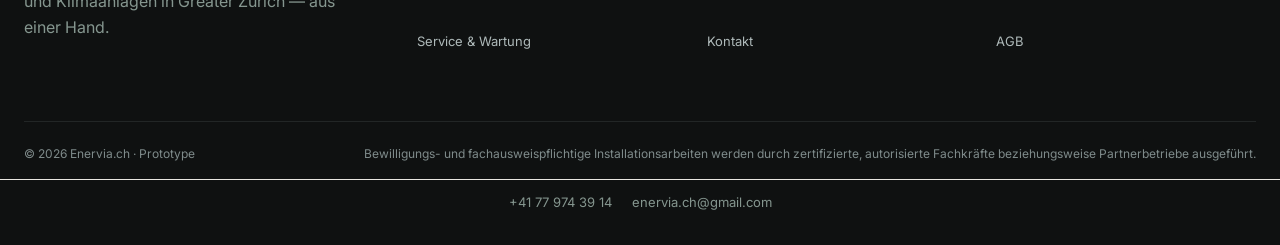
==== commit 33fb07a3: "added dark theme" ====
--- a/about.html
+++ b/about.html
@@ -1,6 +1,6 @@
-<!doctype html><html lang="de"><head><meta charset="utf-8"><meta name="viewport" content="width=device-width,initial-scale=1"><meta name="description" content="Enervia.ch plant, installiert und betreut Solar- und Klimaanlagen in Greater Zurich." data-i18n-meta="meta.about"><title data-i18n="title.about">Über uns – Enervia.ch</title><link rel="icon" href="assets/logo-mark.jpeg"><meta property="og:title" content="Über uns – Enervia.ch"><meta property="og:description" content="Enervia.ch plant, installiert und betreut Solar- und Klimaanlagen in Greater Zurich."><meta property="og:url" content="https://enervia.ch/about.html"><meta property="og:type" content="website"><meta property="og:image" content="assets/logo.jpeg"><meta name="twitter:card" content="summary_large_image"><meta name="twitter:title" content="Über uns – Enervia.ch"><meta name="twitter:description" content="Enervia.ch plant, installiert und betreut Solar- und Klimaanlagen in Greater Zurich."><meta name="twitter:image" content="assets/logo.jpeg"><link rel="stylesheet" href="https://cdnjs.cloudflare.com/ajax/libs/font-awesome/6.5.1/css/all.min.css"><link rel="stylesheet" href="assets/style.css"><script src="assets/i18n.js"></script></head><body>
+<!doctype html><html lang="de"><head><meta charset="utf-8"><meta name="viewport" content="width=device-width,initial-scale=1"><meta name="description" content="Enervia.ch plant, installiert und betreut Solar- und Klimaanlagen in Greater Zurich." data-i18n-meta="meta.about"><title data-i18n="title.about">Über uns – Enervia.ch</title><link rel="icon" href="assets/logo-mark.jpeg"><meta property="og:title" content="Über uns – Enervia.ch"><meta property="og:description" content="Enervia.ch plant, installiert und betreut Solar- und Klimaanlagen in Greater Zurich."><meta property="og:url" content="https://enervia.ch/about.html"><meta property="og:type" content="website"><meta property="og:image" content="assets/logo.jpeg"><meta name="twitter:card" content="summary_large_image"><meta name="twitter:title" content="Über uns – Enervia.ch"><meta name="twitter:description" content="Enervia.ch plant, installiert und betreut Solar- und Klimaanlagen in Greater Zurich."><meta name="twitter:image" content="assets/logo.jpeg"><link rel="stylesheet" href="https://cdnjs.cloudflare.com/ajax/libs/font-awesome/6.5.1/css/all.min.css"><link rel="stylesheet" href="assets/style.css"><script src="assets/i18n.js"></script><script>(function(){try{if(localStorage.getItem('enervia-theme')==='dark'){document.documentElement.classList.add('dark')}}catch(e){}})();</script></head><body>
 <div class="topbar" data-i18n="topbar">Greater Zurich · Festpreis-Offerte · Installation durch zertifizierte Profis</div>
-<header class="header"><div class="wrap nav"><a class="brand" href="index.html"><img src="assets/logo.jpeg" alt="Enervia.ch"></a><nav class="navlinks"><a href="solar.html" data-i18n="nav.solar">Solar</a><a href="klima.html" data-i18n="nav.klima">Klima</a><a href="service.html" data-i18n="nav.service">Service</a><a href="partner.html" data-i18n="nav.partner">Partnernetzwerk</a><a href="about.html" data-i18n="nav.about">Über uns</a><a href="kontakt.html" data-i18n="nav.contact">Kontakt</a></nav><button class="langToggle" aria-label="Language">EN</button><a class="btn dark" href="kontakt.html" data-i18n="nav.cta">Projekt anfragen →</a></div></header>
+<header class="header"><div class="wrap nav"><a class="brand" href="index.html"><img src="assets/logo.jpeg" alt="Enervia.ch"></a><nav class="navlinks"><a href="solar.html" data-i18n="nav.solar">Solar</a><a href="klima.html" data-i18n="nav.klima">Klima</a><a href="service.html" data-i18n="nav.service">Service</a><a href="partner.html" data-i18n="nav.partner">Partnernetzwerk</a><a href="about.html" data-i18n="nav.about">Über uns</a><a href="kontakt.html" data-i18n="nav.contact">Kontakt</a></nav><button class="themeToggle" type="button" aria-label="Toggle dark mode"><i class="fa-solid fa-moon"></i></button><button class="langToggle" aria-label="Language">EN</button><a class="btn dark" href="kontakt.html" data-i18n="nav.cta">Projekt anfragen →</a></div></header>
 <main><section class="pageHero"><div class="wrap pageHeroGrid"><div class="pageHeroCopy"><span class="pill" data-i18n="about.pill">Über Enervia.ch</span><h1 data-i18n="about.h1">Energie soll sich einfach anfühlen.</h1><p class="lead" data-i18n="about.lead">Wir planen, installieren und betreuen Solar- und Klimaprojekte in Greater Zurich — mit klaren Festpreisen, zertifizierten Fachkräften und einem Ansprechpartner von A bis Z.</p><div class="heroActions"><a class="btn green" href="kontakt.html" data-i18n="about.cta">Mit uns sprechen →</a></div></div><div class="pageHeroVisual"><img src="assets/hero-solar.webp" alt="Schweizer Haus mit moderner Energielösung" data-i18n-alt="alt.solarHome"></div></div></section><section class="contentSection"><div class="wrap"><div class="sectionHead"><h2 data-i18n="about.sec.h2">Ein Team. Von der Analyse bis zur Wartung.</h2><p data-i18n="about.sec.p">Wir übernehmen die Teile, bei denen Kunden oft am meisten Unsicherheit haben — sichtbar und ohne Fachchinesisch.</p></div><div class="contentGrid3"><div class="infoCard"><h3 data-i18n="about.c1h">Planen</h3><p data-i18n="about.c1p">Dach- und Raumanalyse, Bedarf, Bewilligung und Elektro — wir klären alles im Voraus.</p></div><div class="infoCard"><h3 data-i18n="about.c2h">Installieren</h3><p data-i18n="about.c2p">Zertifizierte Fachkräfte setzen die Lösung sauber und termingerecht um — inklusive Inbetriebnahme.</p></div><div class="infoCard"><h3 data-i18n="about.c3h">Betreuen</h3><p data-i18n="about.c3p">Wartung, Garantie und Support — ein Ansprechpartner bleibt auch nach dem Projekt.</p></div></div></div></section></main>
 <footer><div class="wrap"><div class="footgrid"><div><a class="brand" href="index.html" style="color:#fff"><img src="assets/logo.jpeg" alt="Enervia.ch"></a><p style="color:#85968f;max-width:320px;line-height:1.6" data-i18n="footer.desc">Wir planen, installieren und betreuen Solar- und Klimaanlagen in Greater Zurich — aus einer Hand.</p></div><div><h4 data-i18n="footer.solutions">Lösungen</h4><a href="solar.html" data-i18n="nav.solar">Solar</a><a href="klima.html" data-i18n="footer.klima">Klimaanlage</a><a href="service.html" data-i18n="footer.service">Service & Wartung</a></div><div><h4>Enervia.ch</h4><a href="about.html" data-i18n="nav.about">Über uns</a><a href="partner.html" data-i18n="nav.partner">Partnernetzwerk</a><a href="kontakt.html" data-i18n="footer.contact">Kontakt</a></div><div><h4 data-i18n="footer.legal">Wichtig</h4><a href="#" data-i18n="footer.privacy">Datenschutz</a><a href="#" data-i18n="footer.imprint">Impressum</a><a href="#" data-i18n="footer.terms">AGB</a></div></div><div class="footbottom"><div>© 2026 Enervia.ch · Prototype</div><div data-i18n="footer.disclaimer">Bewilligungs- und fachausweispflichtige Installationsarbeiten werden durch zertifizierte, autorisierte Fachkräfte beziehungsweise Partnerbetriebe ausgeführt.</div></div></div><div class="foot-contact" style="text-align:center;padding:12px 0 4px;border-top:1px solid #E8E6E0;margin-top:16px;color:#85968f;font-size:13px"><a href="tel:+41779743914" style="color:#85968f;margin-right:20px;text-decoration:none">+41 77 974 39 14</a><a href="mailto:enervia.ch@gmail.com" style="color:#85968f;text-decoration:none">enervia.ch@gmail.com</a></div></footer>
 <script src="assets/app.js"></script></body></html>
--- a/assets/style.css
+++ b/assets/style.css
@@ -86,6 +86,9 @@
 /* ── Touch targets ── */
 .navlinks a,.langToggle,.chip,.btn,.estNav .back,.footgrid a{min-height:44px}
 /* ── Kontakt rhythm ── */
+.ckLayout{display:grid;grid-template-columns:1.65fr 1fr;gap:20px;align-items:start}
+.ckLayout .estimate{max-width:none;margin:0}
+.ckLayout .emailcta,.ckLayout .docs{max-width:none;margin:0}
 .emailcta,.docs{max-width:760px;margin-left:auto;margin-right:auto}
 .estNav{justify-content:flex-start;flex-wrap:wrap}
 .estNav .back{margin-right:auto}
@@ -94,6 +97,16 @@
 .docsGrid label{font-weight:600;font-size:14px}
 .docsGrid input[type=file]{margin:8px 0 6px;width:100%;font-size:13px}
 .docsGrid .docNote{font-size:12px;color:var(--muted)}
+.faq details{border-top:1px solid var(--border)}
+.faq details:first-of-type{border-top:0}
+.faq summary{display:flex;align-items:center;justify-content:space-between;gap:12px;cursor:pointer;list-style:none;padding:15px 2px;font-weight:600;font-size:15px;color:var(--ink);user-select:none;-webkit-user-select:none}
+.faq summary::-webkit-details-marker{display:none}
+.faq summary:hover span{color:var(--sage)}
+.faq summary i{color:var(--sage);font-size:14px;flex:0 0 auto;transition:transform .25s ease}
+.faq details[open] summary i{transform:rotate(45deg)}
+.faq details p{margin:0 0 16px;color:#4B5563;font-size:14px;line-height:1.65;animation:faqIn .25s ease}
+@keyframes faqIn{from{opacity:0;transform:translateY(-4px)}to{opacity:1;transform:none}}
+@media(max-width:1000px){.ckLayout{grid-template-columns:1fr}}
 @media(max-width:680px){.docsGrid{grid-template-columns:1fr}}
 
 /* ── Estimate wizard (KlimaPro-style) ── */
@@ -112,6 +125,8 @@
   .estStep h3{font-size:26px;letter-spacing:-.02em;margin-bottom:6px;display:flex;align-items:center;gap:12px;color:var(--ink)}
   .estStep h3 i{color:var(--sage);font-size:22px;width:28px;text-align:center}
   .estErr{color:#b45309;font-size:14px;margin:12px 0 0;min-height:1em}
+.chips.shake{animation:shakeX .3s ease}
+@keyframes shakeX{0%,100%{transform:translateX(0)}25%{transform:translateX(-5px)}75%{transform:translateX(5px)}}
   .estLabel{font-size:13px;font-weight:600;letter-spacing:.06em;text-transform:uppercase;color:#374151;margin:24px 0 10px;display:flex;align-items:center;gap:8px}
   .estLabel:first-of-type{margin-top:10px}
   .chips{display:flex;flex-wrap:wrap;gap:12px}
@@ -142,4 +157,54 @@
   .estInput:focus{border-color:var(--charcoal);box-shadow:0 0 0 3px rgba(18,20,20,.08)}
   .estStep .estInput{margin-top:10px}
   .estGrid .field{margin-top:10px}
-  @media(max-width:680px){.estGrid{grid-template-columns:1fr}.estimate{padding:24px}.uploadChips{grid-template-columns:1fr 1fr}}+  @media(max-width:680px){.estGrid{grid-template-columns:1fr}.estimate{padding:24px}.uploadChips{grid-template-columns:1fr 1fr}}
+
+/* ── Theme toggle ── */
+.themeToggle{display:inline-flex;align-items:center;justify-content:center;min-width:48px;min-height:44px;padding:0 12px;border-radius:var(--radius-pill);border:1px solid var(--border);background:#fff;color:#3d4545;font-size:15px;cursor:pointer;transition:background .2s ease,color .2s ease,border-color .2s ease;flex-shrink:0}
+.themeToggle:hover{background:var(--charcoal);color:#fff;border-color:var(--charcoal)}
+
+/* ── Dark mode (class-based, applied on <html>) ── */
+html.dark{
+  color-scheme:dark;
+  --stone:#0F1111;
+  --stone-2:#161A1A;
+  --bg:#0F1111;
+  --ink:#E7EAE8;
+  --card:#1B2020;
+  --border:#2A302F;
+  --muted:#9AA6A1;
+  --sage:#A9B9AC;
+  --sage-light:#1F2723;
+  --mint:#1F2723;
+  --shadow:0 16px 40px rgba(0,0,0,.45);
+}
+html.dark body{background:var(--bg);color:var(--ink)}
+html.dark .header{background:rgba(15,17,17,.92)}
+html.dark .topbar{color:#C6CCC9}
+html.dark .navlinks{color:#C2C9C6}
+html.dark .navlinks a:hover{color:var(--ink)}
+html.dark .btn.dark,html.dark .btn.green{background:#2A2F2F;color:#F2F4F3}
+html.dark .btn.dark:hover,html.dark .btn.green:hover{background:#394040}
+html.dark .btn.ghost{background:var(--card);color:var(--ink)}
+html.dark .pill,html.dark .langToggle,html.dark .themeToggle{background:var(--card);color:#C6CCCA}
+html.dark .langToggle:hover,html.dark .themeToggle:hover{background:#2A2F2F;color:#fff;border-color:#2A2F2F}
+html.dark .serviceCard,html.dark .step,html.dark .infoCard,html.dark .quoteForm,html.dark .proofCopy,
+html.dark .estimate,html.dark .docs,html.dark .faq,html.dark .docsGrid>div,
+html.dark .microTrust span{background:var(--card);color:var(--ink)}
+html.dark .docs,html.dark .faq{background:var(--card)!important}
+html.dark .serviceCard:hover,html.dark .step:hover{box-shadow:0 12px 32px rgba(0,0,0,.35);border-color:#353D3C}
+html.dark .serviceCard p,html.dark .sectionHead p,html.dark .proofCopy p,html.dark .lead,
+html.dark .faq details p,html.dark .consent,html.dark .microTrust{color:#B9C2BE}
+html.dark .value{background:var(--card);color:var(--ink)}
+html.dark .field label,html.dark .estLabel{color:#C6CCCA}
+html.dark .field input,html.dark .field select,html.dark .field textarea,
+html.dark .estInput{background:var(--card);color:var(--ink);border-color:var(--border)}
+html.dark .field input:focus,html.dark .estInput:focus{border-color:var(--sage);box-shadow:0 0 0 3px rgba(169,185,172,.12)}
+html.dark .chip{background:var(--card);color:#C6CCCA}
+html.dark .chip.on{background:var(--sage);color:#0F1111;border-color:var(--sage)}
+html.dark .chip.on i{color:#0F1111}
+html.dark .floatCard,html.dark .floatCard.solar{background:rgba(27,32,32,.94);color:var(--ink)}
+html.dark .priceTag{background:rgba(27,32,32,.92)}
+html.dark .step .num{background:#2A2F2F;color:#fff}
+html.dark .ctaBox .btn{background:var(--sage);color:#0F1111}
+html.dark .ctaBox .btn:hover{box-shadow:0 8px 28px rgba(0,0,0,.3)}
